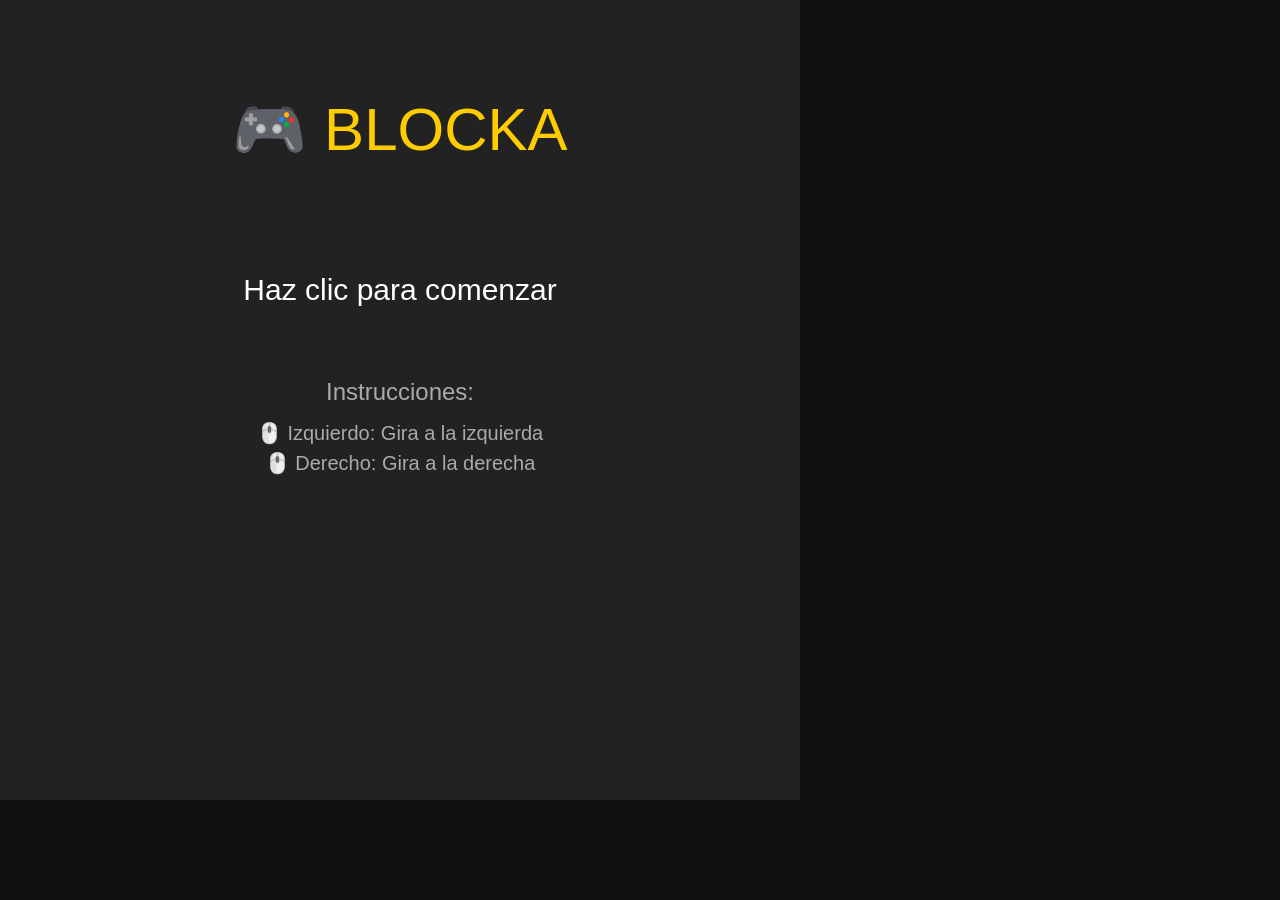
==== entregable3/index.html @ be04eafc "se modifico js html y se vacio css" ====
<!DOCTYPE html>
<html lang="es">
<head>
  <meta charset="UTF-8">
  <meta name="viewport" content="width=device-width, initial-scale=1.0">
  <title>BLOCKA - Juego con Canvas</title>
</head>
<body style="margin:0; overflow:hidden; background:#111;">
  <canvas id="gameCanvas" width="800" height="800"></canvas>
  <script src="js/scripts.js"></script>
</body>
</html>
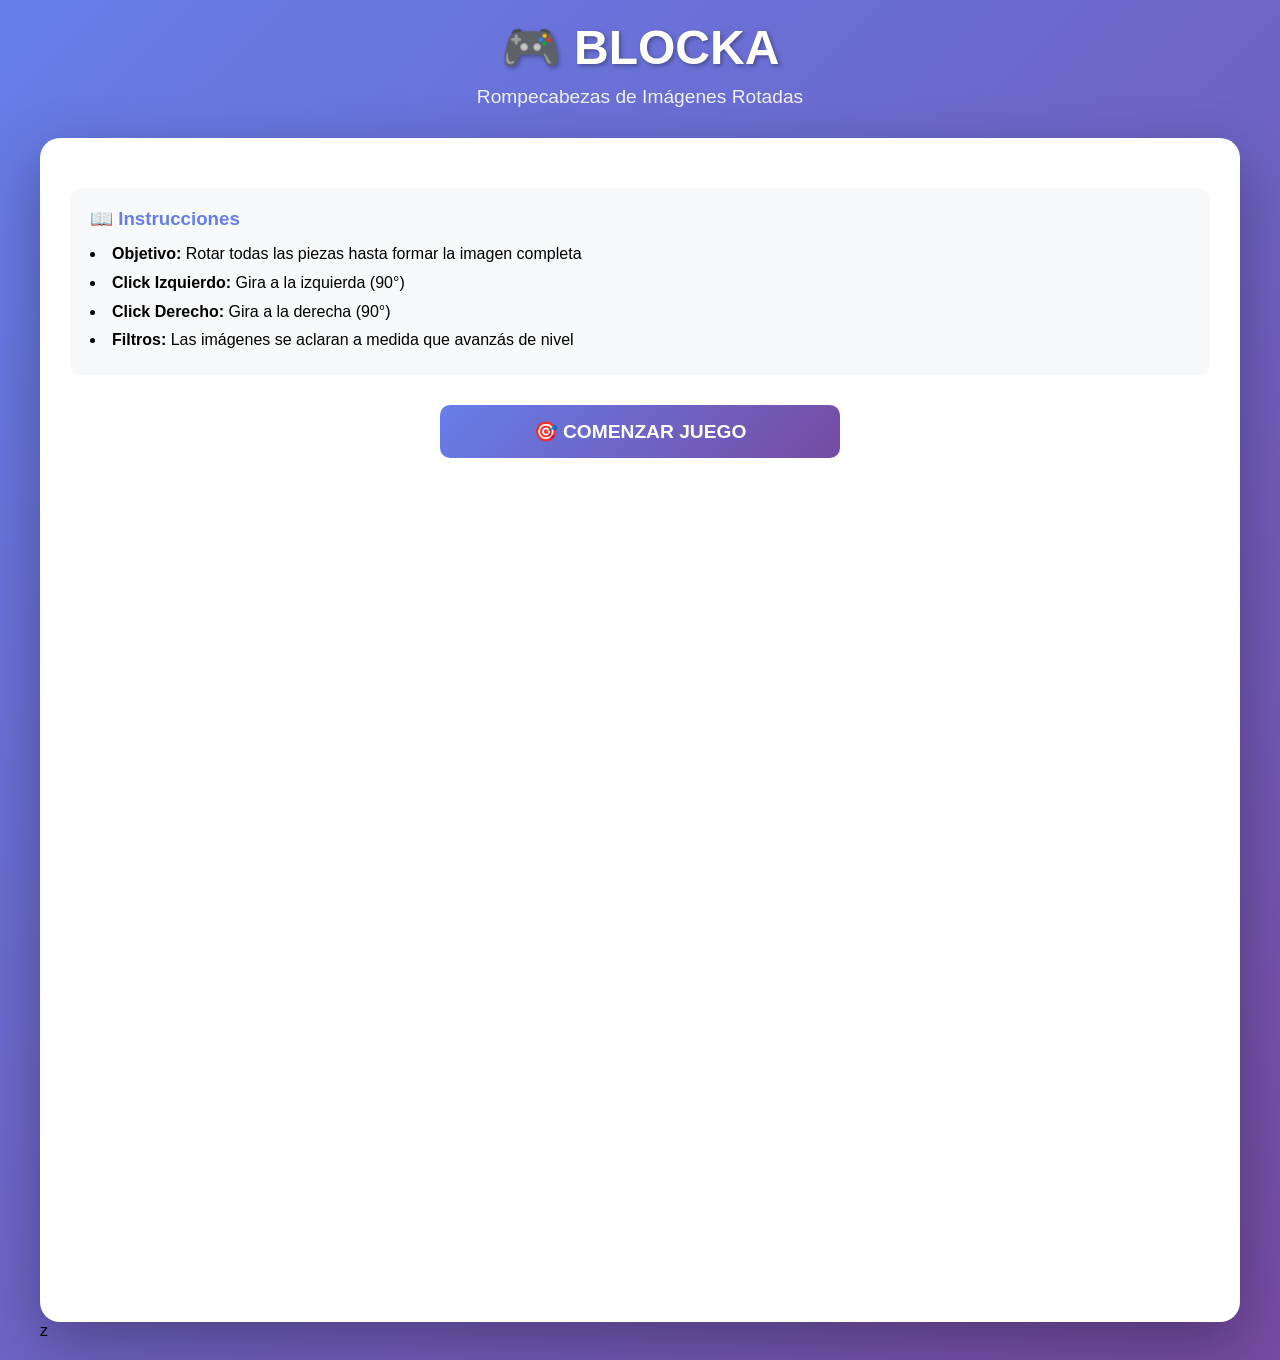
==== commit 4e093da1: "volvi html y css como antes, se agrego texto al finalizar juego" ====
--- a/entregable3/index.html
+++ b/entregable3/index.html
@@ -1,12 +1,52 @@
 <!DOCTYPE html>
 <html lang="es">
 <head>
-  <meta charset="UTF-8">
-  <meta name="viewport" content="width=device-width, initial-scale=1.0">
-  <title>BLOCKA - Juego con Canvas</title>
+    <meta charset="UTF-8">
+    <meta name="viewport" content="width=device-width, initial-scale=1.0">
+    <title>BLOCKA - Juego de Rompecabezas</title>
+    <link rel="stylesheet" href="css/styles.css">
 </head>
-<body style="margin:0; overflow:hidden; background:#111;">
-  <canvas id="gameCanvas" width="800" height="800"></canvas>
-  <script src="js/scripts.js"></script>
+<body>
+    <div class="container">
+    <header class="header">
+      <h1>🎮 BLOCKA</h1>
+      <p>Rompecabezas de Imágenes Rotadas</p>
+    </header>
+
+    <main class="game-container">
+      <!-- MENU PRINCIPAL -->
+      <div class="menu-screen active" id="menuScreen">
+        <div class="instructions">
+          <h3>📖 Instrucciones</h3>
+          <ul>
+            <li><strong>Objetivo:</strong> Rotar todas las piezas hasta formar la imagen completa</li>
+            <li><strong>Click Izquierdo:</strong> Gira a la izquierda (90°)</li>
+            <li><strong>Click Derecho:</strong> Gira a la derecha (90°)</li>
+            <li><strong>Filtros:</strong> Las imágenes se aclaran a medida que avanzás de nivel</li>
+          </ul>
+        </div>
+
+        <div class="menu-buttons">
+          <button class="btn btn-primary" id="startBtn">🎯 Comenzar Juego</button>
+        </div>
+      </div>
+
+      <!-- CANVAS DEL JUEGO -->
+      <canvas id="gameCanvas" width="800" height="800"></canvas>
+
+      <!-- PANTALLA DE VICTORIA -->
+      <div class="win-screen" id="winScreen">
+        <div class="win-message">
+          <h2>🎉 ¡Felicitaciones!</h2>
+          <p>Completaste el nivel <span id="winLevel"></span></p>
+          <div class="win-buttons">
+            <button class="btn btn-secondary" id="backToMenuBtn">🏠 Menú Principal</button>
+            <button class="btn btn-success" id="nextLevelBtn">➡️ Siguiente Nivel</button>
+          </div>
+        </div>
+      </div>
+    </main>
+
+    <script src="js/scripts.js"></script>z
 </body>
-</html>
+</html>
--- a/entregable3/css/styles.css
+++ b/entregable3/css/styles.css
@@ -0,0 +1,255 @@
+* {
+    margin: 0;
+    padding: 0;
+    box-sizing: border-box;
+}
+
+body {
+    font-family: 'Segoe UI', Tahoma, Geneva, Verdana, sans-serif;
+    background: linear-gradient(135deg, #667eea 0%, #764ba2 100%);
+    min-height: 100vh;
+    display: flex;
+    justify-content: center;
+    align-items: center;
+    padding: 20px;
+}
+
+.container {
+    max-width: 1200px;
+    width: 100%;
+}
+
+.header {
+    text-align: center;
+    margin-bottom: 30px;
+    color: white;
+}
+
+.header h1 {
+    font-size: 3em;
+    text-shadow: 2px 2px 4px rgba(0, 0, 0, 0.3);
+    margin-bottom: 10px;
+}
+
+.header p {
+    font-size: 1.2em;
+    opacity: 0.9;
+}
+
+.game-container {
+    background: white;
+    border-radius: 20px;
+    padding: 30px;
+    box-shadow: 0 20px 60px rgba(0, 0, 0, 0.3);
+}
+
+.menu-screen,
+.game-screen,
+.win-screen {
+    display: none;
+}
+
+.menu-screen.active,
+.game-screen.active,
+.win-screen.active {
+    display: block;
+}
+
+.menu-buttons {
+    display: flex;
+    flex-direction: column;
+    gap: 15px;
+    max-width: 400px;
+    margin: 30px auto;
+}
+
+.btn {
+    padding: 15px 30px;
+    font-size: 1.2em;
+    border: none;
+    border-radius: 10px;
+    cursor: pointer;
+    transition: all 0.3s;
+    font-weight: bold;
+    text-transform: uppercase;
+}
+
+.btn-primary {
+    background: linear-gradient(135deg, #667eea 0%, #764ba2 100%);
+    color: white;
+}
+
+.btn-primary:hover {
+    transform: translateY(-2px);
+    box-shadow: 0 5px 15px rgba(102, 126, 234, 0.4);
+}
+
+.btn-secondary {
+    background: #f0f0f0;
+    color: #333;
+}
+
+.btn-secondary:hover {
+    background: #e0e0e0;
+}
+
+.btn-success {
+    background: #4CAF50;
+    color: white;
+}
+
+.btn-success:hover {
+    background: #45a049;
+}
+
+.btn-help {
+    background: #ff9800;
+    color: white;
+    padding: 10px 20px;
+    font-size: 1em;
+}
+
+.btn-help:hover {
+    background: #e68900;
+}
+
+.game-info {
+    display: flex;
+    justify-content: space-between;
+    align-items: center;
+    margin-bottom: 20px;
+    flex-wrap: wrap;
+    gap: 15px;
+}
+
+.level-info {
+    font-size: 1.3em;
+    font-weight: bold;
+    color: #667eea;
+}
+
+.timer {
+    font-size: 1.5em;
+    font-weight: bold;
+    color: #333;
+}
+
+.game-board {
+    display: grid;
+    grid-template-columns: repeat(2, 1fr);
+    gap: 10px;
+    max-width: 600px;
+    margin: 20px auto;
+    aspect-ratio: 1;
+}
+
+.piece {
+    position: relative;
+    overflow: hidden;
+    border: 3px solid #667eea;
+    border-radius: 10px;
+    cursor: pointer;
+    transition: all 0.3s;
+}
+
+.piece:hover {
+    border-color: #764ba2;
+    transform: scale(1.02);
+}
+
+.piece img {
+    width: 100%;
+    height: 100%;
+    object-fit: cover;
+    transition: transform 0.5s ease;
+}
+
+.piece.correct {
+    border-color: #4CAF50;
+    box-shadow: 0 0 20px rgba(76, 175, 80, 0.5);
+}
+
+.piece.locked {
+    border-color: #FFD700;
+    box-shadow: 0 0 20px rgba(255, 215, 0, 0.5);
+    cursor: not-allowed;
+}
+
+.instructions {
+    background: #f8f9fa;
+    padding: 20px;
+    border-radius: 10px;
+    margin: 20px 0;
+}
+
+.instructions h3 {
+    color: #667eea;
+    margin-bottom: 10px;
+}
+
+.instructions ul {
+    list-style-position: inside;
+    line-height: 1.8;
+}
+
+.win-message {
+    text-align: center;
+    padding: 20px;
+}
+
+.win-message h2 {
+    color: #4CAF50;
+    font-size: 2.5em;
+    margin-bottom: 20px;
+}
+
+.win-time {
+    font-size: 2em;
+    color: #667eea;
+    margin: 20px 0;
+}
+
+.win-buttons {
+    display: flex;
+    gap: 15px;
+    justify-content: center;
+    margin-top: 30px;
+}
+
+.preview-container {
+    text-align: center;
+    margin: 20px 0;
+}
+
+.preview-image {
+    max-width: 300px;
+    border-radius: 10px;
+    box-shadow: 0 5px 15px rgba(0, 0, 0, 0.2);
+}
+
+.control-buttons {
+    display: flex;
+    gap: 10px;
+    flex-wrap: wrap;
+}
+
+.help-penalty {
+    color: #ff9800;
+    font-weight: bold;
+    margin-left: 10px;
+}
+
+@media (max-width: 768px) {
+    .header h1 {
+        font-size: 2em;
+    }
+
+    .game-board {
+        max-width: 100%;
+    }
+
+    .game-info {
+        flex-direction: column;
+        text-align: center;
+    }
+}
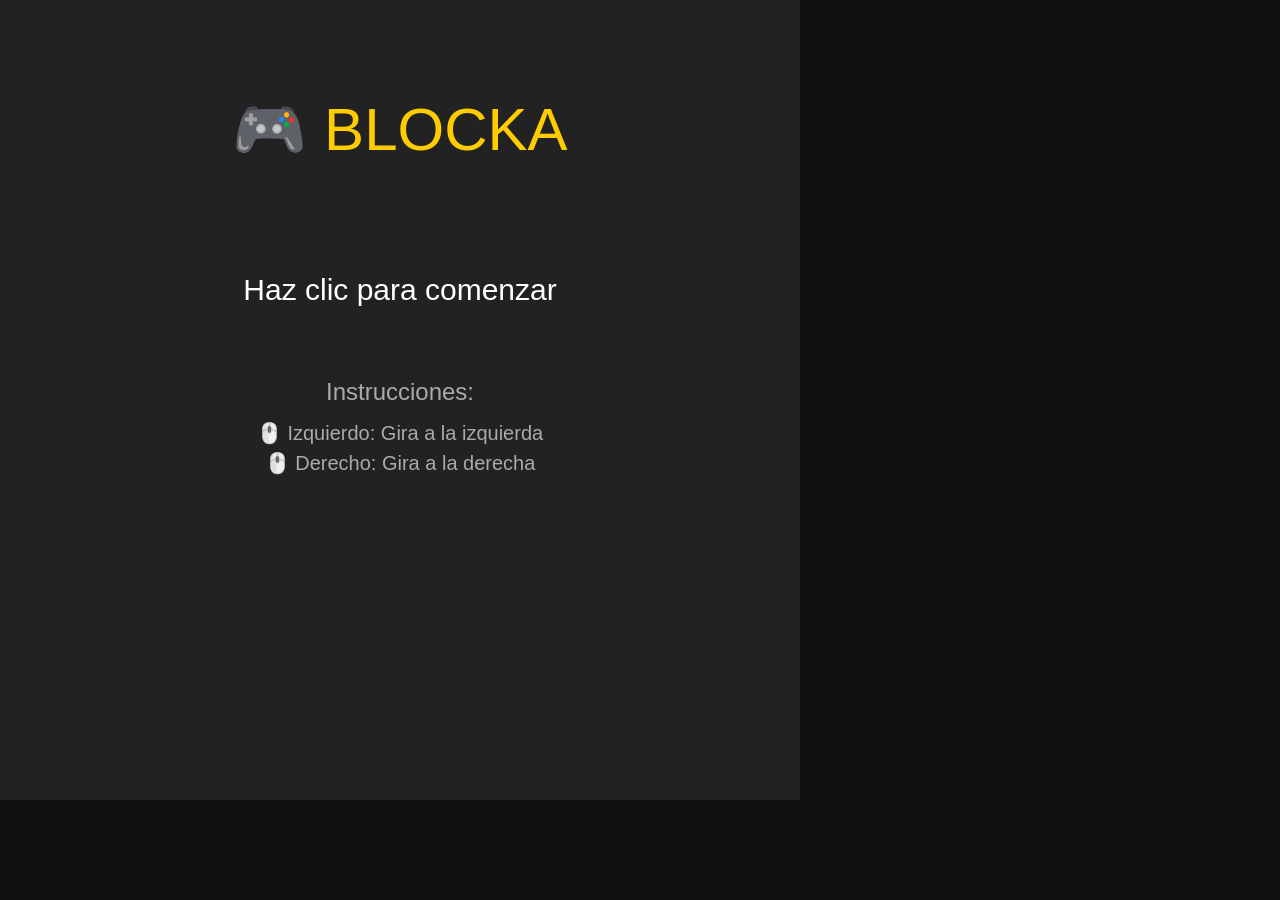
==== commit 40d9f536: "cambios" ====
--- a/entregable3/index.html
+++ b/entregable3/index.html
@@ -1,52 +1,12 @@
 <!DOCTYPE html>
 <html lang="es">
 <head>
-    <meta charset="UTF-8">
-    <meta name="viewport" content="width=device-width, initial-scale=1.0">
-    <title>BLOCKA - Juego de Rompecabezas</title>
-    <link rel="stylesheet" href="css/styles.css">
+  <meta charset="UTF-8">
+  <meta name="viewport" content="width=device-width, initial-scale=1.0">
+  <title>BLOCKA - Juego con Canvas</title>
 </head>
-<body>
-    <div class="container">
-    <header class="header">
-      <h1>🎮 BLOCKA</h1>
-      <p>Rompecabezas de Imágenes Rotadas</p>
-    </header>
-
-    <main class="game-container">
-      <!-- MENU PRINCIPAL -->
-      <div class="menu-screen active" id="menuScreen">
-        <div class="instructions">
-          <h3>📖 Instrucciones</h3>
-          <ul>
-            <li><strong>Objetivo:</strong> Rotar todas las piezas hasta formar la imagen completa</li>
-            <li><strong>Click Izquierdo:</strong> Gira a la izquierda (90°)</li>
-            <li><strong>Click Derecho:</strong> Gira a la derecha (90°)</li>
-            <li><strong>Filtros:</strong> Las imágenes se aclaran a medida que avanzás de nivel</li>
-          </ul>
-        </div>
-
-        <div class="menu-buttons">
-          <button class="btn btn-primary" id="startBtn">🎯 Comenzar Juego</button>
-        </div>
-      </div>
-
-      <!-- CANVAS DEL JUEGO -->
-      <canvas id="gameCanvas" width="800" height="800"></canvas>
-
-      <!-- PANTALLA DE VICTORIA -->
-      <div class="win-screen" id="winScreen">
-        <div class="win-message">
-          <h2>🎉 ¡Felicitaciones!</h2>
-          <p>Completaste el nivel <span id="winLevel"></span></p>
-          <div class="win-buttons">
-            <button class="btn btn-secondary" id="backToMenuBtn">🏠 Menú Principal</button>
-            <button class="btn btn-success" id="nextLevelBtn">➡️ Siguiente Nivel</button>
-          </div>
-        </div>
-      </div>
-    </main>
-
-    <script src="js/scripts.js"></script>z
+<body style="margin:0; overflow:hidden; background:#111;">
+  <canvas id="gameCanvas" width="800" height="800"></canvas>
+  <script src="js/scripts.js"></script>
 </body>
-</html>+</html>
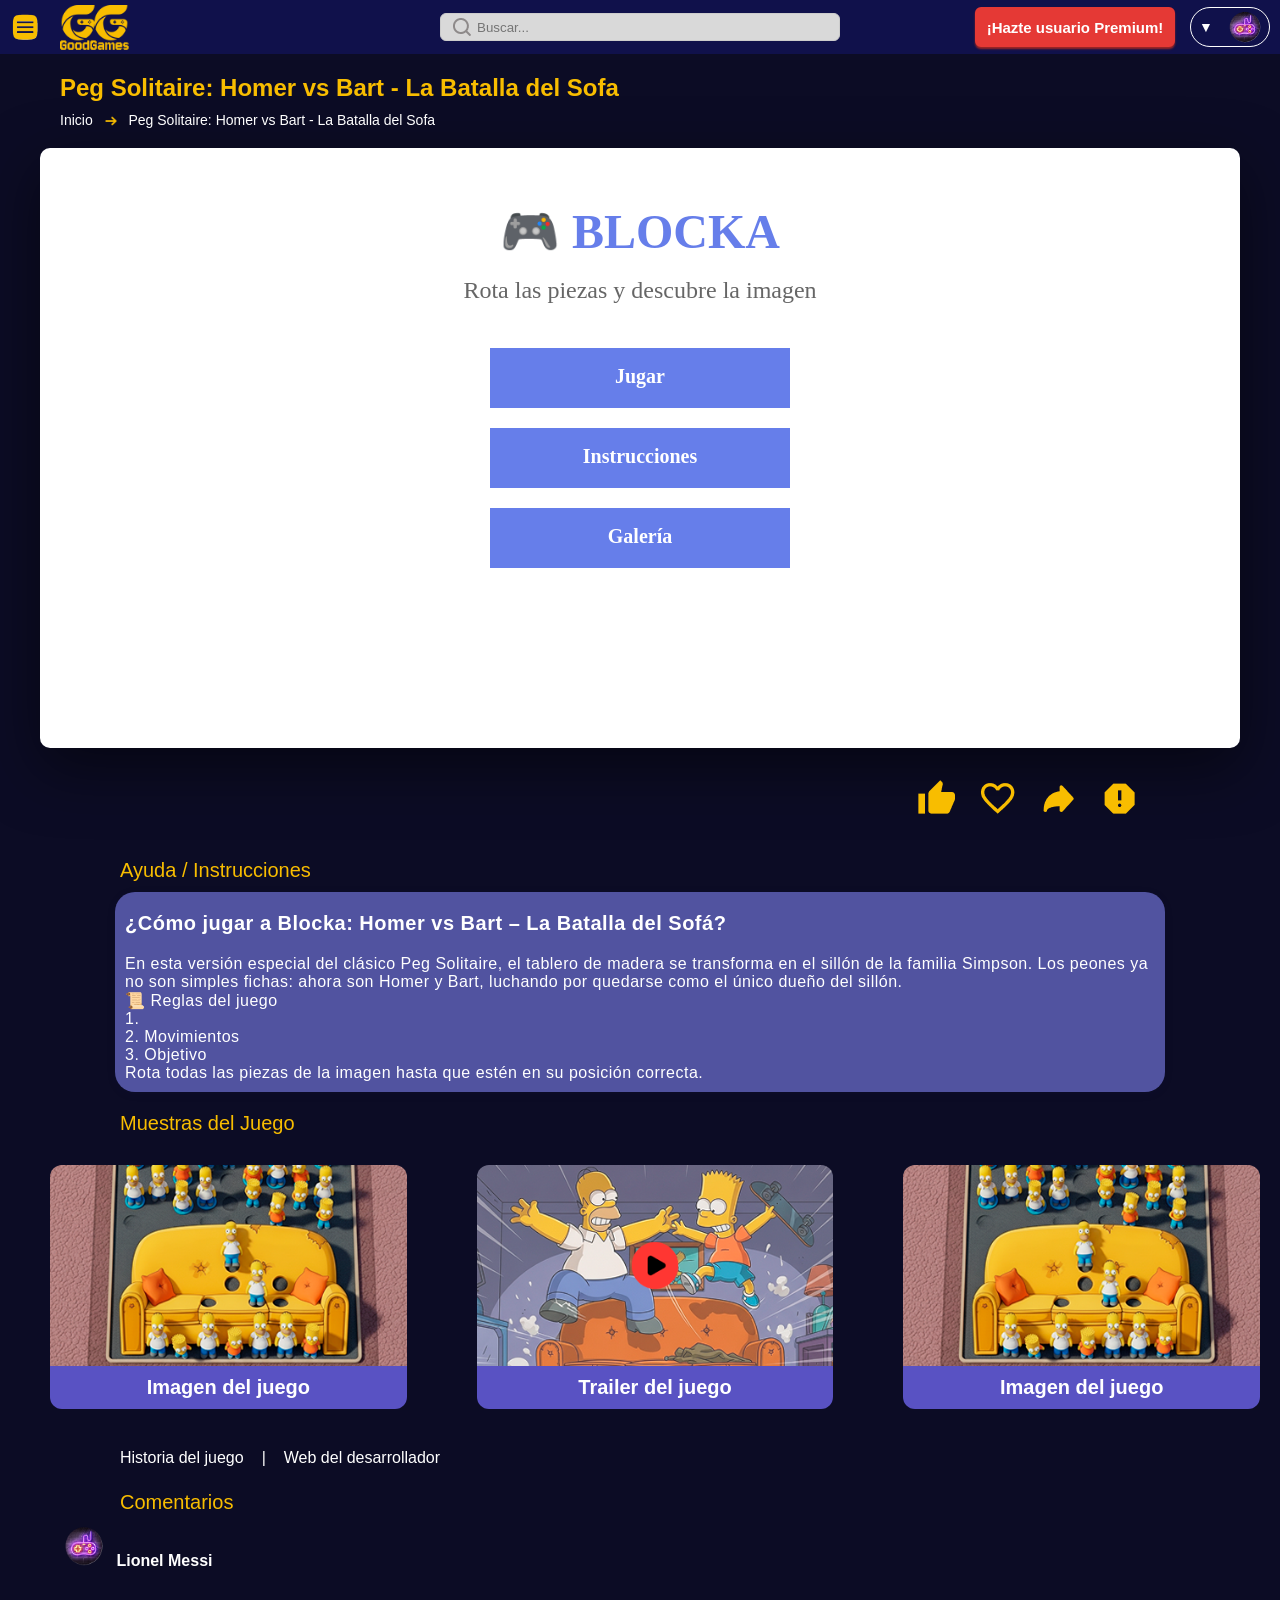
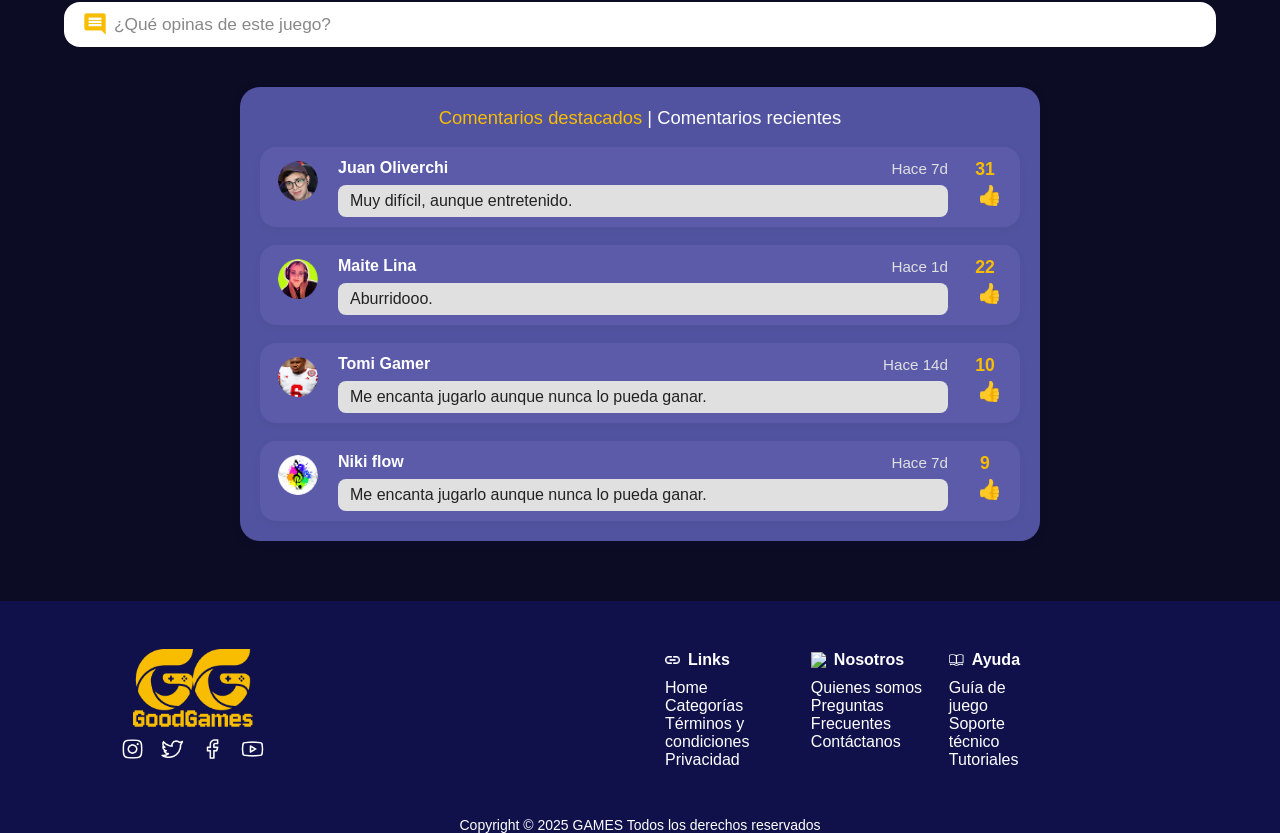
==== commit 45e479c8: "agregue otra version para el juego con otro css y otro script vinculado" ====
--- a/entregable3/index.html
+++ b/entregable3/index.html
@@ -1,12 +1,347 @@
 <!DOCTYPE html>
-<html lang="es">
+<html lang="en">
+
 <head>
   <meta charset="UTF-8">
   <meta name="viewport" content="width=device-width, initial-scale=1.0">
-  <title>BLOCKA - Juego con Canvas</title>
+  <title>Good Games</title>
+  <link rel="stylesheet" href="css/styles2.css">
 </head>
-<body style="margin:0; overflow:hidden; background:#111;">
-  <canvas id="gameCanvas" width="800" height="800"></canvas>
-  <script src="js/scripts.js"></script>
+
+<body>
+  <header class="header">
+    <div class="inicio">
+      <div class="logo-menu-container">
+        <img id="menuToggle" src="images/menuhambur.png" alt="Menú" class="menu-icon">
+
+        <nav class="menu-hamburguesa" id="menu">
+          <ul>
+            <hr>
+            <li><a href="home.html"><img src="images/home-icon.png" alt="">Inicio</a></li>
+            <li><a href="home.html"><img src="images/destacados-icon.png" alt="">Juegos Destacados</a></li>
+            <li><a href="home.html"><img src="images/recientes-icon.png" alt="">Juegos Recientes</a></li>
+            <hr>
+            <span class="menu-categorias">Categorías</span>
+            <li><a href="home.html"><img src="images/accion-icon.png" alt="">Acción</a></li>
+            <li><a href="home.html"><img src="images/arcade-icon.png" alt="">Arcade</a></li>
+            <li><a href="home.html"><img src="images/deporte-icon.png" alt="">Deportes</a></li>
+            <li><a href="home.html"><img src="images/multijugador-icon.png" alt="">Multijugador</a></li>
+            <li><a href="home.html"><img src="images/mas-icon.png" alt="">Más...</a></li>
+          </ul>
+        </nav>
+      </div>
+
+      <div>
+        <a href="home.html"><img class="imagenLogo" src="images/logo.png" alt="Mi marca"></a>
+      </div>
+    </div>
+    </div>
+    <div class="buscador">
+      <img src="images/search-icon.png" alt="" class="icon">
+      <input type="search" id="q" name="q" placeholder="Buscar..." />
+    </div>
+    <div class="botones-derecha">
+      <div class="btn-premium">
+        <button class="btn-premium-mobile"> <img src="images/corona-icon.png" alt=""></button>
+        <button class="btn-premium-desktop">¡Hazte usuario Premium!</button>
+      </div>
+      <div class="user">
+        <button class="user-button" id="user-menu">
+          <span class="arrowUser">▼</span>
+          <img class="user-photo" src="images/user.png" alt="Usuario">
+        </button>
+        <div class="menu-user">
+          <span class="user-name">Lionel Messi</span>
+          <a href="home.html">
+            <div class="link-content">
+              <img src="images/perfil-icon.png" alt="">
+              <span>Mi perfil</span>
+            </div>
+          </a>
+          <a href="home.html">
+            <div class="link-content">
+              <img src="images/misjuegos-icon.png" alt="">
+              <span>Mis Juegos</span>
+            </div>
+          </a>
+          <a href="home.html">
+            <div class="link-content">
+              <img src="images/config-icon.png" alt="">
+              <span>Configuración</span>
+            </div>
+          </a>
+          <a href="home.html">
+            <div class="link-content">
+              <img src="images/ayuda.icon.png" alt="">
+              <span>Ayuda</span>
+            </div>
+          </a>
+          <div class="logout-section">
+            <button type="button" class="btn-logout">Cerrar sesión</button>
+          </div>
+        </div>
+      </div>
+    </div>
+  </header>
+
+  <main class="juego-container">
+    <h1 class="tituloJuego">Peg Solitaire: Homer vs Bart - La Batalla del Sofa</h1>
+
+    <p class="textoJuego"><a href="home.html" class="breadcrums">Inicio</a> <img src="images/arrow-icon.png" alt=""
+        class="arrowJuego"> Peg Solitaire: Homer vs Bart - La Batalla del Sofa</p>
+    <canvas id="gameCanvas" width="1200" height="600"></canvas>
+    <div class="btn-feedback">
+      <img src="images/like-icon.png" alt="">
+      <img src="images/fav-icon.png" alt="">
+      <img src="images/share-icon.png" alt="">
+      <img src="images/report-icon.png" alt="">
+    </div>
+    <p class="textoAyuda">Ayuda / Instrucciones</p>
+    <div class="contenedor-ayuda">
+      <h2 class="subtituloAyuda">¿Cómo jugar a Blocka: Homer vs Bart – La Batalla del Sofá?</h2>
+      <p>En esta versión especial del clásico Peg Solitaire, el tablero de madera se transforma en el sillón de la
+        familia Simpson. Los peones ya no son simples fichas: ahora son Homer y Bart, luchando por quedarse como el
+        único dueño del sillón.
+
+      <p>📜 Reglas del juego</p>
+      <p>1. </p>
+      <p></p>
+      <p>2. Movimientos</p>
+      <p></p>
+      <p>3. Objetivo</p>
+      <p>Rota todas las piezas de la imagen hasta que estén en su posición correcta.</p>
+    </div>
+
+    <p class="textoAyuda">Muestras del Juego</p>
+    <div class="contenedor-muestra">
+
+      <div class="card-muestra">
+        <a href=""><img src="images/card-muestra.png" alt="Imagen del juego"></a>
+        <div class="texto">Imagen del juego</div>
+      </div>
+      <div class="card-muestra">
+        <a href=""><img src="images/card-trailer.png" alt="Imagen del juego"></a>
+        <div class="texto">Trailer del juego</div>
+      </div>
+      <div class="card-muestra">
+        <a href=""><img src="images/card-muestra.png" alt="Imagen del juego"></a>
+        <div class="texto">Imagen del juego</div>
+      </div>
+
+    </div>
+
+    <div class="game-links">
+      <a class="game-link" href="https://en.wikipedia.org/wiki/Peg_solitaire" target="_blank"
+        rel="noopener noreferrer">Historia del juego</a>
+      <p>|</p>
+      <a class="game-link" href="" target="_blank" rel="noopener noreferrer">Web del desarrollador</a>
+    </div>
+
+    <p class="textoAyuda">Comentarios</p>
+    <div class="contenedor-comentador">
+      <div class="comentario-user-row">
+        <img src="images/user.png" alt="" class="imagenUsuario">
+        <span class="nombreUsuario">Lionel Messi</span>
+      </div>
+      <div class="input-comentario-row">
+        <span class="icono-comentario"><img src="images/coment-icon.png" alt=""></span>
+        <input type="text" placeholder="¿Qué opinas de este juego?" class="input-comentario">
+      </div>
+    </div>
+    <div class="contenedor-comentarios">
+      <div class="comentarios-switch">
+        <span id="destacados-tab" class="tab-comentario active">Comentarios destacados</span> |
+        <span id="recientes-tab" class="tab-comentario">Comentarios recientes</span>
+      </div>
+      <div id="comentarios-destacados" class="comentarios-lista">
+        <div class="comentario">
+          <img src="images/user1.png" alt="" class="imagenUsuario">
+          <div class="comentario-info">
+            <div class="comentario-header">
+              <span class="nombreUsuario">Juan Oliverchi</span>
+              <span class="fechaComentario">Hace 7d</span>
+            </div>
+            <p>Muy difícil, aunque entretenido.</p>
+          </div>
+          <div class="likes-comentario">
+            <span class="cantidad-likes">31</span>
+            <button class="btn-like">👍</button>
+          </div>
+        </div>
+        <div class="comentario">
+          <img src="images/user2.png" alt="" class="imagenUsuario">
+          <div class="comentario-info">
+            <div class="comentario-header">
+              <span class="nombreUsuario">Maite Lina</span>
+              <span class="fechaComentario">Hace 1d</span>
+            </div>
+            <p>Aburridooo.</p>
+          </div>
+          <div class="likes-comentario">
+            <span class="cantidad-likes">22</span>
+            <button class="btn-like">👍</button>
+          </div>
+        </div>
+        <div class="comentario">
+          <img src="images/user3.png" alt="" class="imagenUsuario">
+          <div class="comentario-info">
+            <div class="comentario-header">
+              <span class="nombreUsuario">Tomi Gamer</span>
+              <span class="fechaComentario">Hace 14d</span>
+            </div>
+            <p>Me encanta jugarlo aunque nunca lo pueda ganar.</p>
+          </div>
+          <div class="likes-comentario">
+            <span class="cantidad-likes">10</span>
+            <button class="btn-like">👍</button>
+          </div>
+        </div>
+        <div class="comentario">
+          <img src="images/user4.png" alt="" class="imagenUsuario">
+          <div class="comentario-info">
+            <div class="comentario-header">
+              <span class="nombreUsuario">Niki flow</span>
+              <span class="fechaComentario">Hace 7d</span>
+            </div>
+            <p>Me encanta jugarlo aunque nunca lo pueda ganar.</p>
+          </div>
+          <div class="likes-comentario">
+            <span class="cantidad-likes">9</span>
+            <button class="btn-like">👍</button>
+          </div>
+        </div>
+      </div>
+      <div id="comentarios-recientes" class="comentarios-lista" style="display:none;">
+        <div class="comentario">
+          <img src="images/user5.png" alt="" class="imagenUsuario">
+          <div class="comentario-info">
+            <div class="comentario-header">
+              <span class="nombreUsuario">Sofi Gamer</span>
+              <span class="fechaComentario">Hace 2h</span>
+            </div>
+            <p>¡Está buenísimo, lo jugué con mi hermano!</p>
+          </div>
+          <div class="likes-comentario">
+            <span class="cantidad-likes">5</span>
+            <button class="btn-like">👍</button>
+          </div>
+        </div>
+        <div class="comentario">
+          <img src="images/user6.png" alt="" class="imagenUsuario">
+          <div class="comentario-info">
+            <div class="comentario-header">
+              <span class="nombreUsuario">Lucas Pro</span>
+              <span class="fechaComentario">Hace 5h</span>
+            </div>
+            <p>No entendí las reglas al principio pero después me divertí.</p>
+          </div>
+          <div class="likes-comentario">
+            <span class="cantidad-likes">3</span>
+            <button class="btn-like">👍</button>
+          </div>
+        </div>
+        <div class="comentario">
+          <img src="images/user7.png" alt="" class="imagenUsuario">
+          <div class="comentario-info">
+            <div class="comentario-header">
+              <span class="nombreUsuario">Vale Simp</span>
+              <span class="fechaComentario">Hace 7h</span>
+            </div>
+            <p>Me gustaría que tenga más niveles.</p>
+          </div>
+          <div class="likes-comentario">
+            <span class="cantidad-likes">2</span>
+            <button class="btn-like">👍</button>
+          </div>
+        </div>
+        <div class="comentario">
+          <img src="images/user8.png" alt="" class="imagenUsuario">
+          <div class="comentario-info">
+            <div class="comentario-header">
+              <span class="nombreUsuario">Mati Dev</span>
+              <span class="fechaComentario">Hace 12h</span>
+            </div>
+            <p>Está bueno pero se traba a veces.</p>
+          </div>
+          <div class="likes-comentario">
+            <span class="cantidad-likes">1</span>
+            <button class="btn-like">👍</button>
+          </div>
+        </div>
+      </div>
+    </div>
+
+  </main>
+
+
+
+  <footer>
+    <div class="footer-container">
+      <div class="footer-logo">
+        <a href="#">
+          <img src="images/logo.png" alt="GoodGames Logo" />
+        </a>
+        <div class="footer-social">
+          <a href="https://www.instagram.com" target="_blank" rel="noopener noreferrer"><img
+              src="images/instagram-icon.png" alt="Instagram"></a>
+          <a href="https://www.twitter.com" target="_blank" rel="noopener noreferrer"><img src="images/twitter-icon.png"
+              alt="Twitter"></a>
+          <a href="https://www.facebook.com" target="_blank" rel="noopener noreferrer"><img
+              src="images/facebook-icon.png" alt="Facebook"></a>
+          <a href="https://www.youtube.com" target="_blank" rel="noopener noreferrer"><img src="images/youtube-icon.png"
+              alt="YouTube"></a>
+        </div>
+      </div>
+
+      <div class="footer-links">
+
+        <div class="links">
+          <div class="title-icon">
+            <img src="images/links-icon.png" class="footer-icon">
+            <h3>Links</h3>
+          </div>
+          <ul>
+            <li><a href="home.html">Home</a></li>
+            <li><a href="#">Categorías</a></li>
+            <li><a href="#">Términos y condiciones</a></li>
+            <li><a href="#">Privacidad</a></li>
+          </ul>
+        </div>
+
+        <div class="nosotros">
+          <div class="title-icon">
+            <img src="images/icon.png" class="footer-icon">
+            <h3>Nosotros</h3>
+          </div>
+          <ul>
+            <li><a href="#">Quienes somos</a></li>
+            <li><a href="#">Preguntas Frecuentes</a></li>
+            <li><a href="#">Contáctanos</a></li>
+          </ul>
+        </div>
+
+        <div class="ayuda">
+          <div class="title-icon">
+            <img src="images/ayuda-icon.png" class="footer-icon">
+            <h3>Ayuda</h3>
+          </div>
+          <ul>
+            <li><a href="#">Guía de juego</a></li>
+            <li><a href="#">Soporte técnico</a></li>
+            <li><a href="#">Tutoriales</a></li>
+          </ul>
+        </div>
+      </div>
+
+
+    </div>
+
+    <div class="footer-copy">
+      <p>Copyright © 2025 GAMES Todos los derechos reservados</p>
+    </div>
+  </footer>
+
+  <script src="js/scripts2.js"></script>
 </body>
-</html>
+
+</html>
--- a/entregable3/css/styles2.css
+++ b/entregable3/css/styles2.css
@@ -0,0 +1,2690 @@
+* {
+    margin: 0;
+    padding: 0;
+    box-sizing: border-box;
+}
+
+
+
+#gameCanvas {
+    border-radius: 10px;
+    box-shadow: 0 20px 60px rgba(0, 0, 0, 0.5);
+    cursor: pointer;
+    margin: 0 auto 30px auto;
+    display: block;
+}
+
+/* Estilo del navbar */
+body,
+form,
+input {
+    box-sizing: border-box;
+    color: #fff
+}
+
+p,
+h1 {
+    font-family: "Inter", sans-serif;
+}
+
+* {
+    margin: 0;
+    padding: 0
+}
+
+body {
+    background: #0c0c25;
+    font-family: "Inter", sans-serif;
+    color: white;
+}
+
+.header {
+    display: flex;
+    justify-content: space-between;
+    align-items: center;
+    height: auto;
+    /* altura recomendada */
+    padding: 0 10px;
+    /* espacio lateral */
+    background-color: #10114B;
+    /* opcional */
+    /*border-bottom: 1px solid #ddd;  /* opcional */
+    gap: 10px;
+    flex-wrap: wrap;
+    box-sizing: border-box;
+    width: 100%;
+    overflow: visible;
+}
+
+/* Contenedor de la izquierda (menú y logo) */
+.inicio {
+    display: flex;
+    align-items: center;
+}
+
+/* Logo y botón de logo */
+.imagenLogo {
+    margin-top: 5px;
+    height: 30px;
+    /* ocupa el 80% de la altura del header */
+    max-height: 45px;
+    /* opcional, para limitar el tamaño máximo */
+    width: auto;
+    /* mantiene la proporción */
+    /* ajusta según tu gusto */
+}
+
+.logo-menu-container {
+    position: relative;
+    /* referencia para el menú interno */
+    display: flex;
+    align-items: center;
+    gap: 8px;
+}
+
+.menu-hamburguesa {
+    display: none;
+    position: absolute;
+    top: 56px;
+    /* justo debajo del header */
+    width: 300px;
+    border-radius: 6px;
+    background-color: #5153A0;
+    ;
+    flex-direction: column;
+    align-items: flex-start;
+    padding: 10px 0;
+    z-index: 999;
+    box-shadow: 0 4px 8px rgba(0, 0, 0, 0.2);
+    border-top: 1px solid rgba(255, 255, 255, 0.2);
+    animation: slideDown 0.3s ease;
+}
+
+hr {
+    border: 0;
+    height: 1px;
+    background: white;
+    margin-top: 1px;
+    margin-left: 8px;
+    margin-bottom: 1px;
+    width: 90%;
+}
+
+/* Links dentro del menú */
+.menu-hamburguesa ul {
+    list-style: none;
+    width: 100%;
+    padding: 0;
+    margin: 0;
+}
+
+.menu-hamburguesa li {
+    width: 100%;
+}
+
+.menu-hamburguesa a {
+    display: flex;
+    align-items: center;
+    gap: 10px;
+    padding: 12px 20px;
+    color: #fff;
+    text-decoration: none;
+    width: 100%;
+}
+
+.menu-hamburguesa a:hover {
+    background-color: rgba(255, 255, 255, 0.1);
+}
+
+/* Categorías */
+.menu-categorias {
+    display: block;
+    padding: 10px 20px 5px;
+    font-weight: 600;
+    font-size: 15px;
+    color: #fff;
+}
+
+/* Pequeña animación al desplegar */
+@keyframes slideDown {
+    from {
+        opacity: 0;
+        transform: translateY(-10px);
+    }
+
+    to {
+        opacity: 1;
+        transform: translateY(0);
+    }
+}
+
+.menu-icon {
+    display: block;
+    width: 30px;
+    height: 28px;
+    cursor: pointer;
+    z-index: 1001;
+}
+
+.menu-hamburguesa.active {
+    display: flex;
+}
+
+
+/* Contenedor de búsqueda */
+.buscador {
+    display: flex;
+    align-items: center;
+    justify-content: center;
+    flex: 1;
+    /* ocupa el espacio restante */
+    position: relative;
+    max-width: 400px;
+    margin: 0 auto;
+    /* centra horizontalmente */
+}
+
+.buscador input[type="search"] {
+    width: 100%;
+    max-width: 400px;
+    height: 28px;
+    padding: 0 12px 0 36px;
+    border-radius: 6px;
+    border: 1px solid #ccc;
+    background-color: #D9D9D9;
+}
+
+.buscador .icon {
+    position: absolute;
+    left: 12px;
+    color: #666;
+}
+
+.botones-derecha {
+    display: flex;
+    justify-content: center;
+    gap: 15px;
+    flex: 0 0 auto;
+}
+
+.btn-premium-mobile {
+    display: block;
+    margin-left: auto;
+    margin-right: auto;
+    background-color: #E53935;
+    border: 2px solid #E53935;
+    /* Centrado horizontal solo en mobile */
+}
+
+
+.btn-premium {
+    display: flex;
+    flex-direction: column;
+    align-items: center;
+    justify-content: center;
+}
+
+
+
+
+.btn-premium .btn-premium-desktop {
+    flex: 1 1 auto;
+    /* puede crecer y encogerse según el contenedor */
+    min-width: 120px;
+    /* ancho mínimo del botón en móviles */
+    max-width: 301px;
+    border-radius: 6px;
+    border: 2px solid #E53935;
+    /* borde más marcado */
+    background-color: #E53935;
+    /* sombra difusa debajo */
+    box-shadow: 0 2px 2px #9e2624;
+    color: white;
+    cursor: pointer;
+    align-items: center;
+    font-size: 15px;
+    font-weight: 600;
+    justify-content: center;
+}
+
+.btn-premium-desktop {
+    display: none;
+}
+
+/* Botón 2 */
+
+.user-button {
+    display: flex;
+    align-items: center;
+    justify-content: center;
+    flex: 0 1 auto;
+    /* permite que se reduzca según el contenedor */
+    min-width: 50px;
+    /* ancho mínimo en pantallas pequeñas */
+    max-width: 80px;
+    width: 40px;
+    /* ancho del botón */
+    height: 40px;
+    border-radius: 962.17px;
+    border: 1px solid white;
+    background-color: #10114B;
+    color: white;
+    cursor: pointer;
+
+}
+
+.user-button .arrowUser {
+    display: none;
+}
+
+.user-button .user-photo {
+    width: 32px;
+    /* más grande */
+    height: 32px;
+    /* más grande */
+    border-radius: 50%;
+    object-fit: cover;
+}
+
+/* Menu usuario*/
+.user {
+    position: relative;
+    display: inline-block;
+}
+
+.foto-usuario {
+    width: 20px;
+    height: 20px;
+    border-radius: 50%;
+}
+
+.menu-user {
+    display: none;
+    /* oculto por defecto */
+    position: absolute;
+    top: 150%;
+    /* debajo del botón */
+    right: 0;
+    /* alineado a la derecha */
+    width: 300px;
+    background-color: #5153A0;
+    min-width: 160px;
+    box-shadow: 0 4px 8px rgba(0, 0, 0, 0.2);
+    border-radius: 6px;
+    z-index: 1000;
+    /* se superpone */
+    overflow: hidden;
+    /* evita que algo se desborde */
+    flex-direction: column;
+
+    font-family: "Poppins", sans-serif;
+    /* tipo de letra */
+    font-size: 18px;
+    color: white;
+    /* color normal */
+}
+
+.menu-user.active {
+    display: flex;
+    animation: slideDown 0.3s ease;
+}
+
+/* Animación suave */
+@keyframes fadeIn {
+    from {
+        opacity: 0;
+        transform: translateY(-10px);
+    }
+
+    to {
+        opacity: 1;
+        transform: translateY(0);
+    }
+}
+
+
+.menu-user a {
+    display: flex;
+    align-items: center;
+    gap: 12px;
+    padding: 10px 16px;
+    text-decoration: none;
+    color: #fff;
+    font-size: 16px;
+}
+
+.menu-user a:hover {
+    background-color: rgba(255, 255, 255, 0.1);
+}
+
+.user-name {
+    display: block;
+    font-weight: 600;
+    padding: 14px 16px;
+    border-bottom: 1px solid rgba(255, 255, 255, 0.2);
+}
+
+/* Botón de cerrar sesión */
+.logout-section {
+    margin-top: auto;
+    padding: 12px;
+    border-top: 1px solid rgba(255, 255, 255, 0.2);
+}
+
+.btn-logout {
+    background-color: #E53935;
+    border: none;
+    border-radius: 6px;
+    color: #fff;
+    padding: 8px 14px;
+    cursor: pointer;
+    transition: background 0.2s ease;
+}
+
+.btn-logout:hover {
+    background-color: #9F2724;
+}
+
+h1 {
+    font-family: "Inter", sans-serif;
+    font-weight: 600;
+    /* Semibold */
+    size: 48px;
+}
+
+/* Estilo del footer */
+
+footer {
+    background-color: #10114B;
+    color: white;
+}
+
+/* Footer base (mobile) */
+.footer-container {
+    display: flex;
+    flex-direction: column;
+    align-items: center;
+    text-align: center;
+    padding: 20px;
+    font-family: "Poppins", sans-serif;
+}
+
+/* Logo centrado */
+.footer-logo img {
+    width: 100px;
+    display: block;
+    margin: 0 auto;
+}
+
+/* Redes sociales en fila centradas */
+.footer-social {
+    display: flex;
+    justify-content: center;
+    align-items: center;
+    gap: 15px;
+    margin-top: 10px;
+}
+
+.footer-social img {
+    width: 25px;
+}
+
+/* Links apilados en mobile */
+
+
+.footer-links {
+    display: flex;
+    flex-direction: column;
+    align-items: center;
+    width: 100%;
+    gap: 20px;
+    margin-top: 20px;
+}
+
+.footer-links h3 {
+    font-size: 16px;
+    margin-bottom: 8px;
+}
+
+.footer-links ul {
+    list-style: none;
+    padding: 0;
+}
+
+.footer-links ul li a {
+    color: white;
+    text-decoration: none;
+}
+
+/* Copyright */
+.footer-copy {
+    text-align: center;
+    margin-top: 15px;
+}
+
+.footer-copy p {
+    font-size: 13px;
+}
+
+
+/* Evita scroll horizontal en todo el documento en mobile */
+html,
+body {
+    max-width: 100vw;
+    overflow-x: hidden;
+}
+
+
+
+/* Categorias: asegurarnos que no haya left/right que provoquen overflow */
+.categoria-carrousel {
+    width: 100%;
+    box-sizing: border-box;
+    overflow: hidden;
+    /* oculta cualquier desplazamiento lateral */
+    padding: 0 6px;
+}
+
+/* Forzar que las tarjetas no usen desplazamientos absolutos en mobile */
+.categoria-juegos {
+    display: flex;
+    gap: 12px;
+    justify-content: center;
+    align-items: flex-start;
+    flex-wrap: nowrap;
+    overflow: hidden;
+}
+
+.categoria-card {
+    position: relative !important;
+    left: auto !important;
+    right: auto !important;
+    transform: none !important;
+    opacity: 1 !important;
+}
+
+.categoria-card.prev,
+.categoria-card.next {
+    left: auto !important;
+    right: auto !important;
+    opacity: 0.5 !important;
+    transform: scale(0.95) !important;
+}
+
+/* Ajuste de tamaño: 3 tarjetas visibles, centradas verticalmente */
+.categoria-card {
+    /* Ajuste secundario (otro bloque mobile) — también hacerlas un poco más pequeñas */
+    flex: 0 0 calc((100% - 24px) / 3 - 6px);
+    width: calc((100% - 24px) / 3 - 6px);
+}
+
+.categoria-card img {
+    aspect-ratio: 1 / 1;
+    height: auto;
+}
+
+/* Flechas se mantienen dentro del contenedor y no generan overflow */
+.categoria-carrousel .arrow {
+    position: absolute;
+    top: 50%;
+    transform: translateY(-50%);
+    z-index: 10;
+}
+
+.premium-label {
+    font-size: 0.7rem;
+    padding: 2px 8px;
+    top: -6px;
+    right: -8px;
+    border-radius: 6px;
+    box-shadow: 0 1px 6px rgba(0, 0, 0, 0.12);
+}
+
+/* ================= Preloader ================= */
+#preloader {
+    position: fixed;
+    top: 0;
+    left: 0;
+    width: 100%;
+    height: 100%;
+    background: #fff;
+    display: flex;
+    flex-direction: column;
+    justify-content: center;
+    align-items: center;
+    z-index: 9999;
+    opacity: 1;
+    transition: opacity 0.5s ease;
+}
+
+.loader-overlay p {
+    margin: 0;
+    padding: 0;
+    text-align: center;
+}
+
+#preloader.oculto {
+    opacity: 0;
+    pointer-events: none;
+}
+
+#logo-preloader {
+    width: 200px;
+    filter: brightness(0) invert(1);
+    margin-bottom: 20px;
+    opacity: 0;
+    animation: fadeIn 0.7s forwards;
+}
+
+#barra-carga {
+    width: 200px;
+    height: 20px;
+    border: 2px solid #ffd700;
+    border-radius: 10px;
+    overflow: hidden;
+    background: #fff;
+}
+
+#barra-llenado {
+    width: 0%;
+    height: 100%;
+    background: #F8BD00;
+    transition: width 0.3s linear;
+}
+
+/* Animación de fadeIn */
+@keyframes fadeIn {
+    to {
+        opacity: 1;
+    }
+}
+
+
+
+/* ===== ANIMACIÓN DE CARGA =====*/
+.loader-overlay {
+    position: fixed;
+    top: 0;
+    left: 0;
+    width: 100%;
+    height: 100%;
+    background: rgba(6, 6, 31, 0.95);
+    display: flex;
+    flex-direction: column;
+    justify-content: center;
+    align-items: center;
+    color: #fff;
+    z-index: 9999;
+    opacity: 0;
+    visibility: hidden;
+    transition: opacity 0.7s ease;
+}
+
+.loader-overlay.active {
+    opacity: 1;
+    visibility: visible;
+}
+
+.spinner {
+    border: 5px solid rgba(255, 255, 255, 0.2);
+    border-top: 5px solid #F8BD00;
+    border-radius: 50%;
+    width: 60px;
+    height: 60px;
+    animation: spin 1s linear infinite;
+    margin-bottom: 15px;
+}
+
+.loader-text {
+    font-size: 1.2em;
+    color: #F8BD00;
+}
+
+@keyframes spin {
+    to {
+        transform: rotate(360deg);
+    }
+}
+
+.loader-percentage {
+    font-size: 2em;
+    color: #F8BD00;
+    margin-top: 10px;
+}
+
+
+.categorias-container {
+    padding: 0 12px;
+}
+
+/* Hacemos que el contenedor no muestre más que el ancho disponible (solo 3 visibles) */
+.categoria-juegos {
+    overflow: hidden;
+    gap: 18px;
+    /* coincidir con el gap definido */
+    display: flex;
+    align-items: center;
+    justify-content: flex-start;
+}
+
+/* Cada tarjeta ocupará un tercio del ancho disponible menos los gaps (3 tarjetas visibles) */
+.categoria-card {
+    /* Hacemos las tarjetas un poco más pequeñas en mobile para dar espacio */
+    flex: 0 0 calc((100% - 36px) / 3 - 8px);
+    width: calc((100% - 36px) / 3 - 8px);
+    max-width: none;
+    height: auto;
+    /* permitir que la tarjeta ajuste su alto */
+    display: flex;
+    flex-direction: column;
+    align-items: center;
+    justify-content: center;
+}
+
+/* Mantener la imagen centrada y con buen recorte dentro de la tarjeta */
+.categoria-card img {
+    width: 100%;
+    height: auto;
+    aspect-ratio: 1 / 1;
+    /* mantener cuadrada */
+    object-fit: cover;
+    border-radius: 10px;
+    background: #222;
+}
+
+/* Texto debajo de la tarjeta mantiene tamaño legible en mobile */
+.categoria-card .game-name {
+    bottom: 0px;
+    margin-top: 6px;
+    font-size: 0.5rem;
+    display: block;
+    width: 100%;
+    box-sizing: border-box;
+    overflow: hidden;
+    text-overflow: ellipsis;
+    white-space: nowrap;
+    /* truncar con '...' cuando no cabe */
+}
+
+
+.categoria-card .premium-label {
+    position: absolute;
+    top: -10px;
+    right: -4px;
+    font-size: 0.55rem;
+    padding: 1px 6px;
+    border-radius: 5px;
+    z-index: 4;
+    box-shadow: 0 1px 6px rgba(0, 0, 0, 0.12);
+    line-height: 1;
+    white-space: nowrap;
+    transform: none;
+    max-width: 70%;
+}
+
+
+#peg-carrou {
+    object-position: 100% 6%;
+}
+
+.premium-label {
+    position: absolute;
+    top: 8px;
+    right: 8px;
+    background: #e53935;
+    color: #fff;
+    font-size: 0.85em;
+    font-weight: bold;
+    padding: 2px 10px;
+    border-radius: 8px;
+    z-index: 3;
+}
+
+.game-name {
+    position: absolute;
+    bottom: 0.4px;
+    background: #5153A0;
+    color: #fff;
+    font-weight: bold;
+    padding: 2px 10px;
+    border-radius: 0 0 8px 8px;
+    z-index: 3;
+    width: 90%;
+}
+
+.game-name {
+    text-align: center;
+}
+
+/* Carrusel PRINCIPAL */
+
+.tituloPrincipal {
+    color: #FFD700;
+    /* amarillo */
+    margin: 20px 0 0 0;
+    text-align: center;
+}
+
+.carousel-container {
+    position: relative;
+    width: 250px;
+    height: 200px;
+    max-width: 250px;
+    margin: auto;
+    overflow: visible;
+    /* Cambiado para que se vean los costados */
+    display: flex;
+    align-items: center;
+    justify-content: center;
+}
+
+.carousel {
+    position: relative;
+    width: 250px;
+    height: 150px;
+    display: flex;
+    align-items: center;
+    justify-content: center;
+    overflow: visible;
+}
+
+.carousel .card {
+    position: absolute;
+    width: 250px;
+    height: 150px;
+    transition: all 0.5s ease-in-out;
+    opacity: 0;
+    transform: scale(0.8);
+    display: flex;
+    align-items: center;
+    justify-content: center;
+    left: 0;
+    top: 0;
+}
+
+.carousel .card img {
+    width: 100%;
+    height: 100%;
+    object-fit: cover;
+    /* rellena y recorta la imagen */
+    border-radius: 15px;
+    background: #222;
+}
+
+/* Tarjeta activa */
+.carousel .card.active {
+    position: center;
+    left: 0;
+    top: 0;
+    opacity: 1 !important;
+    transform: scale(1);
+    z-index: 2;
+}
+
+/* Tarjetas laterales */
+.carousel .card.prev {
+    position: absolute;
+    left: -55px;
+    /* Más afuera para que se vean bien */
+    top: 0;
+    opacity: 0.5;
+    transform: scale(0.8);
+    z-index: 1;
+}
+
+.carousel .card.next {
+    position: absolute;
+    left: 55px;
+    /* Más afuera para que se vean bien */
+    top: 0;
+    opacity: 0.5;
+    transform: scale(0.8);
+    z-index: 1;
+}
+
+.carousel-container .arrow {
+    position: absolute;
+    top: 50%;
+    transform: translateY(-50%);
+    font-size: 2rem;
+    color: #F8BD00;
+    border-radius: 50%;
+    width: 40px;
+    height: 40px;
+    display: flex;
+    align-items: center;
+    justify-content: center;
+    cursor: pointer;
+    user-select: none;
+    z-index: 5;
+}
+
+.carousel-container .arrow.left {
+    left: -10px;
+}
+
+.carousel-container .arrow.right {
+    right: -10px;
+}
+
+/* Play button (scoped) */
+/* El selector adyacente se encarga de posicionar/centrar el botón en el flujo
+       del documento; `.play-btn` controla la apariencia interna. */
+.carousel-container+.play-btn {
+    display: block;
+    /* block para que margin: 0 auto centre el elemento */
+    margin: 1px auto 0;
+    /* separacion bajo el carousel */
+    text-align: center;
+}
+
+.play-btn {
+    position: relative;
+    background: #E53935;
+    color: white;
+    /* mantener altura fija para evitar reflow al hacer hover */
+    height: 26px;
+    padding: 0 20px;
+    border-radius: 28px;
+    border: none;
+    font-weight: bold;
+    cursor: pointer;
+    z-index: 3;
+    display: inline-flex;
+    /* alinea icono/texto internamente */
+    align-items: center;
+    justify-content: center;
+}
+
+/* Hover effect: al pasar el mouse el botón se hace más grande y se transforma
+       en un círculo con un icono de play dentro. Mantiene texto para lectores de
+       pantalla (accesible via aria-label). */
+.play-btn {
+    position: relative;
+    /* necesario para centrar el pseudo-elemento */
+    transition: transform 0.2s ease, width 0.2s ease, height 0.2s ease, border-radius 0.2s ease, background 0.2s;
+    display: inline-flex;
+    align-items: center;
+    justify-content: center;
+    overflow: hidden;
+
+    box-sizing: border-box;
+}
+
+.play-btn .play-text {
+    display: inline-block;
+    transition: opacity 0.2s ease, transform 0.2s ease;
+}
+
+.play-btn::after {
+    /* Triángulo (play) centrado y oculto por defecto; se mostrará al hacer hover */
+    content: '';
+    position: absolute;
+    left: 50%;
+    top: 50%;
+    transform: translate(-50%, -50%) scale(0.9);
+    display: block;
+    width: 0;
+    height: 0;
+    border-left: 12px solid white;
+    border-top: 8px solid transparent;
+    border-bottom: 8px solid transparent;
+    opacity: 0;
+    transition: opacity 0.18s ease, transform 0.18s ease;
+    pointer-events: none;
+    z-index: 2;
+}
+
+.play-btn:hover {
+    /* Sólo transformación visual: escala y color. No cambiar ancho/alto/padding
+           para evitar reflow de elementos siguientes. */
+    transform: scale(1.06);
+    background: #E53935;
+    /* un poco más brillante */
+    /* Mantener tamaño y padding para que la posición de los elementos
+           inferiores no cambie. */
+    border: 0.5px solid rgba(255, 255, 255, 0.95);
+    /* borde blanco fino */
+}
+
+.play-btn:hover .play-text {
+    opacity: 0;
+    transform: scale(0.9);
+}
+
+.play-btn:hover::after {
+    opacity: 1;
+    transform: translate(-50%, -50%) scale(1);
+}
+
+/* Asegurar buen comportamiento en dispositivos táctiles: usar :active como fallback */
+.play-btn:active {
+    transform: scale(0.98);
+}
+
+/* Estilos para las categorías */
+.categorias-container {
+    max-width: 300px;
+    margin: 50px auto;
+    padding: 0 20px;
+    box-shadow: 0 4px 8px rgba(0, 0, 0, 0.2);
+}
+
+.categoria-carrousel {
+    position: relative;
+    margin-bottom: 40px;
+}
+
+/* Flechas para los carruseles de categoría (mismo estilo que el carrusel principal) */
+.categoria-carrousel .arrow {
+    position: absolute;
+    top: 70%;
+    transform: translateY(-50%);
+    font-size: 2rem;
+    color: #F8BD00;
+    border-radius: 50%;
+    width: 40px;
+    height: 40px;
+    display: flex;
+    align-items: center;
+    justify-content: center;
+    cursor: pointer;
+    user-select: none;
+    z-index: 5;
+}
+
+.categoria-carrousel .arrow.left {
+    left: 10px;
+}
+
+.categoria-carrousel .arrow,
+.right {
+    right: 5px;
+}
+
+.categoria-titulo {
+    color: #FFD700;
+    margin: 20px 0;
+    text-align: left;
+    padding-left: 10px;
+}
+
+.categoria-juegos {
+    display: flex;
+    align-items: center;
+    justify-content: flex-start;
+    gap: 18px;
+    overflow: visible;
+    position: relative;
+    height: auto;
+}
+
+.categoria-carrousel .arrow img {
+    height: 70px;
+}
+
+.carousel-container .arrow img {
+    height: 70px;
+}
+
+.premium-label {
+    position: absolute;
+    top: -12px;
+    right: -18px;
+    background: #E53935;
+    color: #fff;
+    font-size: 0.85em;
+    font-weight: bold;
+    padding: 2px 14px;
+    border-radius: 8px;
+    z-index: 3;
+    box-shadow: 0 2px 8px rgba(0, 0, 0, 0.12);
+}
+
+.categoria-card {
+    position: relative;
+    width: 100px;
+    height: 80px;
+    flex-shrink: 0;
+    /* evita que se achiquen al hacer scroll */
+    transition: transform 0.5s ease;
+    opacity: 1;
+    display: flex;
+    align-items: center;
+    justify-content: center;
+    flex-direction: column;
+    cursor: pointer;
+}
+
+.categoria-card img {
+    width: 100%;
+    height: 100%;
+    object-fit: cover;
+    /* Mostrar preferentemente la parte superior de la imagen
+           para que el texto que esté en la zona superior sea visible */
+    object-position: 50% 20%;
+    border-radius: 10px;
+    background: #222;
+}
+
+.categoria-card span {
+    margin-top: 5px;
+    font-size: 1rem;
+    color: white;
+}
+
+/* Evitar que nombres largos rompan la tarjeta en 2 líneas.
+       Forzar una sola línea y mostrar '...' cuando no quepa. Esto
+       aplica en desktop y mobile; mobile ya tenía reglas similares pero
+       las hacemos explícitas globalmente para evitar reflows. */
+.categoria-card p {
+    display: block;
+    /* ocupar todo el ancho de la tarjeta */
+    width: 100%;
+    box-sizing: border-box;
+    overflow: hidden;
+    text-overflow: ellipsis;
+    white-space: nowrap;
+}
+
+.categoria-card.active {
+    opacity: 1;
+    transform: scale(1);
+    z-index: 2;
+}
+
+.categoria-card.prev {
+    left: -160px;
+    opacity: 0.5;
+    transform: scale(0.8);
+    z-index: 1;
+}
+
+.categoria-card.next {
+    right: -160px;
+    opacity: 0.5;
+    transform: scale(0.8);
+    z-index: 1;
+}
+
+@media (min-width: 768px) {
+
+    .botones-derecha {
+        display: flex;
+        justify-content: right;
+        gap: 15px;
+        flex: 1;
+        right: 0;
+    }
+
+    /* Contenedor de la izquierda (menú y logo) */
+    .inicio {
+        display: flex;
+        align-items: center;
+        flex: 1;
+        gap: 20px;
+    }
+
+    .categoria-carrousel .arrow img {
+        height: 90px;
+    }
+
+    .carousel-container .arrow img {
+        height: 130px;
+    }
+
+
+    .categoria-card {
+        /* que se muestren todas las cards */
+        flex: 1;
+        width: auto;
+
+    }
+
+    .buscador {
+        flex: 1;
+        /* ocupa el espacio restante */
+        position: relative;
+        max-width: 400px;
+        /* centra horizontalmente */
+    }
+
+    .buscador input[type="search"] {
+        width: 100%;
+        max-width: 400px;
+        height: 28px;
+        padding: 0 12px 0 36px;
+        border-radius: 6px;
+        border: 1px solid #ccc;
+        background-color: #D9D9D9;
+
+    }
+
+    .buscador .icon {
+        position: absolute;
+        left: 12px;
+        color: #666;
+    }
+
+
+    /* Efecto brillo y forzar visibilidad del botón mobile temporalmente */
+    /* container remains normal; shine is applied only to the desktop button */
+
+    /* Aplicar brillo únicamente al botón desktop para que no alcance al botón de usuario */
+    .btn-premium-desktop {
+        position: relative;
+        overflow: hidden;
+    }
+
+    .btn-premium-desktop.shine::after {
+        /* barra brillante que se desplaza dentro del botón desktop */
+        content: '';
+        position: absolute;
+        top: 0;
+        left: -60%;
+        width: 40%;
+        height: 100%;
+        background: linear-gradient(90deg, rgba(255, 255, 255, 0) 0%, rgba(255, 255, 255, 0.6) 50%, rgba(255, 255, 255, 0) 100%);
+        transform: skewX(-20deg);
+        pointer-events: none;
+        z-index: 20;
+        animation: premium-shine 1s ease forwards;
+    }
+
+    @keyframes premium-shine {
+        to {
+            left: 120%;
+        }
+    }
+
+    .imagenLogo {
+        height: 80%;
+        /* ocupa el 80% de la altura del header */
+        max-height: 45px;
+        /* opcional, para limitar el tamaño máximo */
+        width: auto;
+        /* mantiene la proporción */
+        /* ajusta según tu gusto */
+    }
+
+    #logoMenu {
+        width: 33px;
+        height: 30px;
+        cursor: pointer;
+        margin-right: 10px;
+    }
+
+    .logo-menu-container {
+        gap: 16px;
+    }
+
+    .menu-hamburguesa {
+        display: none;
+        position: absolute;
+        top: 100%;
+        left: 0;
+        width: 302px;
+        height: 529px;
+        background-color: #5153A0;
+        min-width: 160px;
+        box-shadow: 0 4px 8px rgba(0, 0, 0, 0.2);
+        border-radius: 6px;
+        z-index: 1000;
+        /* se superpone */
+        overflow: hidden;
+        /* evita que algo se desborde */
+
+        font-family: "Poppins", sans-serif;
+        font-size: 18px;
+        color: white;
+    }
+
+    .menu-hamburguesa a {
+        display: block;
+        padding: 8px 12px;
+        background: none;
+        border: none;
+        text-align: left;
+        cursor: pointer;
+    }
+
+    .menu-hamburguesa li {
+        margin-bottom: 10px;
+        margin-left: 10px;
+    }
+
+    hr {
+        border: 0;
+        height: 1px;
+        background: white;
+        margin-top: 30px;
+        margin-left: 20px;
+        margin-bottom: 10px;
+        width: 80%;
+    }
+
+    .menu-categorias {
+        display: block;
+        /* Semibold */
+        margin-left: 18px;
+        margin-bottom: 15px;
+        margin-top: 15px;
+        /* separa un poco del primer enlace */
+    }
+
+    /* Menu hamburguesa desktop */
+    .menu-hamburguesa a:hover {
+        background-color: #44479e;
+    }
+
+    /* Menu user desktop */
+    .menu-user a:hover {
+        background-color: #44479e;
+    }
+
+
+    .user-button {
+        display: flex;
+        align-items: center;
+        justify-content: space-between;
+        gap: 4px;
+        /* Menor separación entre flecha e imagen */
+        flex: 0 1 auto;
+        /* permite que se reduzca según el contenedor */
+        min-width: 60px;
+        /* ancho mínimo en pantallas pequeñas */
+        max-width: 80px;
+        width: 80px;
+        /* ancho del botón */
+        height: 40px;
+        /* alto del botón */
+        padding: 0 8px;
+        border-radius: 962.17px;
+        border: 1px solid white;
+        background-color: #10114B;
+        color: white;
+        cursor: pointer;
+    }
+
+    /* Flecha a la izquierda */
+    .user-button .arrowUser {
+        display: block;
+        font-size: 14px;
+    }
+
+    .menu-user .user-name {
+        display: block;
+        margin: 10px auto 2px;
+        /* lo baja un poco del borde superior */
+        /* espacio entre texto y línea */
+        border-bottom: 1px solid white;
+        width: 80%;
+        /* línea más corta (no toca bordes) */
+        color: white;
+    }
+
+    /* --- Contenedor de logout con borde arriba --- */
+    .menu-user .logout-section {
+        border-top: 1px solid white;
+        /* línea blanca arriba */
+        margin: auto;
+        /* separa el borde del botón */
+        width: 80%;
+        /* línea más corta (no toca bordes) */
+    }
+
+    /* --- Botón logout --- */
+    .menu-user .btn-logout {
+        width: 134px;
+        height: 45px;
+        background-color: #E53935;
+        color: white;
+        border: none;
+        border-radius: 11px;
+        border: 1px solid black;
+        cursor: pointer;
+        font-family: "Poppins", sans-serif;
+        font-size: 14px;
+        line-height: 45px;
+        padding: 0;
+    }
+
+    .menu-user .btn-logout:hover {
+        background-color: darkred;
+    }
+
+    .menu-user img {
+        width: 18px;
+        height: 18px;
+    }
+
+    .link-content {
+        display: flex;
+        flex-direction: row;
+        /* apila verticalmente */
+        align-items: left;
+        /* opcional, centra horizontalmente */
+        gap: 4px;
+        /* espacio entre imagen y texto */
+        margin-left: 16px;
+    }
+
+    .btn-premium-desktop {
+        display: flex;
+        width: 200px;
+    }
+
+    .btn-premium-mobile {
+        display: none;
+    }
+
+    .title-icon {
+        display: flex;
+        align-items: center;
+        gap: 8px;
+
+    }
+
+    .title-icon img {
+        width: 15px;
+        height: auto;
+    }
+
+    .title-icon h3 {
+        margin-top: 10px;
+    }
+
+
+    .footer-container {
+        flex-direction: row;
+        justify-content: space-between;
+        text-align: left;
+        padding: 40px 120px;
+    }
+
+    .footer-links {
+        flex-direction: row;
+        justify-content: space-between;
+        width: 60%;
+        align-items: flex-start;
+        margin-top: 0;
+    }
+
+    .footer-logo img {
+        width: 120px;
+    }
+
+    .footer-logo img {
+        width: 120px;
+        display: block;
+        margin: 0 auto;
+    }
+
+    .footer-links {
+        display: flex;
+        justify-content: space-between;
+        width: 60%;
+    }
+
+    .footer-links h3 {
+        font-size: 16px;
+        margin-bottom: 10px;
+    }
+
+    .footer-links ul {
+        list-style: none;
+        padding: 0;
+    }
+
+    .footer-links ul li a {
+        color: white;
+        text-decoration: none;
+    }
+
+    .footer-social a {
+        display: flex;
+        flex-direction: row;
+        gap: 10px;
+    }
+
+    .footer-social {
+        display: flex;
+        justify-content: center;
+        align-items: center;
+        gap: 15px;
+        margin-top: 10px;
+    }
+
+    .footer-social img {
+        width: 25px;
+    }
+
+    .footer-copy {
+        text-align: center;
+        margin-top: 8px;
+        margin-bottom: 0;
+    }
+
+    .footer-copy p {
+        font-size: 14px;
+        display: flex;
+        flex-direction: column;
+        align-items: center;
+    }
+
+    .tituloJuego,
+    .textoJuego,
+    .textoAyuda {
+        text-align: left;
+        margin-left: 40px;
+    }
+
+
+
+    .premium-label {
+        position: absolute;
+        top: 8px;
+        right: 8px;
+        background: #e53935;
+        color: #fff;
+        font-size: 0.85em;
+        font-weight: bold;
+        padding: 2px 10px;
+        border-radius: 8px;
+        z-index: 3;
+    }
+
+    .game-name {
+        position: absolute;
+        bottom: 0.4px;
+        background: #5153A0;
+        color: #fff;
+        font-size: 29px;
+        font-weight: bold;
+        padding: 2px 10px;
+        border-radius: 0px 0px 8px 8px;
+        z-index: 3;
+        width: 45px;
+    }
+
+    .categoria-card .game-name {
+        bottom: 0px;
+        margin-top: 6px;
+        font-size: 20px;
+        display: block;
+        width: 100%;
+        box-sizing: border-box;
+        overflow: hidden;
+        text-overflow: ellipsis;
+        white-space: nowrap;
+        /* truncar con '...' cuando no cabe */
+    }
+
+    /* Área para comentar */
+    .contenedor-formulario {
+        background: none;
+        padding: 0;
+        border-radius: 0;
+        margin-bottom: 10px;
+        max-width: 1300px;
+        width: 100%;
+        display: flex;
+        flex-direction: column;
+        align-items: center;
+        border-radius: 8px;
+        display: flex;
+        align-items: center;
+        justify-content: center;
+        width: 36px;
+        height: 36px;
+        min-width: 36px;
+        min-height: 36px;
+        margin-right: 8px;
+    }
+
+    .input-comentario-row {
+        width: 100%;
+        margin: 32px auto 0 auto;
+        display: flex;
+        justify-content: center;
+        align-items: center;
+        gap: 8px;
+        position: relative;
+        /* importante para que el icono absoluto quede relativo a este contenedor */
+    }
+
+    .input-comentario {
+        width: 100%;
+        padding: 12px 18px 12px 50px;
+        /* espacio para el icono */
+        border-radius: 16px;
+        border: none;
+        font-size: 1.08em;
+        background: #fff;
+        color: #222;
+        box-sizing: border-box;
+        outline: none;
+        margin: 0 auto;
+    }
+
+    .input-comentario::placeholder {
+        color: #888;
+        font-size: 1em;
+    }
+
+    .contenedor-comentador {
+        background: none;
+        padding: 0;
+        border-radius: 0;
+        margin: 0 auto 20px auto;
+        width: 90%;
+        display: block;
+        flex-direction: column;
+        align-items: center;
+    }
+
+    /* Estilos para los enlaces en la página de juego (Historia / Web del desarrollador) */
+    .game-links {
+        margin-left: 120px;
+        /* alinear con la sección de comentarios */
+        margin-top: 18px;
+        margin-bottom: 24px;
+        display: flex;
+        gap: 18px;
+        /* más espacio entre enlaces */
+        align-items: center;
+    }
+
+    .game-links .game-link {
+        color: #ffffff;
+        /* blanco como el resto de enlaces globales */
+        text-decoration: none;
+        /* estilo consistente: sin subrayado */
+        font-size: 1rem;
+        /* mantener tamaño actual */
+    }
+
+    .game-links .game-link:hover {
+        text-decoration: underline;
+        /* pequeño feedback al pasar el mouse */
+    }
+
+
+
+    /* Comentarios tabs */
+    .comentarios-switch {
+        margin-bottom: 18px;
+        font-size: 1.15em;
+        text-align: center;
+    }
+
+    .tab-comentario {
+        cursor: pointer;
+        color: #fff;
+        font-weight: 500;
+        transition: color 0.2s;
+    }
+
+    .tab-comentario.active {
+        color: #F8BD00;
+    }
+
+    /* Comentario card */
+    .comentarios-lista {
+        display: flex;
+        flex-direction: column;
+        gap: 18px;
+    }
+
+    .comentario {
+        background: #5B5BAA;
+        border-radius: 16px;
+        padding: 12px 18px 10px 18px;
+        display: flex;
+        align-items: flex-start;
+        gap: 12px;
+        box-shadow: 0 2px 8px rgba(0, 0, 0, 0.04);
+        position: relative;
+    }
+
+    .comentario-info {
+        flex: 1;
+        display: flex;
+        flex-direction: column;
+    }
+
+    .comentario-header {
+        display: flex;
+        flex-direction: row;
+        align-items: center;
+        justify-content: space-between;
+        margin-bottom: 4px;
+    }
+
+    .nombreUsuario {
+        font-weight: 600;
+        color: #fff;
+        font-size: 1em;
+        margin-bottom: 2px;
+    }
+
+    .fechaComentario {
+        color: #e0e0e0;
+        font-size: 0.95em;
+        margin-left: 12px;
+        margin-right: 0;
+    }
+
+    .comentario-info p {
+        background: #e0e0e0;
+        color: #222;
+        border-radius: 8px;
+        padding: 7px 12px;
+        margin: 0;
+        font-size: 1em;
+        width: 100%;
+        margin-top: 2px;
+    }
+
+    .imagenUsuario {
+        width: 38px;
+        height: 38px;
+        border-radius: 50%;
+        object-fit: cover;
+        margin-right: 8px;
+        margin-top: 2px;
+    }
+
+    .likes-comentario {
+        display: flex;
+        flex-direction: column;
+        align-items: center;
+        justify-content: flex-start;
+        margin-left: 8px;
+        gap: 4px;
+    }
+
+    .cantidad-likes {
+        font-weight: 600;
+        color: #F8BD00;
+        font-size: 1.1em;
+    }
+
+    .btn-like {
+        background: none;
+        border: none;
+        font-size: 1.2em;
+        cursor: pointer;
+        color: #F8BD00;
+        transition: transform 0.1s;
+    }
+
+    .btn-like:active {
+        transform: scale(1.2);
+    }
+
+    /*================== Formulario de registro ================= */
+
+    /* --- Estilos para el formulario de registro --- */
+    .registro {
+        width: 340px;
+        margin: 0 auto;
+        padding: 8px 6px;
+        background-color: #10114B;
+        border-radius: 12px;
+        box-shadow: 0 2px 8px rgba(16, 17, 75, 0.10);
+        font-family: "Poppins", sans-serif;
+        text-align: center;
+        margin-top: 30px;
+        margin-bottom: 30px;
+    }
+
+    .titulo-registro {
+        color: #fff;
+        font-size: 22px;
+        font-weight: 600;
+        margin-bottom: 4px;
+    }
+
+    .subtitulo-registro {
+        color: #fff;
+        font-size: 13px;
+        margin-bottom: 12px;
+    }
+
+    /* Estilo para las etiquetas de los formularios (login y registro) */
+    .form-registro label,
+    .form-registro-login label {
+        display: block;
+        text-align: left;
+        /* Alinea el texto de las etiquetas a la izquierda */
+        color: #fff;
+        font-size: 13px;
+        font-weight: 500;
+        margin-bottom: 5px;
+        /* Agrega un pequeño margen para separarlas del input */
+    }
+
+
+    .input-container {
+        position: relative;
+    }
+
+    .input-container::after {
+        content: "*";
+        position: absolute;
+        right: 10px;
+        top: 40%;
+        transform: translateY(-50%);
+        color: #E53935;
+        font-size: 14px;
+        pointer-events: none;
+    }
+
+
+
+    .input-text {
+        width: 100%;
+        padding: 8px 10px;
+        margin-bottom: 14px;
+        border: 1px solid #ccc;
+        border-radius: 6px;
+        background-color: #D9D9D9;
+        font-size: 13px;
+        color: black;
+    }
+
+    .captcha {
+        display: flex;
+        align-items: center;
+        gap: 8px;
+        font-size: 13px;
+        margin-bottom: 8px;
+    }
+
+    .btn-registrar {
+        width: 100%;
+        height: 44px;
+        background-color: #008309;
+        color: #fff;
+        border: none;
+        border-radius: 8px;
+        font-size: 22px;
+        font-weight: 700;
+        cursor: pointer;
+        margin-top: 20px;
+        margin-bottom: 16px;
+        transition: background 0.2s, transform 0.2s, box-shadow 0.2s;
+        box-shadow: 0 2px 8px rgba(16, 17, 75, 0.10);
+    }
+
+    .btn-registrar:hover {
+        background-color: #005005;
+        /* Verde más oscuro al pasar el mouse */
+        transform: scale(1.05);
+        /* Ligeramente más grande */
+        box-shadow: 0 4px 12px rgba(16, 17, 75, 0.25);
+        /* Sombra más intensa */
+    }
+
+    /* Animación pulsante sutil */
+    .btn-registrar:active {
+        transform: scale(0.98);
+        /* Pequeño “apretón” al hacer clic */
+    }
+
+
+    .btn-registrar:disabled,
+    .btn-registrar:disabled:hover {
+        background-color: #008309;
+        color: #fff;
+        cursor: not-allowed;
+        opacity: 0.7;
+    }
+
+    .icono-red-social {
+        height: 18px;
+        width: 18px;
+        margin-right: 6px;
+        vertical-align: middle;
+    }
+
+    .texto-login {
+        font-size: 13px;
+        margin-top: 12px;
+        color: #fff;
+    }
+
+    .texto-login a {
+        color: #00D9FF;
+        text-decoration: none;
+        font-size: 14px;
+        display: inline-block;
+        margin-left: 10px;
+    }
+
+    .texto-login a:hover {
+        color: #1f89e6;
+        transform: scale(1.1);
+    }
+
+    .texto-redes {
+        margin-top: 10px;
+        font-size: 13px;
+        color: #ffff;
+        transition: color 0.5s;
+    }
+
+    .botones-redes {
+        display: flex;
+        flex-direction: column;
+        align-items: center;
+        gap: 8px;
+        margin-top: 6px;
+    }
+
+    .btn-small {
+        padding: 6px 12px;
+        border-radius: 6px;
+        border: 1px solid #10114B;
+        background-color: #fff;
+        color: #10114B;
+        font-size: 13px;
+        cursor: pointer;
+        transition: background 0.2s;
+    }
+
+
+    .btn-small:hover {
+        background-color: #D9D9D9;
+    }
+
+    /* Botones para login con redes sociales */
+    .btn-facebook-login,
+    .btn-google-login {
+        padding: 10px 20px;
+        /* Aumenté el padding */
+        border-radius: 30px;
+        /* Bordes redondeados */
+        border: 1px solid #10114B;
+        background-color: #fff;
+        color: #10114B;
+        font-size: 14px;
+        /* Aumenté el tamaño de la fuente */
+        cursor: pointer;
+        width: 100%;
+        /* Hace que el botón ocupe todo el ancho */
+        box-shadow: 0 2px 4px rgba(16, 17, 75, 0.1);
+        transition: background 0.2s, transform 0.2s, box-shadow 0.2s;
+
+
+    }
+
+
+    /* Animación pulsante al hacer clic en botones sociales */
+    .btn-facebook-login:active,
+    .btn-google-login:active {
+        transform: scale(0.98);
+    }
+
+
+    .btn-facebook-login:hover,
+    .btn-google-login:hover {
+        background-color: #D9D9D9;
+        transform: scale(1.03);
+        box-shadow: 0 4px 12px rgba(16, 17, 75, 0.2);
+    }
+
+
+    /* Estilo para el texto "Campo obligatorio" */
+    .campo-obligatorio {
+        color: #fff;
+        /* Color blanco */
+        font-size: 12px;
+        margin-top: 0px;
+        /* Espacio entre el input y el texto */
+        margin-bottom: 20px;
+        text-align: left;
+        /* Alineación a la izquierda */
+        margin-left: 0px;
+        /* Un pequeño margen a la izquierda */
+    }
+
+    .campo-obligatorio::after {
+        content: "*";
+        color: #E53935;
+        /* Rojo */
+        font-size: 14px;
+        margin-left: 4px;
+        /* Separar un poco el asterisco del texto */
+    }
+
+    /* Línea separadora entre botones de redes sociales y el formulario */
+    .linea-separadora {
+        width: 100%;
+        border-top: 1px solid #ccc;
+        margin: 20px 0;
+        /* Espacio arriba y abajo de la línea */
+    }
+
+
+    .captcha-fake {
+        display: flex;
+        align-items: center;
+        gap: 12px;
+        background: #fff;
+        border-radius: 6px;
+        padding: 10px 12px;
+        margin: 16px auto 20px auto;
+        width: fit-content;
+        box-shadow: 0 2px 8px rgba(16, 17, 75, 0.10);
+        min-height: 38px;
+    }
+
+    .captcha-fake label {
+        color: #10114B;
+        font-size: 15px;
+        margin-right: 8px;
+    }
+
+    .img-recaptcha {
+        height: 48px;
+        max-height: 48px;
+        object-fit: contain;
+    }
+
+
+    /* Overlay que cubre el formulario */
+    .like-overlay {
+        position: absolute;
+        top: 0;
+        left: 0;
+        width: 100%;
+        height: 100%;
+        background: rgba(16, 17, 75, 0.8);
+        display: flex;
+        flex-direction: column;
+        justify-content: center;
+        align-items: center;
+        opacity: 0;
+        pointer-events: none;
+        transition: opacity 0.3s;
+        z-index: 100;
+    }
+
+    .like-overlay.active {
+        opacity: 1;
+        pointer-events: all;
+    }
+
+    /* Pulgar animado */
+    .like-overlay .like {
+        font-size: 64px;
+        opacity: 0;
+    }
+
+    .like-overlay.active .like {
+        animation: pulgarOverlay 3s forwards;
+    }
+
+    /* Texto de bienvenida */
+    .like-overlay .welcome-text {
+        font-size: 24px;
+        font-weight: 600;
+        color: #F8BD00;
+        opacity: 0;
+        margin-top: 20px;
+    }
+
+    .like-overlay.active .welcome-text {
+        animation: welcomeOverlay 3s forwards;
+    }
+
+    @keyframes pulgarOverlay {
+        0% {
+            opacity: 0;
+            transform: translateY(0) scale(1);
+        }
+
+        30% {
+            opacity: 1;
+            transform: translateY(-20px) scale(1.5);
+        }
+
+        100% {
+            opacity: 0;
+            transform: translateY(-50px) scale(1);
+        }
+    }
+
+    @keyframes welcomeOverlay {
+        0% {
+            opacity: 0;
+            transform: translateY(0) scale(0.8);
+        }
+
+        30% {
+            opacity: 1;
+            transform: translateY(-5px) scale(1.2);
+        }
+
+        100% {
+            opacity: 0;
+            transform: translateY(-40px) scale(1);
+        }
+    }
+
+    /*================== FIN Formulario de registro ================= */
+
+
+
+
+
+    /* Carrusel PRINCIPAL */
+
+    .tituloPrincipal {
+        color: #F8BD00;
+        /* amarillo */
+        margin: 20px 0;
+        text-align: center;
+    }
+
+    .carousel-container {
+        position: relative;
+        width: 845px;
+        height: 400px;
+        max-width: 100vw;
+        margin: auto;
+        overflow: visible;
+        /* Cambiado para que se vean los costados */
+        display: flex;
+        align-items: center;
+        justify-content: center;
+    }
+
+    .carousel {
+        position: relative;
+        width: 845px;
+        height: 400px;
+        display: flex;
+        align-items: center;
+        justify-content: center;
+        overflow: visible;
+    }
+
+    .carousel .card {
+        position: absolute;
+        width: 845px;
+        height: 400px;
+        transition: all 0.5s ease-in-out;
+        opacity: 0;
+        transform: scale(0.8);
+        display: flex;
+        align-items: center;
+        justify-content: center;
+        left: 0;
+        top: 0;
+    }
+
+    .carousel .card img {
+        width: 100%;
+        height: 100%;
+        object-fit: cover;
+        /* rellena y recorta la imagen */
+        border-radius: 15px;
+        background: #222;
+    }
+
+    /* Tarjeta activa */
+    .carousel .card.active {
+        position: absolute;
+        left: 0;
+        top: 0;
+        opacity: 1 !important;
+        transform: scale(1);
+        z-index: 2;
+    }
+
+    /* Tarjetas laterales */
+    .carousel .card.prev {
+        position: absolute;
+        left: -400px;
+        /* Más afuera para que se vean bien */
+        top: 0;
+        opacity: 0.5;
+        transform: scale(0.8);
+        z-index: 1;
+    }
+
+    .carousel .card.next {
+        position: absolute;
+        left: 400px;
+        /* Más afuera para que se vean bien */
+        top: 0;
+        opacity: 0.5;
+        transform: scale(0.8);
+        z-index: 1;
+    }
+
+    .carousel-container .arrow {
+        position: absolute;
+        top: 50%;
+        transform: translateY(-50%);
+        font-size: 2rem;
+        color: #F8BD00;
+        border-radius: 50%;
+        width: 40px;
+        height: 40px;
+        display: flex;
+        align-items: center;
+        justify-content: center;
+        cursor: pointer;
+        user-select: none;
+        z-index: 5;
+    }
+
+    .carousel-container .arrow.left {
+        left: -10px;
+    }
+
+    .carousel-container .arrow.right {
+        right: -10px;
+    }
+
+    /* Play button (scoped) */
+    /* El selector adyacente se encarga de posicionar/centrar el botón en el flujo
+       del documento; `.play-btn` controla la apariencia interna. */
+    .carousel-container+.play-btn {
+        display: block;
+        /* block para que margin: 0 auto centre el elemento */
+        margin: 30px auto 0;
+        /* separacion bajo el carousel */
+        text-align: center;
+    }
+
+    .play-btn {
+        position: relative;
+        background: #E53935;
+        color: white;
+        /* mantener altura fija para evitar reflow al hacer hover */
+        height: 56px;
+        padding: 0 20px;
+        border-radius: 28px;
+        border: none;
+        font-weight: bold;
+        cursor: pointer;
+        z-index: 3;
+        display: inline-flex;
+        /* alinea icono/texto internamente */
+        align-items: center;
+        justify-content: center;
+    }
+
+    /* Hover effect: al pasar el mouse el botón se hace más grande y se transforma
+       en un círculo con un icono de play dentro. Mantiene texto para lectores de
+       pantalla (accesible via aria-label). */
+    .play-btn {
+        position: relative;
+        /* necesario para centrar el pseudo-elemento */
+        transition: transform 0.2s ease, width 0.2s ease, height 0.2s ease, border-radius 0.2s ease, background 0.2s;
+        display: inline-flex;
+        align-items: center;
+        justify-content: center;
+        overflow: hidden;
+
+        box-sizing: border-box;
+    }
+
+    .play-btn .play-text {
+        display: inline-block;
+        transition: opacity 0.2s ease, transform 0.2s ease;
+    }
+
+    .play-btn::after {
+        /* Triángulo (play) centrado y oculto por defecto; se mostrará al hacer hover */
+        content: '';
+        position: absolute;
+        left: 50%;
+        top: 50%;
+        transform: translate(-50%, -50%) scale(0.9);
+        display: block;
+        width: 0;
+        height: 0;
+        border-left: 12px solid white;
+        border-top: 8px solid transparent;
+        border-bottom: 8px solid transparent;
+        opacity: 0;
+        transition: opacity 0.18s ease, transform 0.18s ease;
+        pointer-events: none;
+        z-index: 2;
+    }
+
+    .play-btn:hover {
+        /* Sólo transformación visual: escala y color. No cambiar ancho/alto/padding
+           para evitar reflow de elementos siguientes. */
+        transform: scale(1.06);
+        background: #E53935;
+        /* un poco más brillante */
+        /* Mantener tamaño y padding para que la posición de los elementos
+           inferiores no cambie. */
+        border: 0.5px solid rgba(255, 255, 255, 0.95);
+        /* borde blanco fino */
+    }
+
+    .play-btn:hover .play-text {
+        opacity: 0;
+        transform: scale(0.9);
+    }
+
+    .play-btn:hover::after {
+        opacity: 1;
+        transform: translate(-50%, -50%) scale(1);
+    }
+
+    /* Asegurar buen comportamiento en dispositivos táctiles: usar :active como fallback */
+    .play-btn:active {
+        transform: scale(0.98);
+    }
+
+
+
+
+
+    /* End of scoped carousel styles */
+
+
+    /* Estilos para las categorías */
+    .categorias-container {
+        max-width: none;
+        margin: 50px auto;
+        padding: 0 20px;
+        box-shadow: 0 4px 8px rgba(0, 0, 0, 0.2);
+    }
+
+    .categoria-carrousel {
+        position: relative;
+        margin-bottom: 40px;
+        max-width: none;
+    }
+
+    /* Flechas para los carruseles de categoría (mismo estilo que el carrusel principal) */
+    .categoria-carrousel .arrow {
+        position: absolute;
+        top: 60%;
+        transform: translateY(-50%);
+        font-size: 2rem;
+        color: #F8BD00;
+        border-radius: 50%;
+        width: 40px;
+        height: 40px;
+        display: flex;
+        align-items: center;
+        justify-content: center;
+        cursor: pointer;
+        user-select: none;
+        z-index: 5;
+    }
+
+    .categoria-carrousel .arrow.left {
+        left: 0px;
+    }
+
+    .categoria-carrousel .arrow.right {
+        right: 0px;
+    }
+
+    .categoria-titulo {
+        color: #F8BD00;
+        margin: 20px 0;
+        text-align: left;
+        padding-left: 10px;
+    }
+
+    .categoria-juegos {
+        display: flex;
+        align-items: center;
+        justify-content: flex-start;
+        gap: 48px;
+        overflow: visible;
+        position: relative;
+        height: auto;
+    }
+
+
+    .premium-label {
+        position: absolute;
+        top: -12px;
+        right: -18px;
+        background: #E53935;
+        color: #fff;
+        font-size: 0.85em;
+        font-weight: bold;
+        padding: 2px 14px;
+        border-radius: 8px;
+        z-index: 3;
+        box-shadow: 0 2px 8px rgba(0, 0, 0, 0.12);
+    }
+
+    .categoria-card .premium-label {
+        position: absolute;
+        width: 100px;
+        top: -10px;
+        right: -4px;
+        font-size: 1.2em;
+        padding: 1px 6px;
+        border-radius: 5px;
+        z-index: 4;
+        box-shadow: 0 1px 6px rgba(0, 0, 0, 0.12);
+        line-height: 1;
+        white-space: nowrap;
+        transform: none;
+        max-width: 70%;
+        text-align: center;
+    }
+
+    .categoria-card {
+        position: static;
+        /* <-- Cambia de absolute a static */
+        width: 265px;
+        height: 190px;
+        transition: transform 0.5s ease;
+        opacity: 1;
+        /* Todas visibles */
+        display: flex;
+        align-items: center;
+        justify-content: center;
+        flex-direction: column;
+        cursor: pointer;
+    }
+
+    .categoria-card img {
+        width: 100%;
+        height: 100%;
+        object-fit: cover;
+        /* Mostrar preferentemente la parte superior de la imagen
+           para que el texto que esté en la zona superior sea visible */
+        object-position: 50% 20%;
+        border-radius: 10px;
+        background: #222;
+    }
+
+    .categoria-card span {
+        margin-top: 5px;
+        font-size: 1rem;
+        color: white;
+    }
+
+    /* Evitar que nombres largos rompan la tarjeta en 2 líneas.
+       Forzar una sola línea y mostrar '...' cuando no quepa. Esto
+       aplica en desktop y mobile; mobile ya tenía reglas similares pero
+       las hacemos explícitas globalmente para evitar reflows. */
+    .categoria-card p {
+        display: block;
+        /* ocupar todo el ancho de la tarjeta */
+        width: 100%;
+        box-sizing: border-box;
+        overflow: hidden;
+        text-overflow: ellipsis;
+        white-space: nowrap;
+    }
+
+    .categoria-card.active {
+        opacity: 1;
+        transform: scale(1);
+        z-index: 2;
+    }
+
+    .categoria-card.prev {
+        left: -160px;
+        opacity: 0.5;
+        transform: scale(0.8);
+        z-index: 1;
+    }
+
+    .categoria-card.next {
+        right: -160px;
+        opacity: 0.5;
+        transform: scale(0.8);
+        z-index: 1;
+    }
+
+    /* Pagina Juego */
+
+    .tituloJuego {
+        font-family: "Inter", sans-serif;
+        font-weight: 600;
+        /* Semibold */
+        font-size: 24px;
+        color: #F8BD00;
+        margin-left: 60px;
+        margin-top: 20px;
+        margin-bottom: 10px;
+    }
+
+    .breadcrums {
+        font-family: "Poppins", sans-serif;
+        font-size: 14px;
+        color: white;
+        text-decoration: none;
+        margin-left: 20px;
+    }
+
+    .textoJuego {
+        font-family: "Poppins", sans-serif;
+        font-size: 14px;
+        color: white;
+        margin-bottom: 20px;
+    }
+
+    .arrowJuego {
+        width: 12px;
+        height: 12px;
+        margin: 0 8px;
+        vertical-align: middle;
+    }
+
+    .imagenJuego {
+        max-width: 1200px;
+        height: 600px;
+        display: block;
+        margin: 0 auto 30px auto;
+        border-radius: 12px;
+    }
+
+    .btn-feedback {
+        display: flex;
+        justify-content: right;
+        gap: 20px;
+        margin-bottom: 40px;
+        margin-right: 140px;
+        margin-top: 0px;
+    }
+
+    .btn-feedback img {
+        cursor: pointer;
+        transition: transform 0.2s ease;
+    }
+
+    .btn-feedback img:hover {
+        transform: scale(1.1);
+        opacity: 0.8;
+    }
+
+    .textoAyuda {
+        font-family: "Inter", sans-serif;
+        font-size: 20px;
+        font-weight: 400;
+        margin-left: 120px;
+        color: #F8BD00;
+        margin-bottom: 10px;
+    }
+
+    .contenedor-ayuda {
+        width: auto;
+        margin: 0 115px 20px 115px;
+        padding: 10px;
+        background-color: #5153A0;
+        border-radius: 20px;
+        box-shadow: 0 2px 8px rgba(16, 17, 75, 0.10);
+        font-family: "Inter", sans-serif;
+        letter-spacing: 0.5px;
+    }
+
+    .subtituloAyuda {
+        font-family: "Inter", sans-serif;
+        font-size: 20px;
+        margin-bottom: 20px;
+        margin-top: 10px;
+    }
+
+    .contenedor-muestra {
+        display: flex;
+        gap: 40px;
+        /* Espacio entre las cards */
+        justify-content: center;
+        /* Centra el grupo, opcional */
+        padding: 20px;
+        max-width: 1300px;
+        margin: 0 auto 20px auto;
+        font-family: "Inter", sans-serif;
+    }
+
+    .contenedor-muestra .card-muestra {
+        width: 400px;
+        /* Podés ajustar el tamaño */
+        border-radius: 12px 12px 0 0;
+        overflow: hidden;
+        margin-left: 30px;
+    }
+
+    .contenedor-muestra .card-muestra img {
+        width: 100%;
+        display: block;
+    }
+
+
+    .contenedor-muestra .card-muestra .texto {
+        font-family: "Inter", sans-serif;
+        background-color: #5952c3;
+        color: white;
+        text-align: center;
+        padding: 10px;
+        font-size: 20px;
+        font-weight: 600;
+        border-radius: 0 0 12px 12px;
+    }
+
+    .contenedor-comentarios {
+        max-width: 800px;
+        margin: 40px auto 60px auto;
+        padding: 20px;
+        background-color: #5153A0;
+        border-radius: 20px;
+        box-shadow: 0 2px 8px rgba(16, 17, 75, 0.10);
+        font-family: "Inter", sans-serif;
+    }
+
+    .contenedor-formulario {
+        display: flex;
+        flex-direction: column;
+        width: auto;
+        /* opcional */
+        gap: 10px;
+        margin-left: 60px;
+        margin-right: 50px;
+    }
+
+    .usuario {
+        display: flex;
+        align-items: center;
+        gap: 10px;
+    }
+
+    .nombre-usuario {
+        margin: 0;
+        font-weight: 600;
+        font-family: "Inter", sans-serif;
+    }
+
+
+    .input-wrapper {
+        position: relative;
+        width: 100%;
+    }
+
+    .icono-comentario {
+        position: absolute;
+        left: 20px;
+        /* ajustar según el padding del input */
+        top: 50%;
+        transform: translateY(-50%);
+        width: 22px;
+        height: 22px;
+        display: flex;
+        align-items: center;
+        justify-content: center;
+        pointer-events: none;
+    }
+
+    .icono-comentario img {
+        width: 100%;
+        height: 100%;
+        object-fit: contain;
+        /* asegura que la imagen quede centrada y escalada */
+    }
+
+    .imagenUsuario {
+        width: 40px;
+        height: 40px;
+        border-radius: 50%;
+    }
+
+    .btn-like {
+        margin-left: 10px;
+    }
+
+    .btn-like.liked {
+        filter: brightness(1.3);
+        transform: scale(1.1);
+        opacity: 0.7;
+    }
+
+
+    footer {
+        justify-content: space-between;
+        margin: 0;
+    }
+
+
+
+    .footer-container {
+        display: flex;
+        flex-direction: row;
+        justify-content: flex-start;
+        width: 90%;
+        text-align: left;
+        gap: 400px;
+    }
+
+
+    .footer-links {
+        flex-direction: row;
+        justify-content: space-between;
+        width: 50%;
+        align-items: flex-start;
+        margin-top: 0;
+    }
+
+    main .juego-container {
+        max-width: auto;
+        /* límite de ancho */
+        margin: auto;
+        /* centra horizontalmente */
+        padding: 0 16px;
+        /* agrega respiro a los costados */
+        box-sizing: border-box;
+        /* evita que padding agrande el ancho total */
+    }
+
+
+}
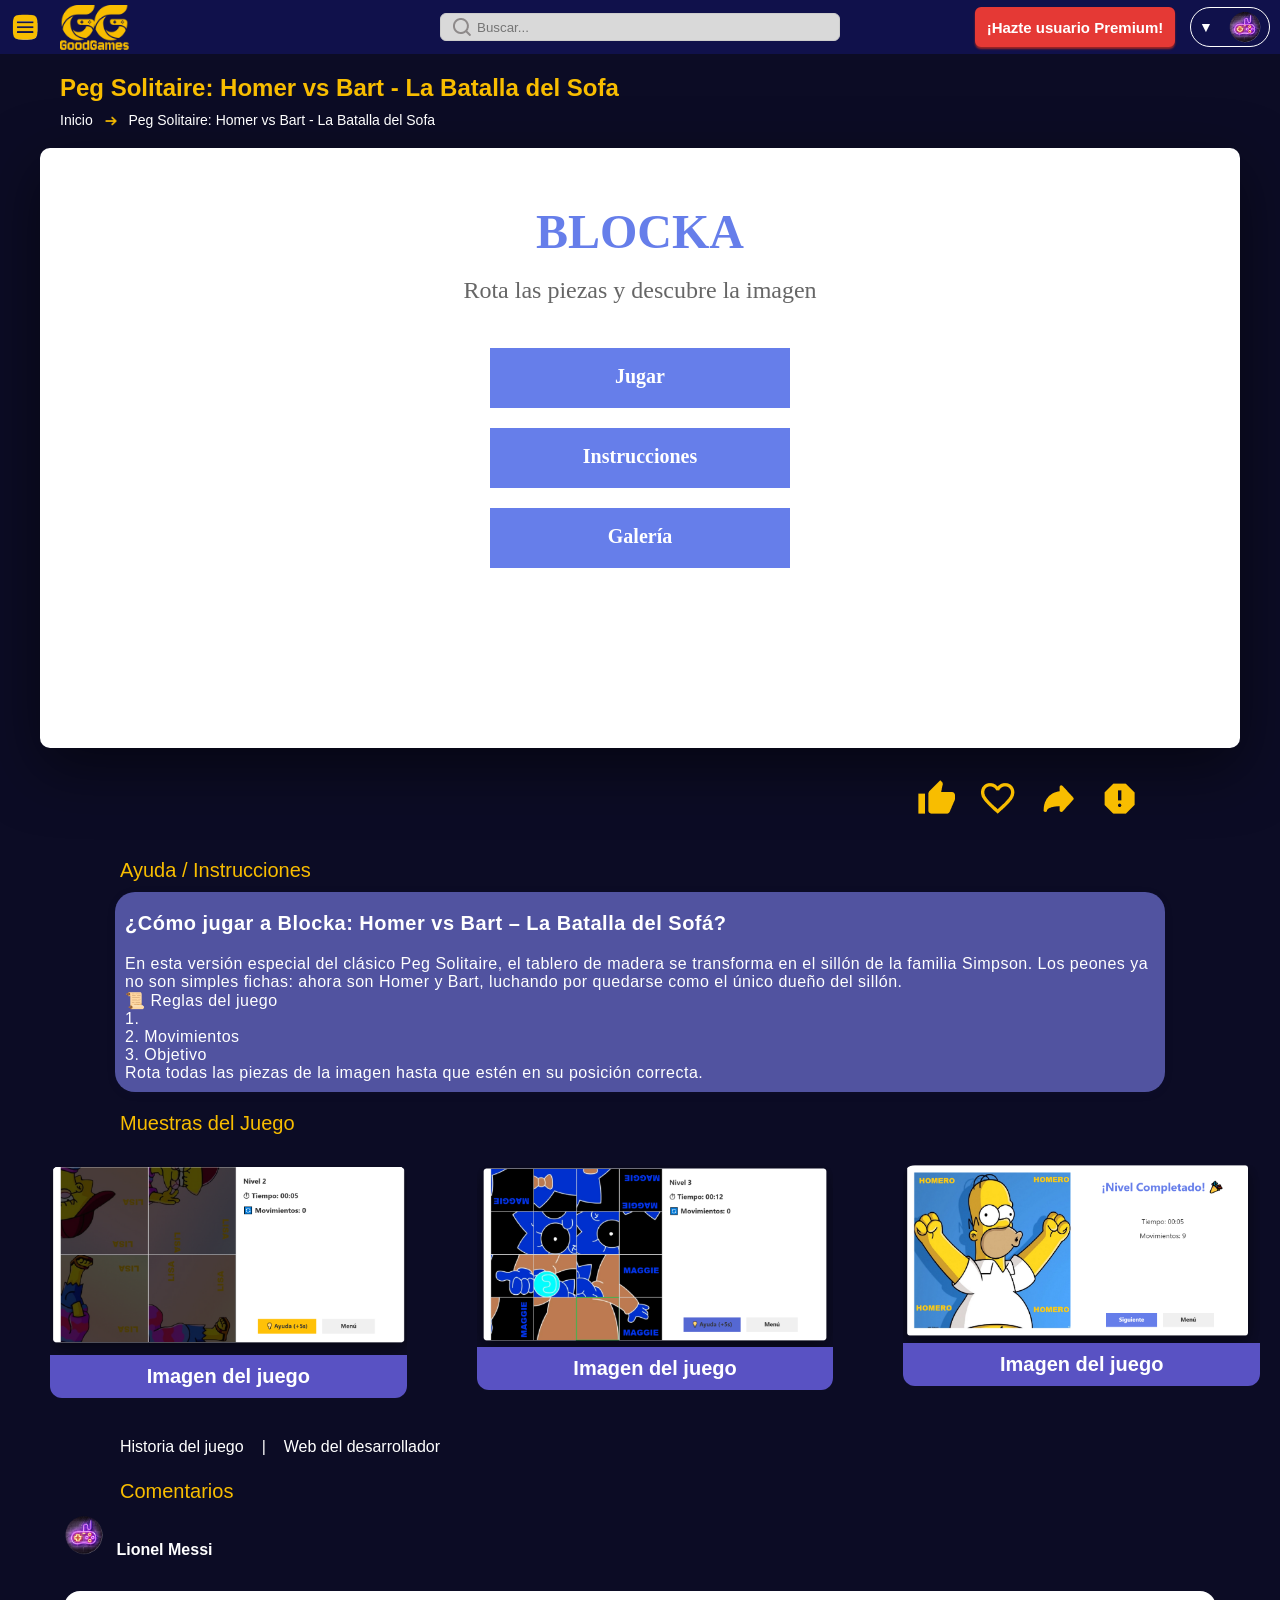
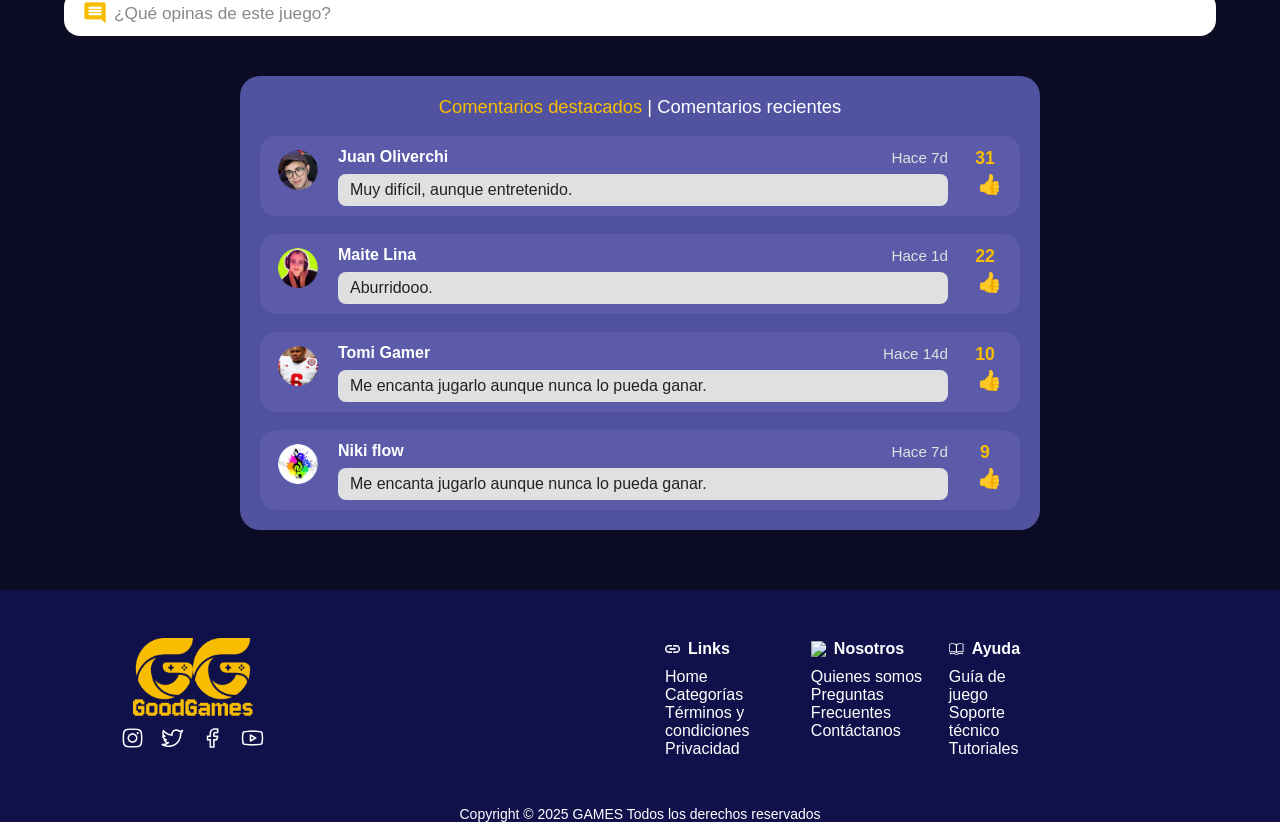
==== commit 726cb04c: "aplique filtros manuales" ====
--- a/entregable3/index.html
+++ b/entregable3/index.html
@@ -116,22 +116,22 @@
     <div class="contenedor-muestra">
 
       <div class="card-muestra">
-        <a href=""><img src="images/card-muestra.png" alt="Imagen del juego"></a>
+        <a href=""><img src="images/cap1-blocka.png" alt="Imagen del juego"></a>
         <div class="texto">Imagen del juego</div>
       </div>
       <div class="card-muestra">
-        <a href=""><img src="images/card-trailer.png" alt="Imagen del juego"></a>
-        <div class="texto">Trailer del juego</div>
+        <a href=""><img src="images/cap2-blocka.png" alt="Imagen del juego"></a>
+        <div class="texto">Imagen del juego</div>
       </div>
       <div class="card-muestra">
-        <a href=""><img src="images/card-muestra.png" alt="Imagen del juego"></a>
+        <a href=""><img src="images/cap3-blocka.png" alt="Imagen del juego"></a>
         <div class="texto">Imagen del juego</div>
       </div>
 
     </div>
 
     <div class="game-links">
-      <a class="game-link" href="https://en.wikipedia.org/wiki/Peg_solitaire" target="_blank"
+      <a class="game-link" href="https://es.wikipedia.org/wiki/Rompecabezas" target="_blank"
         rel="noopener noreferrer">Historia del juego</a>
       <p>|</p>
       <a class="game-link" href="" target="_blank" rel="noopener noreferrer">Web del desarrollador</a>
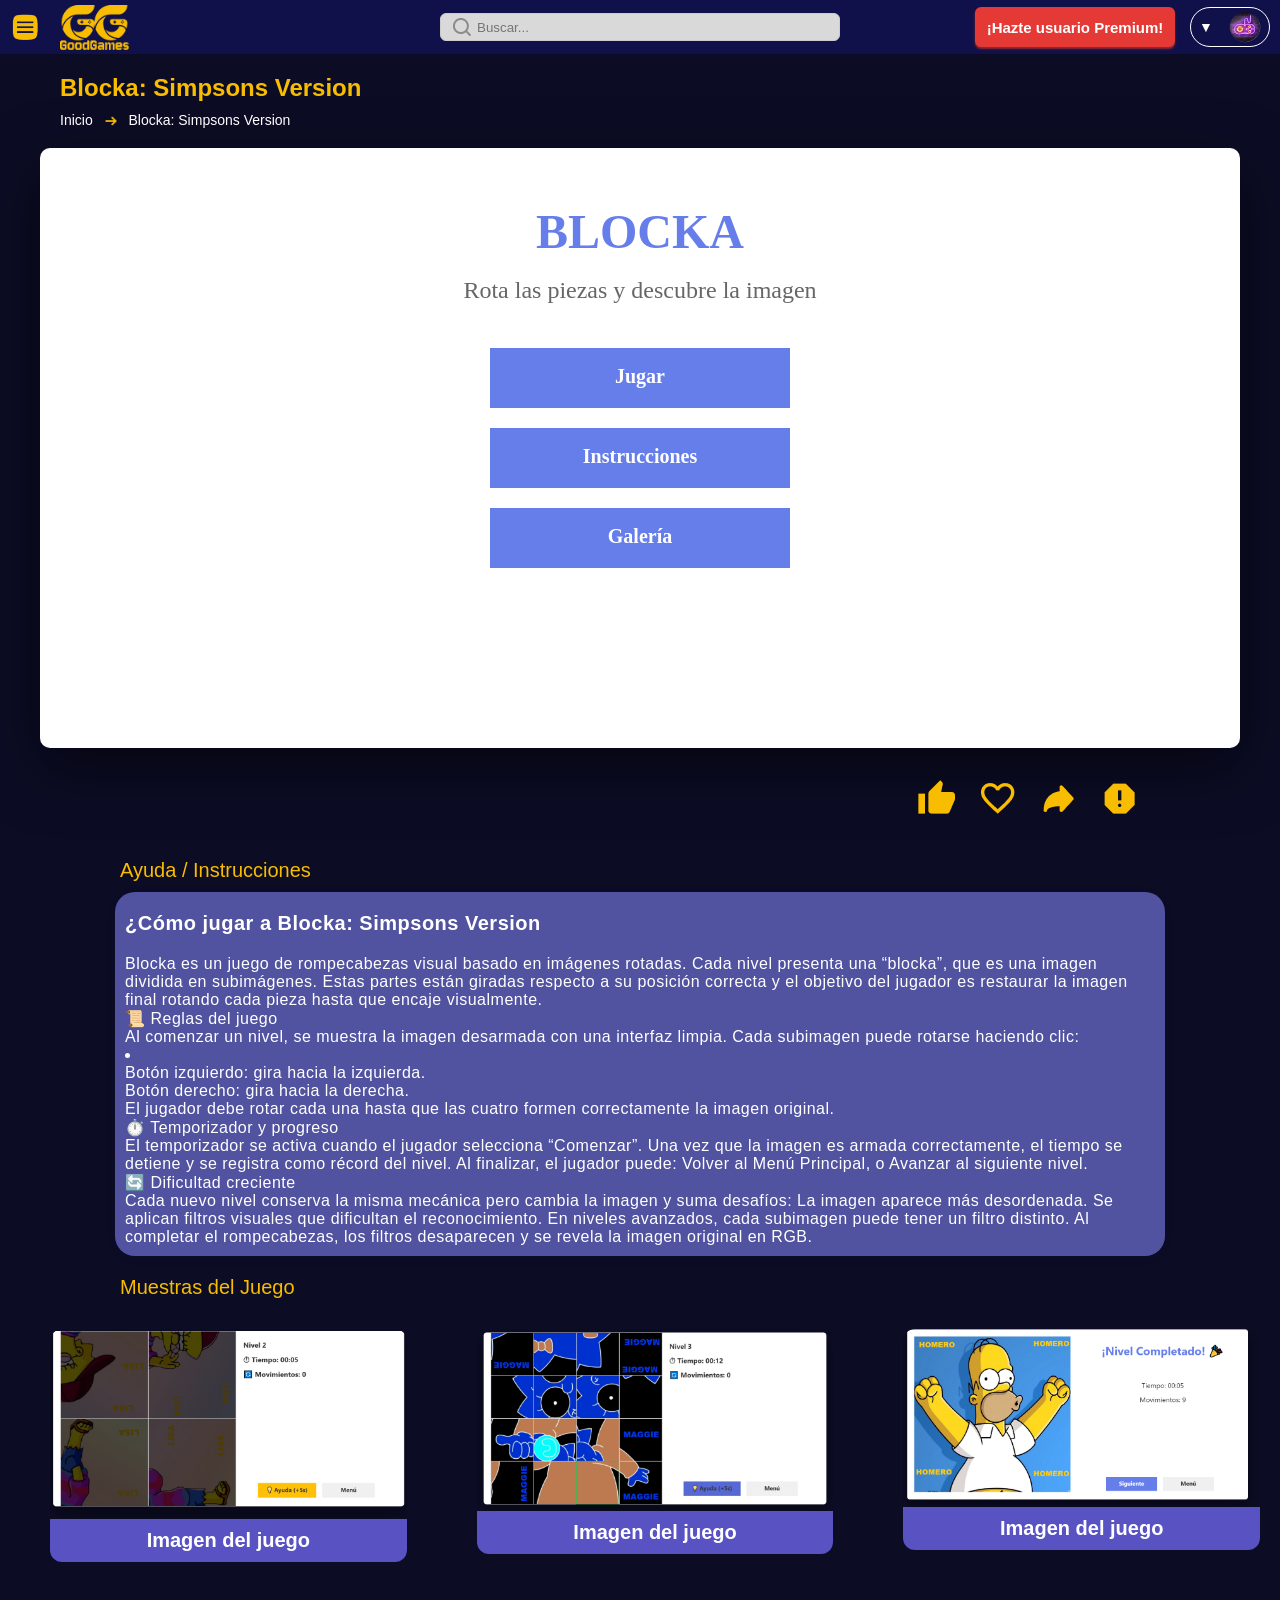
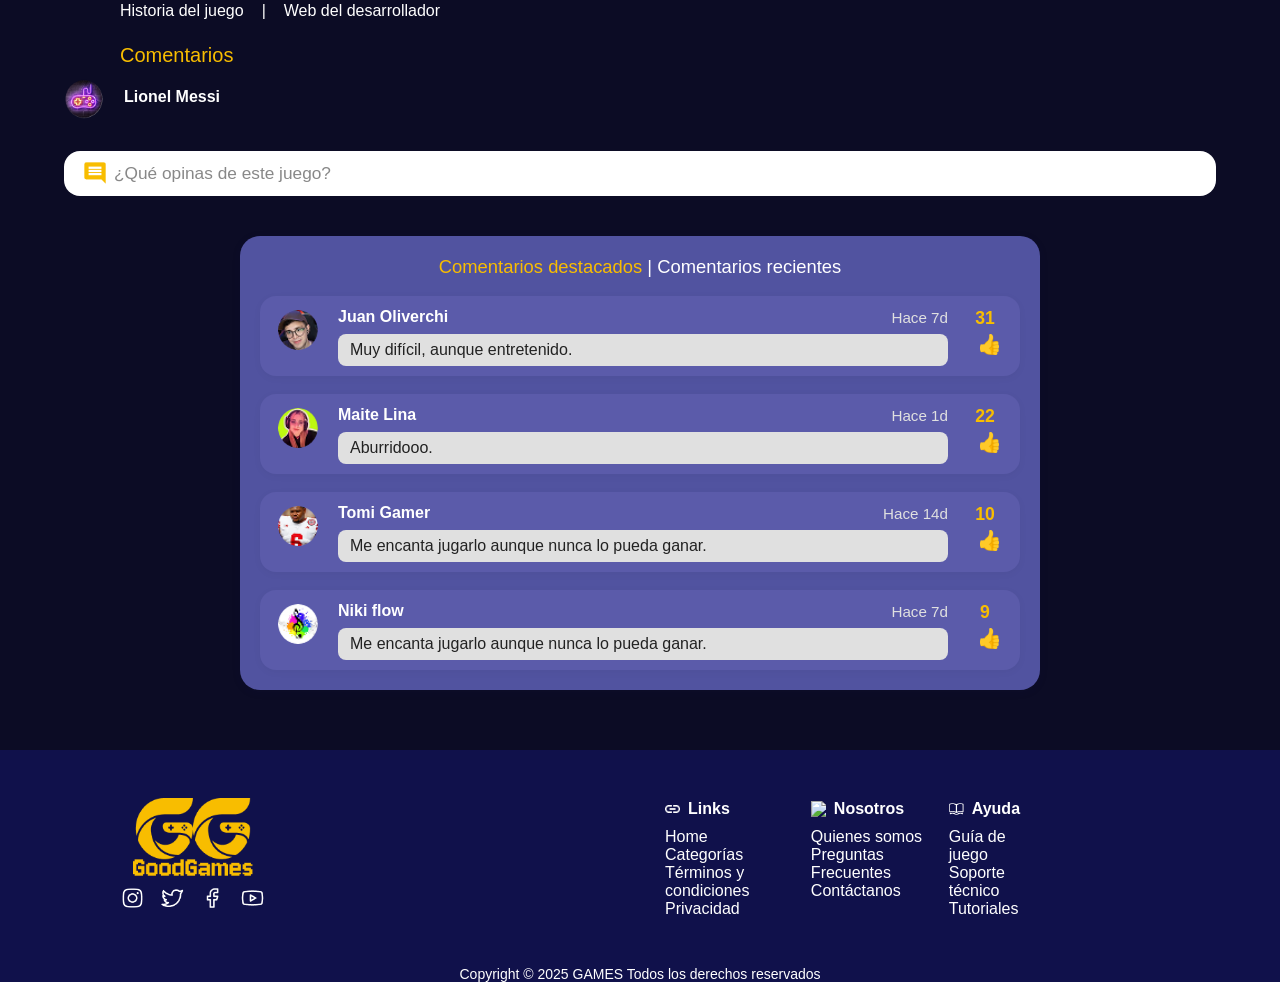
==== commit cf3ebb4b: "acomode pagina juego" ====
--- a/entregable3/index.html
+++ b/entregable3/index.html
@@ -85,10 +85,10 @@
   </header>
 
   <main class="juego-container">
-    <h1 class="tituloJuego">Peg Solitaire: Homer vs Bart - La Batalla del Sofa</h1>
+    <h1 class="tituloJuego">Blocka: Simpsons Version</h1>
 
     <p class="textoJuego"><a href="home.html" class="breadcrums">Inicio</a> <img src="images/arrow-icon.png" alt=""
-        class="arrowJuego"> Peg Solitaire: Homer vs Bart - La Batalla del Sofa</p>
+        class="arrowJuego"> Blocka: Simpsons Version</p>
     <canvas id="gameCanvas" width="1200" height="600"></canvas>
     <div class="btn-feedback">
       <img src="images/like-icon.png" alt="">
@@ -98,18 +98,29 @@
     </div>
     <p class="textoAyuda">Ayuda / Instrucciones</p>
     <div class="contenedor-ayuda">
-      <h2 class="subtituloAyuda">¿Cómo jugar a Blocka: Homer vs Bart – La Batalla del Sofá?</h2>
-      <p>En esta versión especial del clásico Peg Solitaire, el tablero de madera se transforma en el sillón de la
-        familia Simpson. Los peones ya no son simples fichas: ahora son Homer y Bart, luchando por quedarse como el
-        único dueño del sillón.
-
+      <h2 class="subtituloAyuda">¿Cómo jugar a Blocka: Simpsons Version</h2>
+      <p>Blocka es un juego de rompecabezas visual basado en imágenes rotadas. Cada nivel presenta una “blocka”, que es
+        una imagen dividida en subimágenes. Estas partes están giradas respecto a su posición correcta y el objetivo del
+        jugador es restaurar la imagen final rotando cada pieza hasta que encaje visualmente.
       <p>📜 Reglas del juego</p>
-      <p>1. </p>
+      <p>Al comenzar un nivel, se muestra la imagen desarmada con una interfaz limpia. Cada subimagen puede rotarse
+        haciendo clic:
+        <li>
+          <ul>Botón izquierdo: gira hacia la izquierda.</ul>
+          <ul>Botón derecho: gira hacia la derecha.</ul>
+        </li>
+      <p>El jugador debe rotar cada una hasta que las cuatro formen correctamente la imagen original. </p>
       <p></p>
-      <p>2. Movimientos</p>
-      <p></p>
-      <p>3. Objetivo</p>
-      <p>Rota todas las piezas de la imagen hasta que estén en su posición correcta.</p>
+      <p>⏱️ Temporizador y progreso</p>
+      <p>El temporizador se activa cuando el jugador selecciona “Comenzar”. Una vez que la imagen es armada
+        correctamente, el tiempo se detiene y se registra como récord del nivel.
+        Al finalizar, el jugador puede: Volver al Menú Principal, o Avanzar al siguiente nivel.</p>
+      <p>🔄 Dificultad creciente</p>
+      <p>Cada nuevo nivel conserva la misma mecánica pero cambia la imagen y suma desafíos:
+        La imagen aparece más desordenada.
+        Se aplican filtros visuales que dificultan el reconocimiento.
+        En niveles avanzados, cada subimagen puede tener un filtro distinto.
+        Al completar el rompecabezas, los filtros desaparecen y se revela la imagen original en RGB.</p>
     </div>
 
     <p class="textoAyuda">Muestras del Juego</p>
--- a/entregable3/css/styles2.css
+++ b/entregable3/css/styles2.css
@@ -1542,6 +1542,12 @@
         margin-right: 8px;
     }
 
+    .comentario-user-row{
+        display: flex;
+        align-items: center;
+        gap: 12px;
+    }
+
     .input-comentario-row {
         width: 100%;
         margin: 32px auto 0 auto;
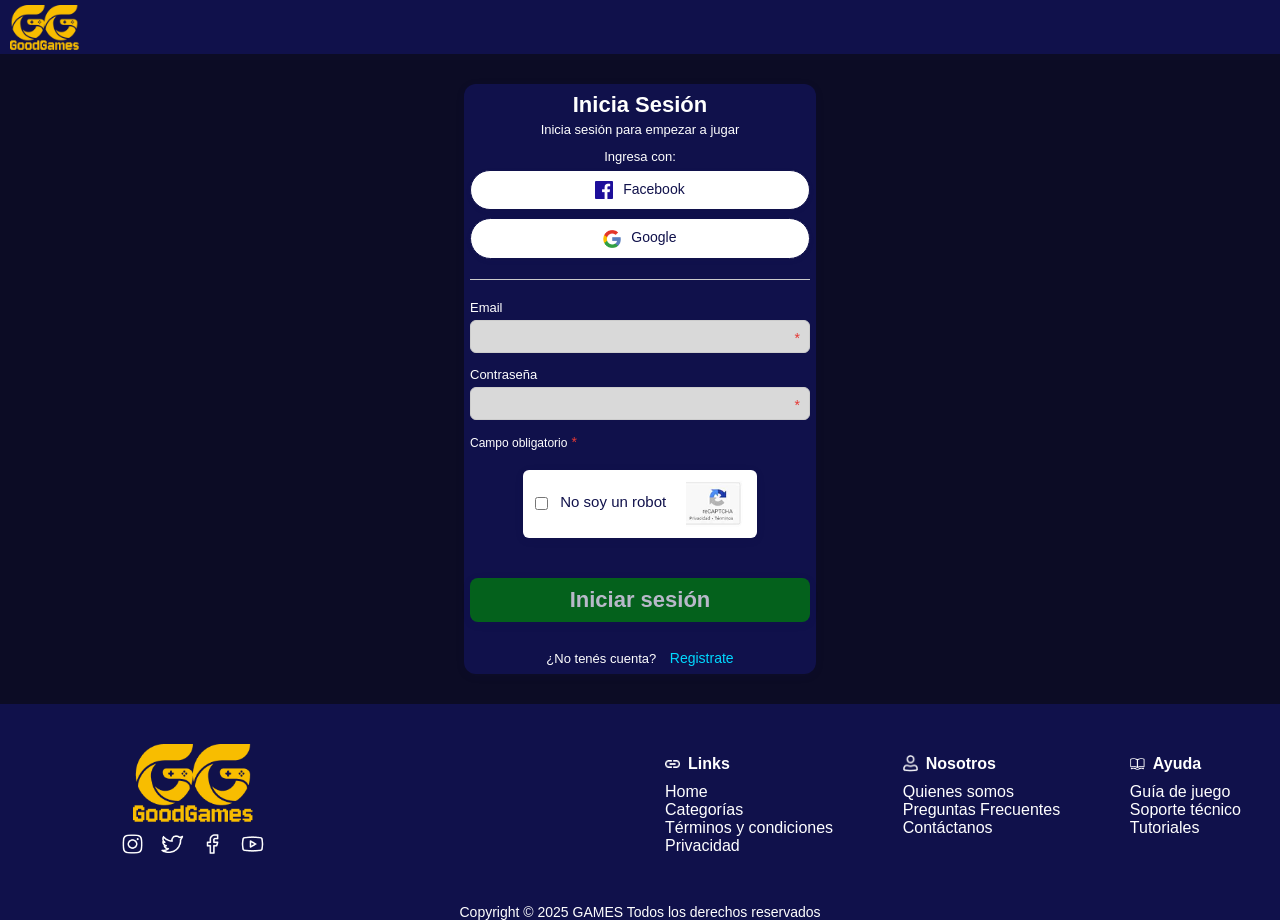
==== commit b49481a3: "agregue imagen blocka al carrou" ====
--- a/entregable3/index.html
+++ b/entregable3/index.html
@@ -1,290 +1,64 @@
 <!DOCTYPE html>
-<html lang="en">
+<html lang="es">
 
 <head>
   <meta charset="UTF-8">
   <meta name="viewport" content="width=device-width, initial-scale=1.0">
-  <title>Good Games</title>
-  <link rel="stylesheet" href="css/styles2.css">
+  <title>Iniciar sesión - GoodGames</title>
+  <link rel="stylesheet" href="css/styles.css">
 </head>
 
 <body>
   <header class="header">
     <div class="inicio">
-      <div class="logo-menu-container">
-        <img id="menuToggle" src="images/menuhambur.png" alt="Menú" class="menu-icon">
-
-        <nav class="menu-hamburguesa" id="menu">
-          <ul>
-            <hr>
-            <li><a href="home.html"><img src="images/home-icon.png" alt="">Inicio</a></li>
-            <li><a href="home.html"><img src="images/destacados-icon.png" alt="">Juegos Destacados</a></li>
-            <li><a href="home.html"><img src="images/recientes-icon.png" alt="">Juegos Recientes</a></li>
-            <hr>
-            <span class="menu-categorias">Categorías</span>
-            <li><a href="home.html"><img src="images/accion-icon.png" alt="">Acción</a></li>
-            <li><a href="home.html"><img src="images/arcade-icon.png" alt="">Arcade</a></li>
-            <li><a href="home.html"><img src="images/deporte-icon.png" alt="">Deportes</a></li>
-            <li><a href="home.html"><img src="images/multijugador-icon.png" alt="">Multijugador</a></li>
-            <li><a href="home.html"><img src="images/mas-icon.png" alt="">Más...</a></li>
-          </ul>
-        </nav>
-      </div>
-
       <div>
-        <a href="home.html"><img class="imagenLogo" src="images/logo.png" alt="Mi marca"></a>
-      </div>
-    </div>
-    </div>
-    <div class="buscador">
-      <img src="images/search-icon.png" alt="" class="icon">
-      <input type="search" id="q" name="q" placeholder="Buscar..." />
-    </div>
-    <div class="botones-derecha">
-      <div class="btn-premium">
-        <button class="btn-premium-mobile"> <img src="images/corona-icon.png" alt=""></button>
-        <button class="btn-premium-desktop">¡Hazte usuario Premium!</button>
-      </div>
-      <div class="user">
-        <button class="user-button" id="user-menu">
-          <span class="arrowUser">▼</span>
-          <img class="user-photo" src="images/user.png" alt="Usuario">
-        </button>
-        <div class="menu-user">
-          <span class="user-name">Lionel Messi</span>
-          <a href="home.html">
-            <div class="link-content">
-              <img src="images/perfil-icon.png" alt="">
-              <span>Mi perfil</span>
-            </div>
-          </a>
-          <a href="home.html">
-            <div class="link-content">
-              <img src="images/misjuegos-icon.png" alt="">
-              <span>Mis Juegos</span>
-            </div>
-          </a>
-          <a href="home.html">
-            <div class="link-content">
-              <img src="images/config-icon.png" alt="">
-              <span>Configuración</span>
-            </div>
-          </a>
-          <a href="home.html">
-            <div class="link-content">
-              <img src="images/ayuda.icon.png" alt="">
-              <span>Ayuda</span>
-            </div>
-          </a>
-          <div class="logout-section">
-            <button type="button" class="btn-logout">Cerrar sesión</button>
-          </div>
-        </div>
+        <a href="index.html"><img class="imagenLogo" src="images/logo.png" alt="Mi marca"></a>
       </div>
     </div>
   </header>
 
-  <main class="juego-container">
-    <h1 class="tituloJuego">Blocka: Simpsons Version</h1>
+  <main>
+    <div class="registro">
+      <h2 class="titulo-registro">Inicia Sesión</h2>
+      <p class="subtitulo-registro">Inicia sesión para empezar a jugar</p>
 
-    <p class="textoJuego"><a href="home.html" class="breadcrums">Inicio</a> <img src="images/arrow-icon.png" alt=""
-        class="arrowJuego"> Blocka: Simpsons Version</p>
-    <canvas id="gameCanvas" width="1200" height="600"></canvas>
-    <div class="btn-feedback">
-      <img src="images/like-icon.png" alt="">
-      <img src="images/fav-icon.png" alt="">
-      <img src="images/share-icon.png" alt="">
-      <img src="images/report-icon.png" alt="">
-    </div>
-    <p class="textoAyuda">Ayuda / Instrucciones</p>
-    <div class="contenedor-ayuda">
-      <h2 class="subtituloAyuda">¿Cómo jugar a Blocka: Simpsons Version</h2>
-      <p>Blocka es un juego de rompecabezas visual basado en imágenes rotadas. Cada nivel presenta una “blocka”, que es
-        una imagen dividida en subimágenes. Estas partes están giradas respecto a su posición correcta y el objetivo del
-        jugador es restaurar la imagen final rotando cada pieza hasta que encaje visualmente.
-      <p>📜 Reglas del juego</p>
-      <p>Al comenzar un nivel, se muestra la imagen desarmada con una interfaz limpia. Cada subimagen puede rotarse
-        haciendo clic:
-        <li>
-          <ul>Botón izquierdo: gira hacia la izquierda.</ul>
-          <ul>Botón derecho: gira hacia la derecha.</ul>
-        </li>
-      <p>El jugador debe rotar cada una hasta que las cuatro formen correctamente la imagen original. </p>
-      <p></p>
-      <p>⏱️ Temporizador y progreso</p>
-      <p>El temporizador se activa cuando el jugador selecciona “Comenzar”. Una vez que la imagen es armada
-        correctamente, el tiempo se detiene y se registra como récord del nivel.
-        Al finalizar, el jugador puede: Volver al Menú Principal, o Avanzar al siguiente nivel.</p>
-      <p>🔄 Dificultad creciente</p>
-      <p>Cada nuevo nivel conserva la misma mecánica pero cambia la imagen y suma desafíos:
-        La imagen aparece más desordenada.
-        Se aplican filtros visuales que dificultan el reconocimiento.
-        En niveles avanzados, cada subimagen puede tener un filtro distinto.
-        Al completar el rompecabezas, los filtros desaparecen y se revela la imagen original en RGB.</p>
-    </div>
-
-    <p class="textoAyuda">Muestras del Juego</p>
-    <div class="contenedor-muestra">
-
-      <div class="card-muestra">
-        <a href=""><img src="images/cap1-blocka.png" alt="Imagen del juego"></a>
-        <div class="texto">Imagen del juego</div>
-      </div>
-      <div class="card-muestra">
-        <a href=""><img src="images/cap2-blocka.png" alt="Imagen del juego"></a>
-        <div class="texto">Imagen del juego</div>
-      </div>
-      <div class="card-muestra">
-        <a href=""><img src="images/cap3-blocka.png" alt="Imagen del juego"></a>
-        <div class="texto">Imagen del juego</div>
+      <p class="texto-redes">Ingresa con:</p>
+      <div class="botones-redes">
+        <button type="button" class="btn-small btn-facebook-login">
+          <img src="images/Icono-Facebook.png" alt="Icono-Facebook" class="icono-red-social">
+          Facebook
+        </button>
+        <button type="button" class="btn-small btn-google-login">
+          <img src="images/Icono-google.png" alt="Icono-google" class="icono-red-social">
+          Google
+        </button>
       </div>
 
+      <div class="linea-separadora"></div>
+
+      <form class="form-registro-login">
+        <label for="email">Email</label>
+        <div class="input-container">
+          <input type="email" id="email" name="email" class="input-text" required>
+        </div>
+        <label for="password">Contraseña</label>
+        <div class="input-container">
+          <input type="password" id="password" name="password" class="input-text" required>
+        </div>
+        <div class="campo-obligatorio">Campo obligatorio</div>
+        <div class="captcha-fake">
+          <input type="checkbox" id="captcha-login" name="captcha" required>
+          <label for="captcha-login">No soy un robot</label>
+          <img src="images/recaptcha.png" alt="reCAPTCHA" class="img-recaptcha">
+        </div>
+
+        <button type="submit" class="btn-large btn-login btn-registrar" disabled>Iniciar sesión</button>
+      </form>
+
+      <p class="texto-login">¿No tenés cuenta? <a href="singup.html">Registrate</a></p>
+
     </div>
-
-    <div class="game-links">
-      <a class="game-link" href="https://es.wikipedia.org/wiki/Rompecabezas" target="_blank"
-        rel="noopener noreferrer">Historia del juego</a>
-      <p>|</p>
-      <a class="game-link" href="" target="_blank" rel="noopener noreferrer">Web del desarrollador</a>
-    </div>
-
-    <p class="textoAyuda">Comentarios</p>
-    <div class="contenedor-comentador">
-      <div class="comentario-user-row">
-        <img src="images/user.png" alt="" class="imagenUsuario">
-        <span class="nombreUsuario">Lionel Messi</span>
-      </div>
-      <div class="input-comentario-row">
-        <span class="icono-comentario"><img src="images/coment-icon.png" alt=""></span>
-        <input type="text" placeholder="¿Qué opinas de este juego?" class="input-comentario">
-      </div>
-    </div>
-    <div class="contenedor-comentarios">
-      <div class="comentarios-switch">
-        <span id="destacados-tab" class="tab-comentario active">Comentarios destacados</span> |
-        <span id="recientes-tab" class="tab-comentario">Comentarios recientes</span>
-      </div>
-      <div id="comentarios-destacados" class="comentarios-lista">
-        <div class="comentario">
-          <img src="images/user1.png" alt="" class="imagenUsuario">
-          <div class="comentario-info">
-            <div class="comentario-header">
-              <span class="nombreUsuario">Juan Oliverchi</span>
-              <span class="fechaComentario">Hace 7d</span>
-            </div>
-            <p>Muy difícil, aunque entretenido.</p>
-          </div>
-          <div class="likes-comentario">
-            <span class="cantidad-likes">31</span>
-            <button class="btn-like">👍</button>
-          </div>
-        </div>
-        <div class="comentario">
-          <img src="images/user2.png" alt="" class="imagenUsuario">
-          <div class="comentario-info">
-            <div class="comentario-header">
-              <span class="nombreUsuario">Maite Lina</span>
-              <span class="fechaComentario">Hace 1d</span>
-            </div>
-            <p>Aburridooo.</p>
-          </div>
-          <div class="likes-comentario">
-            <span class="cantidad-likes">22</span>
-            <button class="btn-like">👍</button>
-          </div>
-        </div>
-        <div class="comentario">
-          <img src="images/user3.png" alt="" class="imagenUsuario">
-          <div class="comentario-info">
-            <div class="comentario-header">
-              <span class="nombreUsuario">Tomi Gamer</span>
-              <span class="fechaComentario">Hace 14d</span>
-            </div>
-            <p>Me encanta jugarlo aunque nunca lo pueda ganar.</p>
-          </div>
-          <div class="likes-comentario">
-            <span class="cantidad-likes">10</span>
-            <button class="btn-like">👍</button>
-          </div>
-        </div>
-        <div class="comentario">
-          <img src="images/user4.png" alt="" class="imagenUsuario">
-          <div class="comentario-info">
-            <div class="comentario-header">
-              <span class="nombreUsuario">Niki flow</span>
-              <span class="fechaComentario">Hace 7d</span>
-            </div>
-            <p>Me encanta jugarlo aunque nunca lo pueda ganar.</p>
-          </div>
-          <div class="likes-comentario">
-            <span class="cantidad-likes">9</span>
-            <button class="btn-like">👍</button>
-          </div>
-        </div>
-      </div>
-      <div id="comentarios-recientes" class="comentarios-lista" style="display:none;">
-        <div class="comentario">
-          <img src="images/user5.png" alt="" class="imagenUsuario">
-          <div class="comentario-info">
-            <div class="comentario-header">
-              <span class="nombreUsuario">Sofi Gamer</span>
-              <span class="fechaComentario">Hace 2h</span>
-            </div>
-            <p>¡Está buenísimo, lo jugué con mi hermano!</p>
-          </div>
-          <div class="likes-comentario">
-            <span class="cantidad-likes">5</span>
-            <button class="btn-like">👍</button>
-          </div>
-        </div>
-        <div class="comentario">
-          <img src="images/user6.png" alt="" class="imagenUsuario">
-          <div class="comentario-info">
-            <div class="comentario-header">
-              <span class="nombreUsuario">Lucas Pro</span>
-              <span class="fechaComentario">Hace 5h</span>
-            </div>
-            <p>No entendí las reglas al principio pero después me divertí.</p>
-          </div>
-          <div class="likes-comentario">
-            <span class="cantidad-likes">3</span>
-            <button class="btn-like">👍</button>
-          </div>
-        </div>
-        <div class="comentario">
-          <img src="images/user7.png" alt="" class="imagenUsuario">
-          <div class="comentario-info">
-            <div class="comentario-header">
-              <span class="nombreUsuario">Vale Simp</span>
-              <span class="fechaComentario">Hace 7h</span>
-            </div>
-            <p>Me gustaría que tenga más niveles.</p>
-          </div>
-          <div class="likes-comentario">
-            <span class="cantidad-likes">2</span>
-            <button class="btn-like">👍</button>
-          </div>
-        </div>
-        <div class="comentario">
-          <img src="images/user8.png" alt="" class="imagenUsuario">
-          <div class="comentario-info">
-            <div class="comentario-header">
-              <span class="nombreUsuario">Mati Dev</span>
-              <span class="fechaComentario">Hace 12h</span>
-            </div>
-            <p>Está bueno pero se traba a veces.</p>
-          </div>
-          <div class="likes-comentario">
-            <span class="cantidad-likes">1</span>
-            <button class="btn-like">👍</button>
-          </div>
-        </div>
-      </div>
-    </div>
-
   </main>
-
-
 
   <footer>
     <div class="footer-container">
@@ -321,7 +95,7 @@
 
         <div class="nosotros">
           <div class="title-icon">
-            <img src="images/icon.png" class="footer-icon">
+            <img src="images/icon2.png" class="footer-icon">
             <h3>Nosotros</h3>
           </div>
           <ul>
@@ -351,8 +125,8 @@
       <p>Copyright © 2025 GAMES Todos los derechos reservados</p>
     </div>
   </footer>
+  <script src="js/scripts.js"></script>
 
-  <script src="js/scripts2.js"></script>
 </body>
 
 </html>
--- a/entregable3/css/styles.css
+++ b/entregable3/css/styles.css
@@ -0,0 +1,2689 @@
+/* Estilo del navbar */
+body,
+form,
+input {
+    box-sizing: border-box;
+    color: #fff
+}
+
+p,
+h1 {
+    font-family: "Inter", sans-serif;
+}
+
+* {
+    margin: 0;
+    padding: 0
+}
+
+body {
+    background: #0c0c25;
+    font-family: "Inter", sans-serif;
+    color: white;
+}
+
+.header {
+    display: flex;
+    justify-content: space-between;
+    align-items: center;
+    height: auto;
+    /* altura recomendada */
+    padding: 0 10px;
+    /* espacio lateral */
+    background-color: #10114B;
+    /* opcional */
+    /*border-bottom: 1px solid #ddd;  /* opcional */
+    gap: 10px;
+    flex-wrap: wrap;
+    box-sizing: border-box;
+    width: 100%;
+    overflow: visible;
+}
+
+/* Contenedor de la izquierda (menú y logo) */
+.inicio {
+    display: flex;
+    align-items: center;
+}
+
+/* Logo y botón de logo */
+.imagenLogo {
+    margin-top: 5px;
+    height: 30px;
+    /* ocupa el 80% de la altura del header */
+    max-height: 45px;
+    /* opcional, para limitar el tamaño máximo */
+    width: auto;
+    /* mantiene la proporción */
+    /* ajusta según tu gusto */
+}
+
+.logo-menu-container {
+    position: relative;
+    /* referencia para el menú interno */
+    display: flex;
+    align-items: center;
+    gap: 8px;
+}
+
+.menu-hamburguesa {
+    display: none;
+    position: absolute;
+    top: 56px;
+    /* justo debajo del header */
+    width: 300px;
+    border-radius: 6px;
+    background-color: #5153A0;
+    ;
+    flex-direction: column;
+    align-items: flex-start;
+    padding: 10px 0;
+    z-index: 999;
+    box-shadow: 0 4px 8px rgba(0, 0, 0, 0.2);
+    border-top: 1px solid rgba(255, 255, 255, 0.2);
+    animation: slideDown 0.3s ease;
+}
+
+hr {
+    border: 0;
+    height: 1px;
+    background: white;
+    margin-top: 1px;
+    margin-left: 8px;
+    margin-bottom: 1px;
+    width: 90%;
+}
+
+/* Links dentro del menú */
+.menu-hamburguesa ul {
+    list-style: none;
+    width: 100%;
+    padding: 0;
+    margin: 0;
+}
+
+.menu-hamburguesa li {
+    width: 100%;
+}
+
+.menu-hamburguesa a {
+    display: flex;
+    align-items: center;
+    gap: 10px;
+    padding: 12px 20px;
+    color: #fff;
+    text-decoration: none;
+    width: 100%;
+}
+
+.menu-hamburguesa a:hover {
+    background-color: rgba(255, 255, 255, 0.1);
+}
+
+/* Categorías */
+.menu-categorias {
+    display: block;
+    padding: 10px 20px 5px;
+    font-weight: 600;
+    font-size: 15px;
+    color: #fff;
+}
+
+/* Pequeña animación al desplegar */
+@keyframes slideDown {
+    from {
+        opacity: 0;
+        transform: translateY(-10px);
+    }
+
+    to {
+        opacity: 1;
+        transform: translateY(0);
+    }
+}
+
+.menu-icon {
+    display: block;
+    width: 30px;
+    height: 28px;
+    cursor: pointer;
+    z-index: 1001;
+}
+
+.menu-hamburguesa.active {
+    display: flex;
+}
+
+
+/* Contenedor de búsqueda */
+.buscador {
+    display: flex;
+    align-items: center;
+    justify-content: center;
+    flex: 1;
+    /* ocupa el espacio restante */
+    position: relative;
+    max-width: 400px;
+    margin: 0 auto;
+    /* centra horizontalmente */
+}
+
+.buscador input[type="search"] {
+    width: 100%;
+    max-width: 400px;
+    height: 28px;
+    padding: 0 12px 0 36px;
+    border-radius: 6px;
+    border: 1px solid #ccc;
+    background-color: #D9D9D9;
+}
+
+.buscador .icon {
+    position: absolute;
+    left: 12px;
+    color: #666;
+}
+
+.botones-derecha {
+    display: flex;
+    justify-content: center;
+    gap: 15px;
+    flex: 0 0 auto;
+}
+
+.btn-premium-mobile {
+    display: block;
+    margin-left: auto;
+    margin-right: auto;
+    background-color: #E53935;
+    border: 2px solid #E53935;
+    /* Centrado horizontal solo en mobile */
+}
+
+
+.btn-premium {
+    display: flex;
+    flex-direction: column;
+    align-items: center;
+    justify-content: center;
+}
+
+
+
+
+.btn-premium .btn-premium-desktop {
+    flex: 1 1 auto;
+    /* puede crecer y encogerse según el contenedor */
+    min-width: 120px;
+    /* ancho mínimo del botón en móviles */
+    max-width: 301px;
+    border-radius: 6px;
+    border: 2px solid #E53935;
+    /* borde más marcado */
+    background-color: #E53935;
+    /* sombra difusa debajo */
+    box-shadow: 0 2px 2px #9e2624;
+    color: white;
+    cursor: pointer;
+    align-items: center;
+    font-size: 15px;
+    font-weight: 600;
+    justify-content: center;
+}
+
+.btn-premium-desktop {
+    display: none;
+}
+
+/* Botón 2 */
+
+.user-button {
+    display: flex;
+    align-items: center;
+    justify-content: center;
+    flex: 0 1 auto;
+    /* permite que se reduzca según el contenedor */
+    min-width: 50px;
+    /* ancho mínimo en pantallas pequeñas */
+    max-width: 80px;
+    width: 40px;
+    /* ancho del botón */
+    height: 40px;
+    border-radius: 962.17px;
+    border: 1px solid white;
+    background-color: #10114B;
+    color: white;
+    cursor: pointer;
+
+}
+
+.user-button .arrowUser {
+    display: none;
+}
+
+.user-button .user-photo {
+    width: 32px;
+    /* más grande */
+    height: 32px;
+    /* más grande */
+    border-radius: 50%;
+    object-fit: cover;
+}
+
+/* Menu usuario*/
+.user {
+    position: relative;
+    display: inline-block;
+}
+
+.foto-usuario {
+    width: 20px;
+    height: 20px;
+    border-radius: 50%;
+}
+
+.menu-user {
+    display: none;
+    /* oculto por defecto */
+    position: absolute;
+    top: 150%;
+    /* debajo del botón */
+    right: 0;
+    /* alineado a la derecha */
+    width: 300px;
+    background-color: #5153A0;
+    min-width: 160px;
+    box-shadow: 0 4px 8px rgba(0, 0, 0, 0.2);
+    border-radius: 6px;
+    z-index: 1000;
+    /* se superpone */
+    overflow: hidden;
+    /* evita que algo se desborde */
+    flex-direction: column;
+
+    font-family: "Poppins", sans-serif;
+    /* tipo de letra */
+    font-size: 18px;
+    color: white;
+    /* color normal */
+}
+
+.menu-user.active {
+    display: flex;
+    animation: slideDown 0.3s ease;
+}
+
+/* Animación suave */
+@keyframes fadeIn {
+    from {
+        opacity: 0;
+        transform: translateY(-10px);
+    }
+
+    to {
+        opacity: 1;
+        transform: translateY(0);
+    }
+}
+
+
+.menu-user a {
+    display: flex;
+    align-items: center;
+    gap: 12px;
+    padding: 10px 16px;
+    text-decoration: none;
+    color: #fff;
+    font-size: 16px;
+}
+
+.menu-user a:hover {
+    background-color: rgba(255, 255, 255, 0.1);
+}
+
+.user-name {
+    display: block;
+    font-weight: 600;
+    padding: 14px 16px;
+    border-bottom: 1px solid rgba(255, 255, 255, 0.2);
+}
+
+/* Botón de cerrar sesión */
+.logout-section {
+    margin-top: auto;
+    padding: 12px;
+    border-top: 1px solid rgba(255, 255, 255, 0.2);
+}
+
+.btn-logout {
+    background-color: #E53935;
+    border: none;
+    border-radius: 6px;
+    color: #fff;
+    padding: 8px 14px;
+    cursor: pointer;
+    transition: background 0.2s ease;
+}
+
+.btn-logout:hover {
+    background-color: #9F2724;
+}
+
+h1 {
+    font-family: "Inter", sans-serif;
+    font-weight: 600;
+    /* Semibold */
+    size: 48px;
+}
+
+/* Estilo del footer */
+
+footer {
+    background-color: #10114B;
+    color: white;
+}
+
+/* Footer base (mobile) */
+.footer-container {
+    display: flex;
+    flex-direction: column;
+    align-items: center;
+    text-align: center;
+    padding: 20px;
+    font-family: "Poppins", sans-serif;
+}
+
+/* Logo centrado */
+.footer-logo img {
+    width: 100px;
+    display: block;
+    margin: 0 auto;
+}
+
+/* Redes sociales en fila centradas */
+.footer-social {
+    display: flex;
+    justify-content: center;
+    align-items: center;
+    gap: 15px;
+    margin-top: 10px;
+}
+
+.footer-social img {
+    width: 25px;
+}
+
+/* Links apilados en mobile */
+
+
+.footer-links {
+    display: flex;
+    flex-direction: column;
+    align-items: center;
+    width: 100%;
+    gap: 20px;
+    margin-top: 20px;
+}
+
+.footer-links h3 {
+    font-size: 16px;
+    margin-bottom: 8px;
+}
+
+.footer-links ul {
+    list-style: none;
+    padding: 0;
+}
+
+.footer-links ul li a {
+    color: white;
+    text-decoration: none;
+}
+
+/* Copyright */
+.footer-copy {
+    text-align: center;
+    margin-top: 15px;
+}
+
+.footer-copy p {
+    font-size: 13px;
+}
+
+
+/* Evita scroll horizontal en todo el documento en mobile */
+html,
+body {
+    max-width: 100vw;
+    overflow-x: hidden;
+}
+
+
+
+/* Categorias: asegurarnos que no haya left/right que provoquen overflow */
+.categoria-carrousel {
+    width: 100%;
+    box-sizing: border-box;
+    overflow: hidden;
+    /* oculta cualquier desplazamiento lateral */
+    padding: 0 6px;
+}
+
+/* Forzar que las tarjetas no usen desplazamientos absolutos en mobile */
+.categoria-juegos {
+    display: flex;
+    gap: 12px;
+    justify-content: center;
+    align-items: flex-start;
+    flex-wrap: nowrap;
+    overflow: hidden;
+}
+
+.categoria-card {
+    position: relative !important;
+    left: auto !important;
+    right: auto !important;
+    transform: none !important;
+    opacity: 1 !important;
+}
+
+.categoria-card.prev,
+.categoria-card.next {
+    left: auto !important;
+    right: auto !important;
+    opacity: 0.5 !important;
+    transform: scale(0.95) !important;
+}
+
+/* Ajuste de tamaño: 3 tarjetas visibles, centradas verticalmente */
+.categoria-card {
+    /* Ajuste secundario (otro bloque mobile) — también hacerlas un poco más pequeñas */
+    flex: 0 0 calc((100% - 24px) / 3 - 6px);
+    width: calc((100% - 24px) / 3 - 6px);
+}
+
+.categoria-card img {
+    aspect-ratio: 1 / 1;
+    height: auto;
+}
+
+/* Flechas se mantienen dentro del contenedor y no generan overflow */
+.categoria-carrousel .arrow {
+    position: absolute;
+    top: 50%;
+    transform: translateY(-50%);
+    z-index: 10;
+}
+
+.premium-label {
+    font-size: 0.7rem;
+    padding: 2px 8px;
+    top: -6px;
+    right: -8px;
+    border-radius: 6px;
+    box-shadow: 0 1px 6px rgba(0, 0, 0, 0.12);
+}
+
+/* ================= Preloader ================= */
+#preloader {
+    position: fixed;
+    top: 0;
+    left: 0;
+    width: 100%;
+    height: 100%;
+    background: #fff;
+    display: flex;
+    flex-direction: column;
+    justify-content: center;
+    align-items: center;
+    z-index: 9999;
+    opacity: 1;
+    transition: opacity 0.5s ease;
+}
+
+.loader-overlay p {
+    margin: 0;
+    padding: 0;
+    text-align: center;
+}
+
+#preloader.oculto {
+    opacity: 0;
+    pointer-events: none;
+}
+
+#logo-preloader {
+    width: 200px;
+    filter: brightness(0) invert(1);
+    margin-bottom: 20px;
+    opacity: 0;
+    animation: fadeIn 0.7s forwards;
+}
+
+#barra-carga {
+    width: 200px;
+    height: 20px;
+    border: 2px solid #ffd700;
+    border-radius: 10px;
+    overflow: hidden;
+    background: #fff;
+}
+
+#barra-llenado {
+    width: 0%;
+    height: 100%;
+    background: #F8BD00;
+    transition: width 0.3s linear;
+}
+
+/* Animación de fadeIn */
+@keyframes fadeIn {
+    to {
+        opacity: 1;
+    }
+}
+
+
+
+/* ===== ANIMACIÓN DE CARGA =====*/
+.loader-overlay {
+    position: fixed;
+    top: 0;
+    left: 0;
+    width: 100%;
+    height: 100%;
+    background: rgba(6, 6, 31, 0.95);
+    display: flex;
+    flex-direction: column;
+    justify-content: center;
+    align-items: center;
+    color: #fff;
+    z-index: 9999;
+    opacity: 0;
+    visibility: hidden;
+    transition: opacity 0.7s ease;
+}
+
+.loader-overlay.active {
+    opacity: 1;
+    visibility: visible;
+}
+
+.spinner {
+    border: 5px solid rgba(255, 255, 255, 0.2);
+    border-top: 5px solid #F8BD00;
+    border-radius: 50%;
+    width: 60px;
+    height: 60px;
+    animation: spin 1s linear infinite;
+    margin-bottom: 15px;
+}
+
+.loader-text {
+    font-size: 1.2em;
+    color: #F8BD00;
+}
+
+@keyframes spin {
+    to {
+        transform: rotate(360deg);
+    }
+}
+
+.loader-percentage {
+    font-size: 2em;
+    color: #F8BD00;
+    margin-top: 10px;
+}
+
+
+.categorias-container {
+    padding: 0 12px;
+}
+
+/* Hacemos que el contenedor no muestre más que el ancho disponible (solo 3 visibles) */
+.categoria-juegos {
+    overflow: hidden;
+    gap: 18px;
+    /* coincidir con el gap definido */
+    display: flex;
+    align-items: center;
+    justify-content: flex-start;
+}
+
+/* Cada tarjeta ocupará un tercio del ancho disponible menos los gaps (3 tarjetas visibles) */
+.categoria-card {
+    /* Hacemos las tarjetas un poco más pequeñas en mobile para dar espacio */
+    flex: 0 0 calc((100% - 36px) / 3 - 8px);
+    width: calc((100% - 36px) / 3 - 8px);
+    max-width: none;
+    height: auto;
+    /* permitir que la tarjeta ajuste su alto */
+    display: flex;
+    flex-direction: column;
+    align-items: center;
+    justify-content: center;
+}
+
+/* Mantener la imagen centrada y con buen recorte dentro de la tarjeta */
+.categoria-card img {
+    width: 100%;
+    height: auto;
+    aspect-ratio: 1 / 1;
+    /* mantener cuadrada */
+    object-fit: cover;
+    border-radius: 10px;
+    background: #222;
+}
+
+/* Texto debajo de la tarjeta mantiene tamaño legible en mobile */
+.categoria-card .game-name {
+    bottom: 0px;
+    margin-top: 6px;
+    font-size: 0.5rem;
+    display: block;
+    width: 100%;
+    box-sizing: border-box;
+    overflow: hidden;
+    text-overflow: ellipsis;
+    white-space: nowrap;
+    /* truncar con '...' cuando no cabe */
+}
+
+
+.categoria-card .premium-label {
+    position: absolute;
+    top: -10px;
+    right: -4px;
+    font-size: 0.55rem;
+    padding: 1px 6px;
+    border-radius: 5px;
+    z-index: 4;
+    box-shadow: 0 1px 6px rgba(0, 0, 0, 0.12);
+    line-height: 1;
+    white-space: nowrap;
+    transform: none;
+    max-width: 70%;
+}
+
+
+#peg-carrou {
+    object-position: 100% 6%;
+}
+
+.premium-label {
+    position: absolute;
+    top: 8px;
+    right: 8px;
+    background: #e53935;
+    color: #fff;
+    font-size: 0.85em;
+    font-weight: bold;
+    padding: 2px 10px;
+    border-radius: 8px;
+    z-index: 3;
+}
+
+.game-name {
+    position: absolute;
+    bottom: 0.4px;
+    background: #5153A0;
+    color: #fff;
+    font-weight: bold;
+    padding: 2px 10px;
+    border-radius: 0 0 8px 8px;
+    z-index: 3;
+    width: 90%;
+}
+
+.game-name {
+    text-align: center;
+}
+
+/* Carrusel PRINCIPAL */
+
+.tituloPrincipal {
+    color: #FFD700;
+    /* amarillo */
+    margin: 20px 0 0 0;
+    text-align: center;
+}
+
+.carousel-container {
+    position: relative;
+    width: 250px;
+    height: 200px;
+    max-width: 250px;
+    margin: auto;
+    overflow: visible;
+    /* Cambiado para que se vean los costados */
+    display: flex;
+    align-items: center;
+    justify-content: center;
+}
+
+.carousel {
+    position: relative;
+    width: 250px;
+    height: 150px;
+    display: flex;
+    align-items: center;
+    justify-content: center;
+    overflow: visible;
+}
+
+.carousel .card {
+    position: absolute;
+    width: 250px;
+    height: 150px;
+    transition: all 0.5s ease-in-out;
+    opacity: 0;
+    transform: scale(0.8);
+    display: flex;
+    align-items: center;
+    justify-content: center;
+    left: 0;
+    top: 0;
+}
+
+.carousel .card img {
+    width: 100%;
+    height: 100%;
+    object-fit: cover;
+    /* rellena y recorta la imagen */
+    border-radius: 15px;
+    background: #222;
+}
+
+/* Tarjeta activa */
+.carousel .card.active {
+    position: center;
+    left: 0;
+    top: 0;
+    opacity: 1 !important;
+    transform: scale(1);
+    z-index: 2;
+}
+
+/* Tarjetas laterales */
+.carousel .card.prev {
+    position: absolute;
+    left: -55px;
+    /* Más afuera para que se vean bien */
+    top: 0;
+    opacity: 0.5;
+    transform: scale(0.8);
+    z-index: 1;
+}
+
+.carousel .card.next {
+    position: absolute;
+    left: 55px;
+    /* Más afuera para que se vean bien */
+    top: 0;
+    opacity: 0.5;
+    transform: scale(0.8);
+    z-index: 1;
+}
+
+.carousel-container .arrow {
+    position: absolute;
+    top: 50%;
+    transform: translateY(-50%);
+    font-size: 2rem;
+    color: #F8BD00;
+    border-radius: 50%;
+    width: 40px;
+    height: 40px;
+    display: flex;
+    align-items: center;
+    justify-content: center;
+    cursor: pointer;
+    user-select: none;
+    z-index: 5;
+}
+
+.carousel-container .arrow.left {
+    left: -10px;
+}
+
+.carousel-container .arrow.right {
+    right: -10px;
+}
+
+/* Play button (scoped) */
+/* El selector adyacente se encarga de posicionar/centrar el botón en el flujo
+       del documento; `.play-btn` controla la apariencia interna. */
+.carousel-container+.play-btn {
+    display: block;
+    /* block para que margin: 0 auto centre el elemento */
+    margin: 1px auto 0;
+    /* separacion bajo el carousel */
+    text-align: center;
+}
+
+.play-btn {
+    position: relative;
+    background: #E53935;
+    color: white;
+    /* mantener altura fija para evitar reflow al hacer hover */
+    height: 26px;
+    padding: 0 20px;
+    border-radius: 28px;
+    border: none;
+    font-weight: bold;
+    cursor: pointer;
+    z-index: 3;
+    display: inline-flex;
+    /* alinea icono/texto internamente */
+    align-items: center;
+    justify-content: center;
+}
+
+/* Hover effect: al pasar el mouse el botón se hace más grande y se transforma
+       en un círculo con un icono de play dentro. Mantiene texto para lectores de
+       pantalla (accesible via aria-label). */
+.play-btn {
+    position: relative;
+    /* necesario para centrar el pseudo-elemento */
+    transition: transform 0.2s ease, width 0.2s ease, height 0.2s ease, border-radius 0.2s ease, background 0.2s;
+    display: inline-flex;
+    align-items: center;
+    justify-content: center;
+    overflow: hidden;
+
+    box-sizing: border-box;
+}
+
+.play-btn .play-text {
+    display: inline-block;
+    transition: opacity 0.2s ease, transform 0.2s ease;
+}
+
+.play-btn::after {
+    /* Triángulo (play) centrado y oculto por defecto; se mostrará al hacer hover */
+    content: '';
+    position: absolute;
+    left: 50%;
+    top: 50%;
+    transform: translate(-50%, -50%) scale(0.9);
+    display: block;
+    width: 0;
+    height: 0;
+    border-left: 12px solid white;
+    border-top: 8px solid transparent;
+    border-bottom: 8px solid transparent;
+    opacity: 0;
+    transition: opacity 0.18s ease, transform 0.18s ease;
+    pointer-events: none;
+    z-index: 2;
+}
+
+.play-btn:hover {
+    /* Sólo transformación visual: escala y color. No cambiar ancho/alto/padding
+           para evitar reflow de elementos siguientes. */
+    transform: scale(1.06);
+    background: #E53935;
+    /* un poco más brillante */
+    /* Mantener tamaño y padding para que la posición de los elementos
+           inferiores no cambie. */
+    border: 0.5px solid rgba(255, 255, 255, 0.95);
+    /* borde blanco fino */
+}
+
+.play-btn:hover .play-text {
+    opacity: 0;
+    transform: scale(0.9);
+}
+
+.play-btn:hover::after {
+    opacity: 1;
+    transform: translate(-50%, -50%) scale(1);
+}
+
+/* Asegurar buen comportamiento en dispositivos táctiles: usar :active como fallback */
+.play-btn:active {
+    transform: scale(0.98);
+}
+
+/* Estilos para las categorías */
+.categorias-container {
+    max-width: 300px;
+    margin: 50px auto;
+    padding: 0 20px;
+    box-shadow: 0 4px 8px rgba(0, 0, 0, 0.2);
+}
+
+.categoria-carrousel {
+    position: relative;
+    margin-bottom: 40px;
+}
+
+/* Flechas para los carruseles de categoría (mismo estilo que el carrusel principal) */
+.categoria-carrousel .arrow {
+    position: absolute;
+    top: 70%;
+    transform: translateY(-50%);
+    font-size: 2rem;
+    color: #F8BD00;
+    border-radius: 50%;
+    width: 40px;
+    height: 40px;
+    display: flex;
+    align-items: center;
+    justify-content: center;
+    cursor: pointer;
+    user-select: none;
+    z-index: 5;
+}
+
+.categoria-carrousel .arrow.left {
+    left: 10px;
+}
+
+.categoria-carrousel .arrow,
+.right {
+    right: 5px;
+}
+
+.categoria-titulo {
+    color: #FFD700;
+    margin: 20px 0;
+    text-align: left;
+    padding-left: 10px;
+}
+
+.categoria-juegos {
+    display: flex;
+    align-items: center;
+    justify-content: flex-start;
+    gap: 18px;
+    overflow: visible;
+    position: relative;
+    height: auto;
+}
+
+.categoria-carrousel .arrow img {
+    height: 70px;
+}
+
+.carousel-container .arrow img {
+    height: 70px;
+}
+
+.premium-label {
+    position: absolute;
+    top: -12px;
+    right: -18px;
+    background: #E53935;
+    color: #fff;
+    font-size: 0.85em;
+    font-weight: bold;
+    padding: 2px 14px;
+    border-radius: 8px;
+    z-index: 3;
+    box-shadow: 0 2px 8px rgba(0, 0, 0, 0.12);
+}
+
+.categoria-card {
+    position: relative;
+    width: 100px;
+    height: 80px;
+    flex-shrink: 0;
+    /* evita que se achiquen al hacer scroll */
+    transition: transform 0.5s ease;
+    opacity: 1;
+    display: flex;
+    align-items: center;
+    justify-content: center;
+    flex-direction: column;
+    cursor: pointer;
+}
+
+.categoria-card img {
+    width: 100%;
+    height: 100%;
+    object-fit: cover;
+    /* Mostrar preferentemente la parte superior de la imagen
+           para que el texto que esté en la zona superior sea visible */
+    object-position: 50% 20%;
+    border-radius: 10px;
+    background: #222;
+}
+
+.categoria-card span {
+    margin-top: 5px;
+    font-size: 1rem;
+    color: white;
+}
+
+/* Evitar que nombres largos rompan la tarjeta en 2 líneas.
+       Forzar una sola línea y mostrar '...' cuando no quepa. Esto
+       aplica en desktop y mobile; mobile ya tenía reglas similares pero
+       las hacemos explícitas globalmente para evitar reflows. */
+.categoria-card p {
+    display: block;
+    /* ocupar todo el ancho de la tarjeta */
+    width: 100%;
+    box-sizing: border-box;
+    overflow: hidden;
+    text-overflow: ellipsis;
+    white-space: nowrap;
+}
+
+.categoria-card.active {
+    opacity: 1;
+    transform: scale(1);
+    z-index: 2;
+}
+
+.categoria-card.prev {
+    left: -160px;
+    opacity: 0.5;
+    transform: scale(0.8);
+    z-index: 1;
+}
+
+.categoria-card.next {
+    right: -160px;
+    opacity: 0.5;
+    transform: scale(0.8);
+    z-index: 1;
+}
+
+@media (min-width: 768px) {
+
+    .botones-derecha {
+        display: flex;
+        justify-content: right;
+        gap: 15px;
+        flex: 1;
+        right: 0;
+    }
+
+    /* Contenedor de la izquierda (menú y logo) */
+    .inicio {
+        display: flex;
+        align-items: center;
+        flex: 1;
+        gap: 20px;
+    }
+
+    .categoria-carrousel .arrow img {
+        height: 90px;
+    }
+
+    .carousel-container .arrow img {
+        height: 130px;
+    }
+
+
+    .categoria-card {
+        /* que se muestren todas las cards */
+        flex: 1;
+        width: auto;
+
+    }
+
+    .buscador {
+        flex: 1;
+        /* ocupa el espacio restante */
+        position: relative;
+        max-width: 400px;
+        /* centra horizontalmente */
+    }
+
+    .buscador input[type="search"] {
+        width: 100%;
+        max-width: 400px;
+        height: 28px;
+        padding: 0 12px 0 36px;
+        border-radius: 6px;
+        border: 1px solid #ccc;
+        background-color: #D9D9D9;
+
+    }
+
+    .buscador .icon {
+        position: absolute;
+        left: 12px;
+        color: #666;
+    }
+
+
+    /* Efecto brillo y forzar visibilidad del botón mobile temporalmente */
+    /* container remains normal; shine is applied only to the desktop button */
+
+    /* Aplicar brillo únicamente al botón desktop para que no alcance al botón de usuario */
+    .btn-premium-desktop {
+        position: relative;
+        overflow: hidden;
+    }
+
+    .btn-premium-desktop.shine::after {
+        /* barra brillante que se desplaza dentro del botón desktop */
+        content: '';
+        position: absolute;
+        top: 0;
+        left: -60%;
+        width: 40%;
+        height: 100%;
+        background: linear-gradient(90deg, rgba(255, 255, 255, 0) 0%, rgba(255, 255, 255, 0.6) 50%, rgba(255, 255, 255, 0) 100%);
+        transform: skewX(-20deg);
+        pointer-events: none;
+        z-index: 20;
+        animation: premium-shine 1s ease forwards;
+    }
+
+    @keyframes premium-shine {
+        to {
+            left: 120%;
+        }
+    }
+
+    .imagenLogo {
+        height: 80%;
+        /* ocupa el 80% de la altura del header */
+        max-height: 45px;
+        /* opcional, para limitar el tamaño máximo */
+        width: auto;
+        /* mantiene la proporción */
+        /* ajusta según tu gusto */
+    }
+
+    #logoMenu {
+        width: 33px;
+        height: 30px;
+        cursor: pointer;
+        margin-right: 10px;
+    }
+
+    .logo-menu-container {
+        gap: 16px;
+    }
+
+    .menu-hamburguesa {
+        display: none;
+        position: absolute;
+        top: 100%;
+        left: 0;
+        width: 302px;
+        height: 529px;
+        background-color: #5153A0;
+        min-width: 160px;
+        box-shadow: 0 4px 8px rgba(0, 0, 0, 0.2);
+        border-radius: 6px;
+        z-index: 1000;
+        /* se superpone */
+        overflow: hidden;
+        /* evita que algo se desborde */
+
+        font-family: "Poppins", sans-serif;
+        font-size: 18px;
+        color: white;
+    }
+
+    .menu-hamburguesa a {
+        display: block;
+        padding: 8px 12px;
+        background: none;
+        border: none;
+        text-align: left;
+        cursor: pointer;
+    }
+
+    .menu-hamburguesa li {
+        margin-bottom: 10px;
+        margin-left: 10px;
+    }
+
+    hr {
+        border: 0;
+        height: 1px;
+        background: white;
+        margin-top: 30px;
+        margin-left: 20px;
+        margin-bottom: 10px;
+        width: 80%;
+    }
+
+    .menu-categorias {
+        display: block;
+        /* Semibold */
+        margin-left: 18px;
+        margin-bottom: 15px;
+        margin-top: 15px;
+        /* separa un poco del primer enlace */
+    }
+
+    /* Menu hamburguesa desktop */
+    .menu-hamburguesa a:hover {
+        background-color: #44479e;
+    }
+
+    /* Menu user desktop */
+    .menu-user a:hover {
+        background-color: #44479e;
+    }
+
+
+    .user-button {
+        display: flex;
+        align-items: center;
+        justify-content: space-between;
+        gap: 4px;
+        /* Menor separación entre flecha e imagen */
+        flex: 0 1 auto;
+        /* permite que se reduzca según el contenedor */
+        min-width: 60px;
+        /* ancho mínimo en pantallas pequeñas */
+        max-width: 80px;
+        width: 80px;
+        /* ancho del botón */
+        height: 40px;
+        /* alto del botón */
+        padding: 0 8px;
+        border-radius: 962.17px;
+        border: 1px solid white;
+        background-color: #10114B;
+        color: white;
+        cursor: pointer;
+    }
+
+    /* Flecha a la izquierda */
+    .user-button .arrowUser {
+        display: block;
+        font-size: 14px;
+    }
+
+    .menu-user .user-name {
+        display: block;
+        margin: 10px auto 2px;
+        /* lo baja un poco del borde superior */
+        /* espacio entre texto y línea */
+        border-bottom: 1px solid white;
+        width: 80%;
+        /* línea más corta (no toca bordes) */
+        color: white;
+    }
+
+    /* --- Contenedor de logout con borde arriba --- */
+    .menu-user .logout-section {
+        border-top: 1px solid white;
+        /* línea blanca arriba */
+        margin: auto;
+        /* separa el borde del botón */
+        width: 80%;
+        /* línea más corta (no toca bordes) */
+    }
+
+    /* --- Botón logout --- */
+    .menu-user .btn-logout {
+        width: 134px;
+        height: 45px;
+        background-color: #E53935;
+        color: white;
+        border: none;
+        border-radius: 11px;
+        border: 1px solid black;
+        cursor: pointer;
+        font-family: "Poppins", sans-serif;
+        font-size: 14px;
+        line-height: 45px;
+        padding: 0;
+    }
+
+    .menu-user .btn-logout:hover {
+        background-color: darkred;
+    }
+
+    .menu-user img {
+        width: 18px;
+        height: 18px;
+    }
+
+    .link-content {
+        display: flex;
+        flex-direction: row;
+        /* apila verticalmente */
+        align-items: left;
+        /* opcional, centra horizontalmente */
+        gap: 4px;
+        /* espacio entre imagen y texto */
+        margin-left: 16px;
+    }
+
+    .btn-premium-desktop {
+        display: flex;
+        width: 200px;
+    }
+
+    .btn-premium-mobile {
+        display: none;
+    }
+
+    .title-icon {
+        display: flex;
+        align-items: center;
+        gap: 8px;
+
+    }
+
+    .title-icon img {
+        width: 15px;
+        height: auto;
+    }
+
+    .title-icon h3 {
+        margin-top: 10px;
+    }
+
+
+    .footer-container {
+        flex-direction: row;
+        justify-content: space-between;
+        text-align: left;
+        padding: 40px 120px;
+    }
+
+    .footer-links {
+        flex-direction: row;
+        justify-content: space-between;
+        width: 60%;
+        align-items: flex-start;
+        margin-top: 0;
+    }
+
+    .footer-logo img {
+        width: 120px;
+    }
+
+    .footer-logo img {
+        width: 120px;
+        display: block;
+        margin: 0 auto;
+    }
+
+    .footer-links {
+        display: flex;
+        justify-content: space-between;
+        width: 60%;
+    }
+
+    .footer-links h3 {
+        font-size: 16px;
+        margin-bottom: 10px;
+    }
+
+    .footer-links ul {
+        list-style: none;
+        padding: 0;
+    }
+
+    .footer-links ul li a {
+        color: white;
+        text-decoration: none;
+    }
+
+    .footer-social a {
+        display: flex;
+        flex-direction: row;
+        gap: 10px;
+    }
+
+    .footer-social {
+        display: flex;
+        justify-content: center;
+        align-items: center;
+        gap: 15px;
+        margin-top: 10px;
+    }
+
+    .footer-social img {
+        width: 25px;
+    }
+
+    .footer-copy {
+        text-align: center;
+        margin-top: 8px;
+        margin-bottom: 0;
+    }
+
+    .footer-copy p {
+        font-size: 14px;
+        display: flex;
+        flex-direction: column;
+        align-items: center;
+    }
+
+    .tituloJuego,
+    .textoJuego,
+    .textoAyuda {
+        text-align: left;
+        margin-left: 40px;
+    }
+
+
+
+    .premium-label {
+        position: absolute;
+        top: 8px;
+        right: 8px;
+        background: #e53935;
+        color: #fff;
+        font-size: 0.85em;
+        font-weight: bold;
+        padding: 2px 10px;
+        border-radius: 8px;
+        z-index: 3;
+    }
+
+    .game-name {
+        position: absolute;
+        bottom: 0.4px;
+        background: #5153A0;
+        color: #fff;
+        font-size: 29px;
+        font-weight: bold;
+        padding: 2px 10px;
+        border-radius: 0px 0px 8px 8px;
+        z-index: 3;
+        width: 45px;
+    }
+
+    .categoria-card .game-name {
+        bottom: 0px;
+        margin-top: 6px;
+        font-size: 20px;
+        display: block;
+        width: 100%;
+        box-sizing: border-box;
+        overflow: hidden;
+        text-overflow: ellipsis;
+        white-space: nowrap;
+        /* truncar con '...' cuando no cabe */
+    }
+
+    /* Área para comentar */
+    .contenedor-formulario {
+        background: none;
+        padding: 0;
+        border-radius: 0;
+        margin-bottom: 10px;
+        max-width: 1300px;
+        width: 100%;
+        display: flex;
+        flex-direction: column;
+        align-items: center;
+        border-radius: 8px;
+        display: flex;
+        align-items: center;
+        justify-content: center;
+        width: 36px;
+        height: 36px;
+        min-width: 36px;
+        min-height: 36px;
+        margin-right: 8px;
+    }
+
+    .input-comentario-row {
+        width: 100%;
+        margin: 12px auto 0 auto;
+        display: flex;
+        justify-content: center;
+        align-items: center;
+        gap: 8px;
+        position: relative;
+        /* importante para que el icono absoluto quede relativo a este contenedor */
+    }
+
+    .input-comentario {
+        width: 100%;
+        padding: 12px 18px 12px 50px;
+        /* espacio para el icono */
+        border-radius: 16px;
+        border: none;
+        font-size: 1.08em;
+        background: #fff;
+        color: #222;
+        box-sizing: border-box;
+        outline: none;
+        margin: 0 auto;
+    }
+
+    .input-comentario::placeholder {
+        color: #888;
+        font-size: 1em;
+    }
+
+    .contenedor-comentador {
+        background: none;
+        padding: 0;
+        border-radius: 0;
+        margin: 0 auto 20px auto;
+        width: 90%;
+        display: flex;
+        flex-direction: column;
+        align-items: flex-start;
+    }
+
+    /* Estilos para los enlaces en la página de juego (Historia / Web del desarrollador) */
+    .game-links {
+        margin-left: 120px;
+        /* alinear con la sección de comentarios */
+        margin-top: 18px;
+        margin-bottom: 24px;
+        display: flex;
+        gap: 18px;
+        /* más espacio entre enlaces */
+        align-items: center;
+    }
+
+    .game-links .game-link {
+        color: #ffffff;
+        /* blanco como el resto de enlaces globales */
+        text-decoration: none;
+        /* estilo consistente: sin subrayado */
+        font-size: 1rem;
+        /* mantener tamaño actual */
+    }
+
+    .game-links .game-link:hover {
+        text-decoration: underline;
+        /* pequeño feedback al pasar el mouse */
+    }
+
+
+
+    /* Comentarios tabs */
+    .comentarios-switch {
+        margin-bottom: 18px;
+        font-size: 1.15em;
+        text-align: center;
+    }
+
+    .tab-comentario {
+        cursor: pointer;
+        color: #fff;
+        font-weight: 500;
+        transition: color 0.2s;
+    }
+
+    .tab-comentario.active {
+        color: #F8BD00;
+    }
+
+    /* Comentario card */
+    .comentarios-lista {
+        display: flex;
+        flex-direction: column;
+        gap: 18px;
+    }
+
+    .comentario {
+        background: #5B5BAA;
+        border-radius: 16px;
+        padding: 12px 18px 10px 18px;
+        display: flex;
+        align-items: flex-start;
+        gap: 12px;
+        box-shadow: 0 2px 8px rgba(0, 0, 0, 0.04);
+        position: relative;
+    }
+
+    .comentario-info {
+        flex: 1;
+        display: flex;
+        flex-direction: column;
+    }
+
+    .comentario-header {
+        display: flex;
+        flex-direction: row;
+        align-items: center;
+        justify-content: space-between;
+        margin-bottom: 4px;
+    }
+
+    .nombreUsuario {
+        font-weight: 600;
+        color: #fff;
+        font-size: 1em;
+        text-align: center;
+        position: relative;
+        margin-top: 33px;
+        margin-bottom: 15px;
+        top: -15px;
+        
+    }
+
+    .fechaComentario {
+        color: #e0e0e0;
+        font-size: 0.95em;
+        margin-left: 12px;
+        margin-right: 0;
+    }
+
+    .comentario-info p {
+        background: #e0e0e0;
+        color: #222;
+        border-radius: 8px;
+        padding: 7px 12px;
+        margin: 0;
+        font-size: 1em;
+        width: 100%;
+        margin-top: 2px;
+    }
+
+    .comentario-user-row {
+        text-align: center;
+        display:flex;
+    }
+
+    .imagenUsuario-comentar {
+        height: 38px;
+        margin-top: 12px;
+
+    }
+
+    .imagenUsuario {
+        width: 38px;
+        height: 38px;
+        border-radius: 50%;
+        object-fit: cover;
+        margin-right: 8px;
+    }
+
+    .likes-comentario {
+        display: flex;
+        flex-direction: column;
+        align-items: center;
+        justify-content: flex-start;
+        margin-left: 8px;
+        gap: 4px;
+    }
+
+    .cantidad-likes {
+        font-weight: 600;
+        color: #F8BD00;
+        font-size: 1.1em;
+    }
+
+    .btn-like {
+        background: none;
+        border: none;
+        font-size: 1.2em;
+        cursor: pointer;
+        color: #F8BD00;
+        transition: transform 0.1s;
+    }
+
+    .btn-like:active {
+        transform: scale(1.2);
+    }
+
+    /*================== Formulario de registro ================= */
+
+    /* --- Estilos para el formulario de registro --- */
+    .registro {
+        width: 340px;
+        margin: 0 auto;
+        padding: 8px 6px;
+        background-color: #10114B;
+        border-radius: 12px;
+        box-shadow: 0 2px 8px rgba(16, 17, 75, 0.10);
+        font-family: "Poppins", sans-serif;
+        text-align: center;
+        margin-top: 30px;
+        margin-bottom: 30px;
+    }
+
+    .titulo-registro {
+        color: #fff;
+        font-size: 22px;
+        font-weight: 600;
+        margin-bottom: 4px;
+    }
+
+    .subtitulo-registro {
+        color: #fff;
+        font-size: 13px;
+        margin-bottom: 12px;
+    }
+
+    /* Estilo para las etiquetas de los formularios (login y registro) */
+    .form-registro label,
+    .form-registro-login label {
+        display: block;
+        text-align: left;
+        /* Alinea el texto de las etiquetas a la izquierda */
+        color: #fff;
+        font-size: 13px;
+        font-weight: 500;
+        margin-bottom: 5px;
+        /* Agrega un pequeño margen para separarlas del input */
+    }
+
+
+    .input-container {
+        position: relative;
+    }
+
+    .input-container::after {
+        content: "*";
+        position: absolute;
+        right: 10px;
+        top: 40%;
+        transform: translateY(-50%);
+        color: #E53935;
+        font-size: 14px;
+        pointer-events: none;
+    }
+
+
+
+    .input-text {
+        width: 100%;
+        padding: 8px 10px;
+        margin-bottom: 14px;
+        border: 1px solid #ccc;
+        border-radius: 6px;
+        background-color: #D9D9D9;
+        font-size: 13px;
+        color: black;
+    }
+
+    .captcha {
+        display: flex;
+        align-items: center;
+        gap: 8px;
+        font-size: 13px;
+        margin-bottom: 8px;
+    }
+
+    .btn-registrar {
+        width: 100%;
+        height: 44px;
+        background-color: #008309;
+        color: #fff;
+        border: none;
+        border-radius: 8px;
+        font-size: 22px;
+        font-weight: 700;
+        cursor: pointer;
+        margin-top: 20px;
+        margin-bottom: 16px;
+        transition: background 0.2s, transform 0.2s, box-shadow 0.2s;
+        box-shadow: 0 2px 8px rgba(16, 17, 75, 0.10);
+    }
+
+    .btn-registrar:hover {
+        background-color: #005005;
+        /* Verde más oscuro al pasar el mouse */
+        transform: scale(1.05);
+        /* Ligeramente más grande */
+        box-shadow: 0 4px 12px rgba(16, 17, 75, 0.25);
+        /* Sombra más intensa */
+    }
+
+    /* Animación pulsante sutil */
+    .btn-registrar:active {
+        transform: scale(0.98);
+        /* Pequeño “apretón” al hacer clic */
+    }
+
+
+    .btn-registrar:disabled,
+    .btn-registrar:disabled:hover {
+        background-color: #008309;
+        color: #fff;
+        cursor: not-allowed;
+        opacity: 0.7;
+    }
+
+    .icono-red-social {
+        height: 18px;
+        width: 18px;
+        margin-right: 6px;
+        vertical-align: middle;
+    }
+
+    .texto-login {
+        font-size: 13px;
+        margin-top: 12px;
+        color: #fff;
+    }
+
+    .texto-login a {
+        color: #00D9FF;
+        text-decoration: none;
+        font-size: 14px;
+        display: inline-block;
+        margin-left: 10px;
+    }
+
+    .texto-login a:hover {
+        color: #1f89e6;
+        transform: scale(1.1);
+    }
+
+    .texto-redes {
+        margin-top: 10px;
+        font-size: 13px;
+        color: #ffff;
+        transition: color 0.5s;
+    }
+
+    .botones-redes {
+        display: flex;
+        flex-direction: column;
+        align-items: center;
+        gap: 8px;
+        margin-top: 6px;
+    }
+
+    .btn-small {
+        padding: 6px 12px;
+        border-radius: 6px;
+        border: 1px solid #10114B;
+        background-color: #fff;
+        color: #10114B;
+        font-size: 13px;
+        cursor: pointer;
+        transition: background 0.2s;
+    }
+
+
+    .btn-small:hover {
+        background-color: #D9D9D9;
+    }
+
+    /* Botones para login con redes sociales */
+    .btn-facebook-login,
+    .btn-google-login {
+        padding: 10px 20px;
+        /* Aumenté el padding */
+        border-radius: 30px;
+        /* Bordes redondeados */
+        border: 1px solid #10114B;
+        background-color: #fff;
+        color: #10114B;
+        font-size: 14px;
+        /* Aumenté el tamaño de la fuente */
+        cursor: pointer;
+        width: 100%;
+        /* Hace que el botón ocupe todo el ancho */
+        box-shadow: 0 2px 4px rgba(16, 17, 75, 0.1);
+        transition: background 0.2s, transform 0.2s, box-shadow 0.2s;
+
+
+    }
+
+
+    /* Animación pulsante al hacer clic en botones sociales */
+    .btn-facebook-login:active,
+    .btn-google-login:active {
+        transform: scale(0.98);
+    }
+
+
+    .btn-facebook-login:hover,
+    .btn-google-login:hover {
+        background-color: #D9D9D9;
+        transform: scale(1.03);
+        box-shadow: 0 4px 12px rgba(16, 17, 75, 0.2);
+    }
+
+
+    /* Estilo para el texto "Campo obligatorio" */
+    .campo-obligatorio {
+        color: #fff;
+        /* Color blanco */
+        font-size: 12px;
+        margin-top: 0px;
+        /* Espacio entre el input y el texto */
+        margin-bottom: 20px;
+        text-align: left;
+        /* Alineación a la izquierda */
+        margin-left: 0px;
+        /* Un pequeño margen a la izquierda */
+    }
+
+    .campo-obligatorio::after {
+        content: "*";
+        color: #E53935;
+        /* Rojo */
+        font-size: 14px;
+        margin-left: 4px;
+        /* Separar un poco el asterisco del texto */
+    }
+
+    /* Línea separadora entre botones de redes sociales y el formulario */
+    .linea-separadora {
+        width: 100%;
+        border-top: 1px solid #ccc;
+        margin: 20px 0;
+        /* Espacio arriba y abajo de la línea */
+    }
+
+
+    .captcha-fake {
+        display: flex;
+        align-items: center;
+        gap: 12px;
+        background: #fff;
+        border-radius: 6px;
+        padding: 10px 12px;
+        margin: 16px auto 20px auto;
+        width: fit-content;
+        box-shadow: 0 2px 8px rgba(16, 17, 75, 0.10);
+        min-height: 38px;
+    }
+
+    .captcha-fake label {
+        color: #10114B;
+        font-size: 15px;
+        margin-right: 8px;
+    }
+
+    .img-recaptcha {
+        height: 48px;
+        max-height: 48px;
+        object-fit: contain;
+    }
+
+
+    /* Overlay que cubre el formulario */
+    .like-overlay {
+        position: absolute;
+        top: 0;
+        left: 0;
+        width: 100%;
+        height: 100%;
+        background: rgba(16, 17, 75, 0.8);
+        display: flex;
+        flex-direction: column;
+        justify-content: center;
+        align-items: center;
+        opacity: 0;
+        pointer-events: none;
+        transition: opacity 0.3s;
+        z-index: 100;
+    }
+
+    .like-overlay.active {
+        opacity: 1;
+        pointer-events: all;
+    }
+
+    /* Pulgar animado */
+    .like-overlay .like {
+        font-size: 64px;
+        opacity: 0;
+    }
+
+    .like-overlay.active .like {
+        animation: pulgarOverlay 3s forwards;
+    }
+
+    /* Texto de bienvenida */
+    .like-overlay .welcome-text {
+        font-size: 24px;
+        font-weight: 600;
+        color: #F8BD00;
+        opacity: 0;
+        margin-top: 20px;
+    }
+
+    .like-overlay.active .welcome-text {
+        animation: welcomeOverlay 3s forwards;
+    }
+
+    @keyframes pulgarOverlay {
+        0% {
+            opacity: 0;
+            transform: translateY(0) scale(1);
+        }
+
+        30% {
+            opacity: 1;
+            transform: translateY(-20px) scale(1.5);
+        }
+
+        100% {
+            opacity: 0;
+            transform: translateY(-50px) scale(1);
+        }
+    }
+
+    @keyframes welcomeOverlay {
+        0% {
+            opacity: 0;
+            transform: translateY(0) scale(0.8);
+        }
+
+        30% {
+            opacity: 1;
+            transform: translateY(-5px) scale(1.2);
+        }
+
+        100% {
+            opacity: 0;
+            transform: translateY(-40px) scale(1);
+        }
+    }
+
+    /*================== FIN Formulario de registro ================= */
+
+
+
+
+
+    /* Carrusel PRINCIPAL */
+
+    .tituloPrincipal {
+        color: #F8BD00;
+        /* amarillo */
+        margin: 20px 0;
+        text-align: center;
+    }
+
+    .carousel-container {
+        position: relative;
+        width: 845px;
+        height: 400px;
+        max-width: 100vw;
+        margin: auto;
+        overflow: visible;
+        /* Cambiado para que se vean los costados */
+        display: flex;
+        align-items: center;
+        justify-content: center;
+    }
+
+    .carousel {
+        position: relative;
+        width: 845px;
+        height: 400px;
+        display: flex;
+        align-items: center;
+        justify-content: center;
+        overflow: visible;
+    }
+
+    .carousel .card {
+        position: absolute;
+        width: 845px;
+        height: 400px;
+        transition: all 0.5s ease-in-out;
+        opacity: 0;
+        transform: scale(0.8);
+        display: flex;
+        align-items: center;
+        justify-content: center;
+        left: 0;
+        top: 0;
+    }
+
+    .carousel .card img {
+        width: 100%;
+        height: 100%;
+        object-fit: cover;
+        /* rellena y recorta la imagen */
+        border-radius: 15px;
+        background: #222;
+    }
+
+    /* Tarjeta activa */
+    .carousel .card.active {
+        position: absolute;
+        left: 0;
+        top: 0;
+        opacity: 1 !important;
+        transform: scale(1);
+        z-index: 2;
+    }
+
+    /* Tarjetas laterales */
+    .carousel .card.prev {
+        position: absolute;
+        left: -400px;
+        /* Más afuera para que se vean bien */
+        top: 0;
+        opacity: 0.5;
+        transform: scale(0.8);
+        z-index: 1;
+    }
+
+    .carousel .card.next {
+        position: absolute;
+        left: 400px;
+        /* Más afuera para que se vean bien */
+        top: 0;
+        opacity: 0.5;
+        transform: scale(0.8);
+        z-index: 1;
+    }
+
+    .carousel-container .arrow {
+        position: absolute;
+        top: 50%;
+        transform: translateY(-50%);
+        font-size: 2rem;
+        color: #F8BD00;
+        border-radius: 50%;
+        width: 40px;
+        height: 40px;
+        display: flex;
+        align-items: center;
+        justify-content: center;
+        cursor: pointer;
+        user-select: none;
+        z-index: 5;
+    }
+
+    .carousel-container .arrow.left {
+        left: -10px;
+    }
+
+    .carousel-container .arrow.right {
+        right: -10px;
+    }
+
+    /* Play button (scoped) */
+    /* El selector adyacente se encarga de posicionar/centrar el botón en el flujo
+       del documento; `.play-btn` controla la apariencia interna. */
+    .carousel-container+.play-btn {
+        display: block;
+        /* block para que margin: 0 auto centre el elemento */
+        margin: 30px auto 0;
+        /* separacion bajo el carousel */
+        text-align: center;
+    }
+
+    .play-btn {
+        position: relative;
+        background: #E53935;
+        color: white;
+        /* mantener altura fija para evitar reflow al hacer hover */
+        height: 56px;
+        padding: 0 20px;
+        border-radius: 28px;
+        border: none;
+        font-weight: bold;
+        cursor: pointer;
+        z-index: 3;
+        display: inline-flex;
+        /* alinea icono/texto internamente */
+        align-items: center;
+        justify-content: center;
+    }
+
+    /* Hover effect: al pasar el mouse el botón se hace más grande y se transforma
+       en un círculo con un icono de play dentro. Mantiene texto para lectores de
+       pantalla (accesible via aria-label). */
+    .play-btn {
+        position: relative;
+        /* necesario para centrar el pseudo-elemento */
+        transition: transform 0.2s ease, width 0.2s ease, height 0.2s ease, border-radius 0.2s ease, background 0.2s;
+        display: inline-flex;
+        align-items: center;
+        justify-content: center;
+        overflow: hidden;
+
+        box-sizing: border-box;
+    }
+
+    .play-btn .play-text {
+        display: inline-block;
+        transition: opacity 0.2s ease, transform 0.2s ease;
+    }
+
+    .play-btn::after {
+        /* Triángulo (play) centrado y oculto por defecto; se mostrará al hacer hover */
+        content: '';
+        position: absolute;
+        left: 50%;
+        top: 50%;
+        transform: translate(-50%, -50%) scale(0.9);
+        display: block;
+        width: 0;
+        height: 0;
+        border-left: 12px solid white;
+        border-top: 8px solid transparent;
+        border-bottom: 8px solid transparent;
+        opacity: 0;
+        transition: opacity 0.18s ease, transform 0.18s ease;
+        pointer-events: none;
+        z-index: 2;
+    }
+
+    .play-btn:hover {
+        /* Sólo transformación visual: escala y color. No cambiar ancho/alto/padding
+           para evitar reflow de elementos siguientes. */
+        transform: scale(1.06);
+        background: #E53935;
+        /* un poco más brillante */
+        /* Mantener tamaño y padding para que la posición de los elementos
+           inferiores no cambie. */
+        border: 0.5px solid rgba(255, 255, 255, 0.95);
+        /* borde blanco fino */
+    }
+
+    .play-btn:hover .play-text {
+        opacity: 0;
+        transform: scale(0.9);
+    }
+
+    .play-btn:hover::after {
+        opacity: 1;
+        transform: translate(-50%, -50%) scale(1);
+    }
+
+    /* Asegurar buen comportamiento en dispositivos táctiles: usar :active como fallback */
+    .play-btn:active {
+        transform: scale(0.98);
+    }
+
+
+
+
+
+    /* End of scoped carousel styles */
+
+
+    /* Estilos para las categorías */
+    .categorias-container {
+        max-width: none;
+        margin: 50px auto;
+        padding: 0 20px;
+        box-shadow: 0 4px 8px rgba(0, 0, 0, 0.2);
+    }
+
+    .categoria-carrousel {
+        position: relative;
+        margin-bottom: 40px;
+        max-width: none;
+    }
+
+    /* Flechas para los carruseles de categoría (mismo estilo que el carrusel principal) */
+    .categoria-carrousel .arrow {
+        position: absolute;
+        top: 60%;
+        transform: translateY(-50%);
+        font-size: 2rem;
+        color: #F8BD00;
+        border-radius: 50%;
+        width: 40px;
+        height: 40px;
+        display: flex;
+        align-items: center;
+        justify-content: center;
+        cursor: pointer;
+        user-select: none;
+        z-index: 5;
+    }
+
+    .categoria-carrousel .arrow.left {
+        left: 0px;
+    }
+
+    .categoria-carrousel .arrow.right {
+        right: 0px;
+    }
+
+    .categoria-titulo {
+        color: #F8BD00;
+        margin: 20px 0;
+        text-align: left;
+        padding-left: 10px;
+    }
+
+    .categoria-juegos {
+        display: flex;
+        align-items: center;
+        justify-content: flex-start;
+        gap: 48px;
+        overflow: visible;
+        position: relative;
+        height: auto;
+    }
+
+
+    .premium-label {
+        position: absolute;
+        top: -12px;
+        right: -18px;
+        background: #E53935;
+        color: #fff;
+        font-size: 0.85em;
+        font-weight: bold;
+        padding: 2px 14px;
+        border-radius: 8px;
+        z-index: 3;
+        box-shadow: 0 2px 8px rgba(0, 0, 0, 0.12);
+    }
+
+    .categoria-card .premium-label {
+        position: absolute;
+        width: 100px;
+        top: -10px;
+        right: -4px;
+        font-size: 1.2em;
+        padding: 1px 6px;
+        border-radius: 5px;
+        z-index: 4;
+        box-shadow: 0 1px 6px rgba(0, 0, 0, 0.12);
+        line-height: 1;
+        white-space: nowrap;
+        transform: none;
+        max-width: 70%;
+        text-align: center;
+    }
+
+    .categoria-card {
+        position: static;
+        /* <-- Cambia de absolute a static */
+        width: 265px;
+        height: 190px;
+        transition: transform 0.5s ease;
+        opacity: 1;
+        /* Todas visibles */
+        display: flex;
+        align-items: center;
+        justify-content: center;
+        flex-direction: column;
+        cursor: pointer;
+    }
+
+    .categoria-card img {
+        width: 100%;
+        height: 100%;
+        object-fit: cover;
+        /* Mostrar preferentemente la parte superior de la imagen
+           para que el texto que esté en la zona superior sea visible */
+        object-position: 50% 20%;
+        border-radius: 10px;
+        background: #222;
+    }
+
+    .categoria-card span {
+        margin-top: 5px;
+        font-size: 1rem;
+        color: white;
+    }
+
+    /* Evitar que nombres largos rompan la tarjeta en 2 líneas.
+       Forzar una sola línea y mostrar '...' cuando no quepa. Esto
+       aplica en desktop y mobile; mobile ya tenía reglas similares pero
+       las hacemos explícitas globalmente para evitar reflows. */
+    .categoria-card p {
+        display: block;
+        /* ocupar todo el ancho de la tarjeta */
+        width: 100%;
+        box-sizing: border-box;
+        overflow: hidden;
+        text-overflow: ellipsis;
+        white-space: nowrap;
+    }
+
+    .categoria-card.active {
+        opacity: 1;
+        transform: scale(1);
+        z-index: 2;
+    }
+
+    .categoria-card.prev {
+        left: -160px;
+        opacity: 0.5;
+        transform: scale(0.8);
+        z-index: 1;
+    }
+
+    .categoria-card.next {
+        right: -160px;
+        opacity: 0.5;
+        transform: scale(0.8);
+        z-index: 1;
+    }
+
+    /* Pagina Juego */
+
+    .tituloJuego {
+        font-family: "Inter", sans-serif;
+        font-weight: 600;
+        /* Semibold */
+        font-size: 24px;
+        color: #F8BD00;
+        margin-left: 60px;
+        margin-top: 20px;
+        margin-bottom: 10px;
+    }
+
+    .breadcrums {
+        font-family: "Poppins", sans-serif;
+        font-size: 14px;
+        color: white;
+        text-decoration: none;
+        margin-left: 20px;
+    }
+
+    .textoJuego {
+        font-family: "Poppins", sans-serif;
+        font-size: 14px;
+        color: white;
+        margin-bottom: 20px;
+    }
+
+    .arrowJuego {
+        width: 12px;
+        height: 12px;
+        margin: 0 8px;
+        vertical-align: middle;
+    }
+
+    #gameCanvas {
+        max-width: 1200px;
+        height: 600px;
+        display: block;
+        margin: 0 auto 30px auto;
+        border-radius: 12px;
+    }
+
+    .btn-feedback {
+        display: flex;
+        justify-content: right;
+        gap: 20px;
+        margin-bottom: 40px;
+        margin-right: 140px;
+        margin-top: 0px;
+    }
+
+    .btn-feedback img {
+        cursor: pointer;
+        transition: transform 0.2s ease;
+    }
+
+    .btn-feedback img:hover {
+        transform: scale(1.1);
+        opacity: 0.8;
+    }
+
+    .textoAyuda {
+        font-family: "Inter", sans-serif;
+        font-size: 20px;
+        font-weight: 400;
+        margin-left: 120px;
+        color: #F8BD00;
+        margin-bottom: 10px;
+    }
+
+    .contenedor-ayuda {
+        width: auto;
+        margin: 0 115px 20px 115px;
+        margin-bottom: 40px;
+        padding: 10px;
+        background-color: #5153A0;
+        border-radius: 20px;
+        box-shadow: 0 2px 8px rgba(16, 17, 75, 0.10);
+        font-family: "Inter", sans-serif;
+        letter-spacing: 0.5px;
+    }
+
+    .subtituloAyuda {
+        font-family: "Inter", sans-serif;
+        font-size: 20px;
+        margin-bottom: 20px;
+        margin-top: 10px;
+    }
+
+    .contenedor-muestra {
+        display: flex;
+        gap: 40px;
+        /* Espacio entre las cards */
+        justify-content: center;
+        /* Centra el grupo, opcional */
+        max-width: 1300px;
+        margin: 0 auto 20px auto;
+        margin-bottom: 50px;
+        font-family: "Inter", sans-serif;
+    }
+
+    .contenedor-muestra .card-muestra {
+        width: 400px;
+        /* Podés ajustar el tamaño */
+        border-radius: 12px 12px 0 0;
+        overflow: hidden;
+        margin-left: 30px;
+    }
+
+    .contenedor-muestra .card-muestra img {
+        width: 100%;
+        display: block;
+    }
+
+
+    .contenedor-muestra .card-muestra .texto {
+        font-family: "Inter", sans-serif;
+        background-color: #5952c3;
+        color: white;
+        text-align: center;
+        padding: 10px;
+        font-size: 20px;
+        font-weight: 600;
+        border-radius: 0 0 12px 12px;
+    }
+
+    .contenedor-comentarios {
+        max-width: 800px;
+        margin: 40px auto 60px auto;
+        padding: 20px;
+        background-color: #5153A0;
+        border-radius: 20px;
+        box-shadow: 0 2px 8px rgba(16, 17, 75, 0.10);
+        font-family: "Inter", sans-serif;
+    }
+
+    .contenedor-formulario {
+        display: flex;
+        flex-direction: column;
+        width: auto;
+        /* opcional */
+        gap: 10px;
+        margin-left: 60px;
+        margin-right: 50px;
+    }
+
+    .usuario {
+        display: flex;
+        align-items: center;
+        gap: 10px;
+    }
+
+    .nombre-usuario {
+        margin: 0;
+        font-weight: 600;
+        font-family: "Inter", sans-serif;
+    }
+
+
+    .input-wrapper {
+        position: relative;
+        width: 100%;
+    }
+
+    .icono-comentario {
+        position: absolute;
+        left: 20px;
+        /* ajustar según el padding del input */
+        top: 50%;
+        transform: translateY(-50%);
+        width: 22px;
+        height: 22px;
+        display: flex;
+        align-items: center;
+        justify-content: center;
+        pointer-events: none;
+    }
+
+    .icono-comentario img {
+        width: 100%;
+        height: 100%;
+        object-fit: contain;
+        /* asegura que la imagen quede centrada y escalada */
+    }
+
+    .imagenUsuario {
+        width: 40px;
+        height: 40px;
+        border-radius: 50%;
+    }
+
+    .btn-like {
+        margin-left: 10px;
+    }
+
+    .btn-like.liked {
+        filter: brightness(1.3);
+        transform: scale(1.1);
+        opacity: 0.7;
+    }
+
+
+    footer {
+        justify-content: space-between;
+        margin: 0;
+    }
+
+
+
+    .footer-container {
+        display: flex;
+        flex-direction: row;
+        justify-content: flex-start;
+        width: 90%;
+        text-align: left;
+        gap: 400px;
+    }
+
+
+    .footer-links {
+        flex-direction: row;
+        justify-content: space-between;
+        width: 50%;
+        align-items: flex-start;
+        margin-top: 0;
+    }
+
+    main .juego-container {
+        max-width: auto;
+        /* límite de ancho */
+        margin: auto;
+        /* centra horizontalmente */
+        padding: 0 16px;
+        /* agrega respiro a los costados */
+        box-sizing: border-box;
+        /* evita que padding agrande el ancho total */
+    }
+
+}
